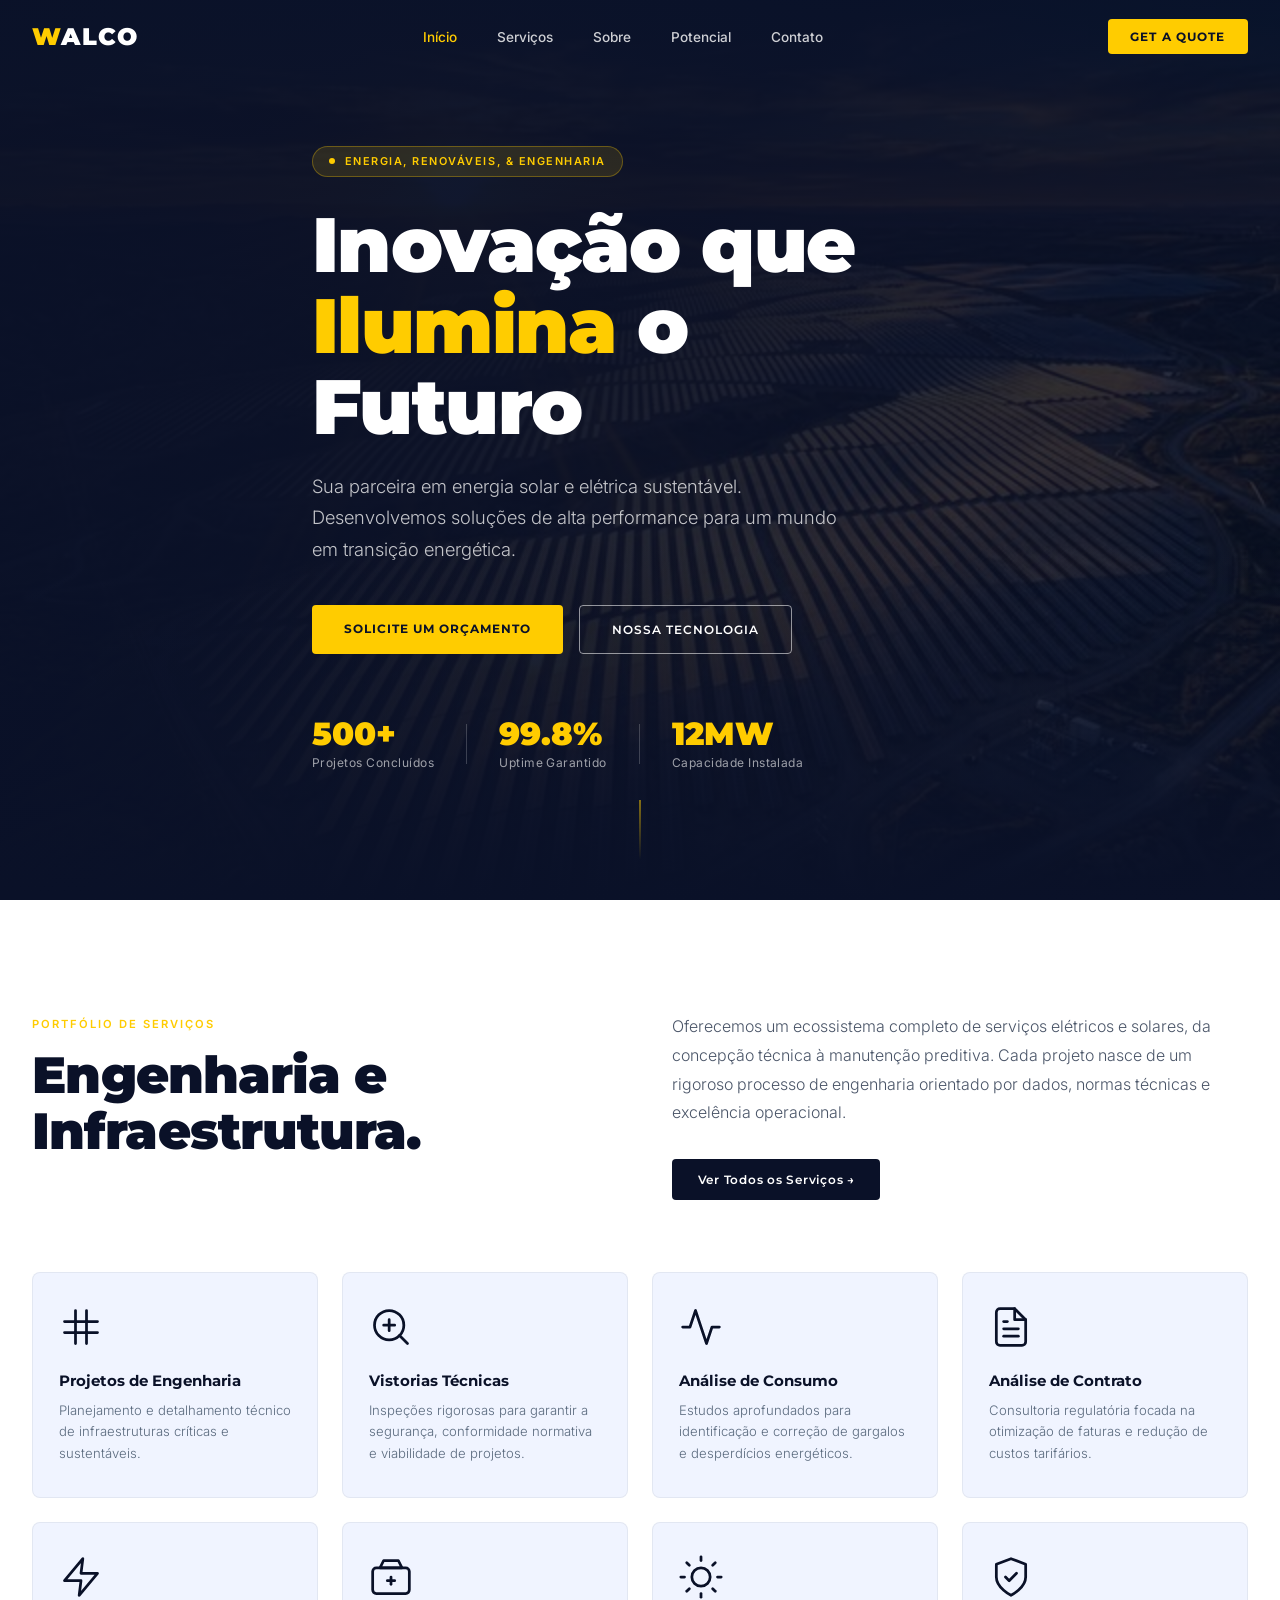
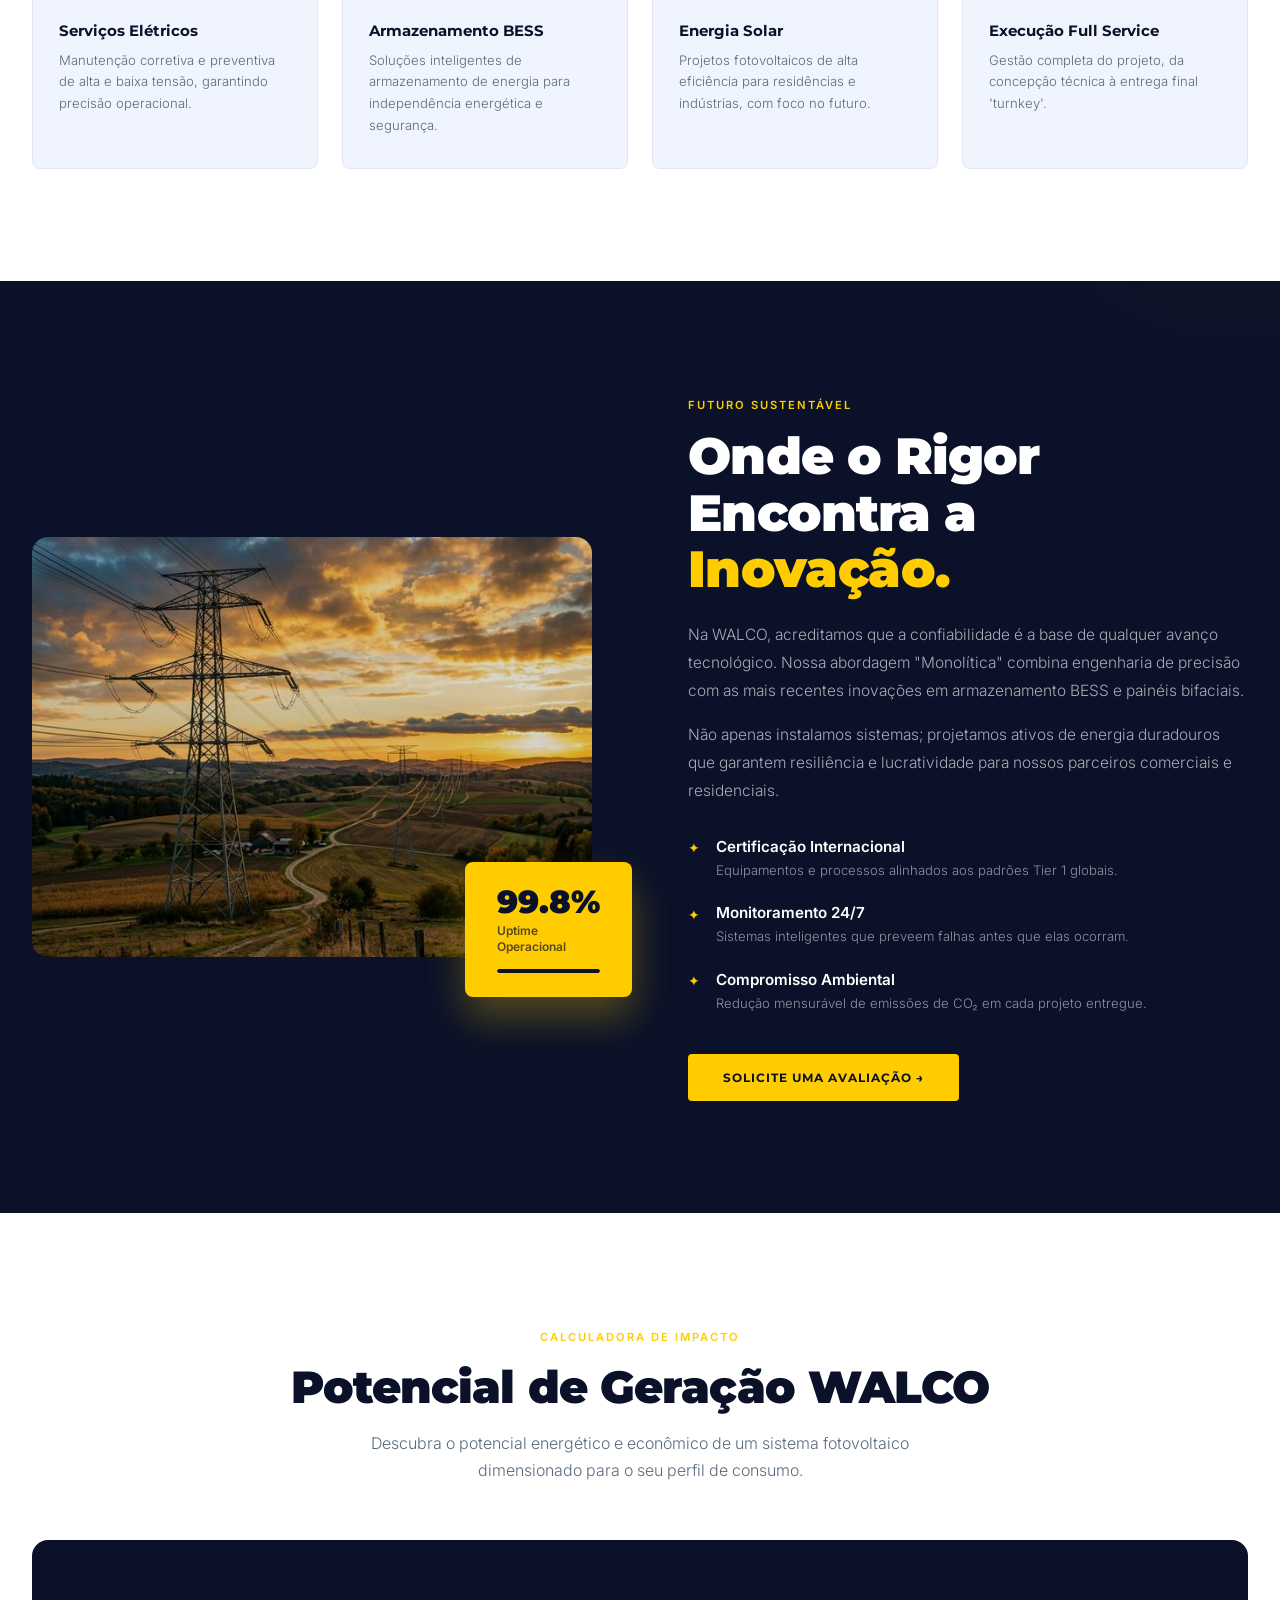
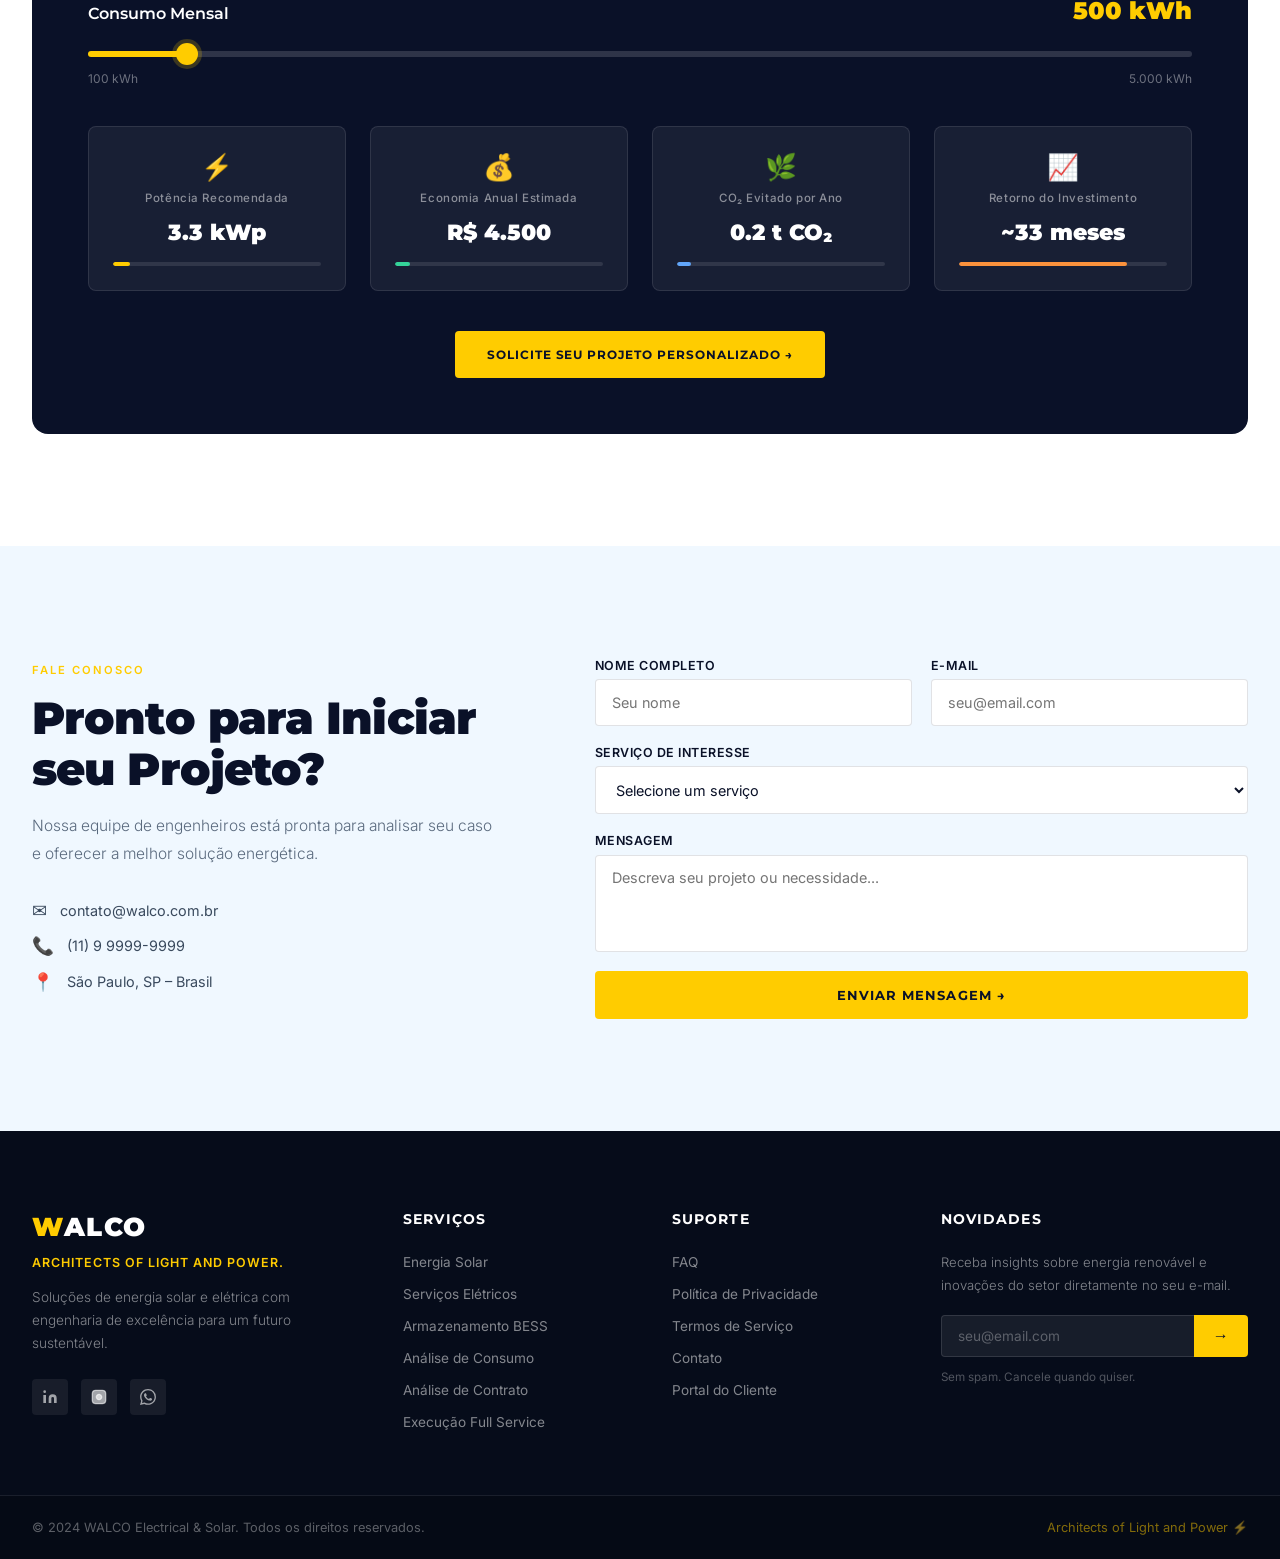
==== index.html @ e60fc3f4 "feat: Add WALCO V2 website - Hero, Engineering, Futuro, Potencial, Footer sections" ====
<!DOCTYPE html>
<html lang="pt-BR">
<head>
  <meta charset="UTF-8" />
  <meta name="viewport" content="width=device-width, initial-scale=1.0" />
  <title>WALCO | Inovação que Ilumina o Futuro</title>
  <meta name="description" content="WALCO – sua parceira em energia solar, elétrica e sustentável. Engenharia de alta performance para residências e indústrias em transição energética." />
  <link rel="preconnect" href="https://fonts.googleapis.com" />
  <link rel="preconnect" href="https://fonts.gstatic.com" crossorigin />
  <link href="https://fonts.googleapis.com/css2?family=Inter:wght@300;400;500;600;700&family=Montserrat:wght@300;400;600;700;900&display=swap" rel="stylesheet" />
  <link rel="stylesheet" href="style.css" />
</head>
<body>

  <!-- ═══════════════════ NAVBAR ═══════════════════ -->
  <header class="navbar" id="navbar">
    <div class="nav-inner container">
      <a href="#" class="nav-logo" id="nav-logo-link">
        <span class="logo-w">W</span><span class="logo-rest">ALCO</span>
      </a>
      <nav class="nav-links" id="nav-links">
        <a href="#hero" id="nav-home">Início</a>
        <a href="#servicos" id="nav-services">Serviços</a>
        <a href="#sobre" id="nav-about">Sobre</a>
        <a href="#potencial" id="nav-potential">Potencial</a>
        <a href="#contato" id="nav-contact">Contato</a>
      </nav>
      <div class="nav-actions">
        <a href="#contato" class="btn-quote" id="btn-get-quote">GET A QUOTE</a>
        <button class="hamburger" id="hamburger-btn" aria-label="Menu">
          <span></span><span></span><span></span>
        </button>
      </div>
    </div>
    <div class="mobile-menu" id="mobile-menu">
      <a href="#hero" id="m-nav-home">Início</a>
      <a href="#servicos" id="m-nav-services">Serviços</a>
      <a href="#sobre" id="m-nav-about">Sobre</a>
      <a href="#potencial" id="m-nav-potential">Potencial</a>
      <a href="#contato" id="m-nav-contact">Contato</a>
    </div>
  </header>

  <!-- ═══════════════════ HERO ═══════════════════ -->
  <section class="hero" id="hero">
    <div class="hero-bg">
      <img src="hero_solar.png" alt="Solar panels" class="hero-img" />
      <div class="hero-mask"></div>
      <div class="hero-overlay"></div>
    </div>
    <div class="hero-content container">
      <div class="hero-tag" id="hero-tag">
        <span class="tag-dot"></span>
        ENERGIA, RENOVÁVEIS, &amp; ENGENHARIA
      </div>
      <h1 class="hero-title" id="hero-title">
        Inovação que<br />
        <span class="hero-title-accent">Ilumina</span> o Futuro
      </h1>
      <p class="hero-desc" id="hero-desc">
        Sua parceira em energia solar e elétrica sustentável.<br />
        Desenvolvemos soluções de alta performance para um mundo<br />
        em transição energética.
      </p>
      <div class="hero-btns">
        <a href="#contato" class="btn-primary" id="btn-solicite">SOLICITE UM ORÇAMENTO</a>
        <a href="#servicos" class="btn-outline" id="btn-tecnologia">NOSSA TECNOLOGIA</a>
      </div>
      <div class="hero-stats">
        <div class="stat-item">
          <span class="stat-number">500+</span>
          <span class="stat-label">Projetos Concluídos</span>
        </div>
        <div class="stat-divider"></div>
        <div class="stat-item">
          <span class="stat-number">99.8%</span>
          <span class="stat-label">Uptime Garantido</span>
        </div>
        <div class="stat-divider"></div>
        <div class="stat-item">
          <span class="stat-number">12MW</span>
          <span class="stat-label">Capacidade Instalada</span>
        </div>
      </div>
    </div>
    <div class="hero-scroll-indicator">
      <div class="scroll-line"></div>
    </div>
  </section>

  <!-- ═══════════════════ ENGINEERING SECTION ═══════════════════ -->
  <section class="engineering" id="servicos">
    <div class="container">
      <div class="eng-header">
        <div class="eng-title-col">
          <span class="section-eyebrow">PORTFÓLIO DE SERVIÇOS</span>
          <h2 class="eng-title" id="eng-title">Engenharia e<br />Infraestrutura.</h2>
        </div>
        <div class="eng-desc-col">
          <p class="eng-desc" id="eng-desc">
            Oferecemos um ecossistema completo de serviços elétricos e solares, da concepção técnica à manutenção preditiva. Cada projeto nasce de um rigoroso processo de engenharia orientado por dados, normas técnicas e excelência operacional.
          </p>
          <a href="#contato" class="btn-dark" id="btn-eng-cta">Ver Todos os Serviços →</a>
        </div>
      </div>

      <div class="services-grid" id="services-grid">
        <!-- Card 1 -->
        <div class="service-card" id="card-engenharia">
          <div class="card-icon">
            <svg viewBox="0 0 24 24" fill="none" stroke="currentColor" stroke-width="1.5" stroke-linecap="round" stroke-linejoin="round"><path d="M3 9h18M3 15h18M9 3v18M15 3v18"/></svg>
          </div>
          <h3 class="card-title">Projetos de Engenharia</h3>
          <p class="card-desc">Planejamento e detalhamento técnico de infraestruturas críticas e sustentáveis.</p>
        </div>
        <!-- Card 2 -->
        <div class="service-card" id="card-vistorias">
          <div class="card-icon">
            <svg viewBox="0 0 24 24" fill="none" stroke="currentColor" stroke-width="1.5" stroke-linecap="round" stroke-linejoin="round"><circle cx="11" cy="11" r="8"/><path d="m21 21-4.35-4.35"/><path d="M11 8v6M8 11h6"/></svg>
          </div>
          <h3 class="card-title">Vistorias Técnicas</h3>
          <p class="card-desc">Inspeções rigorosas para garantir a segurança, conformidade normativa e viabilidade de projetos.</p>
        </div>
        <!-- Card 3 -->
        <div class="service-card" id="card-consumo">
          <div class="card-icon">
            <svg viewBox="0 0 24 24" fill="none" stroke="currentColor" stroke-width="1.5" stroke-linecap="round" stroke-linejoin="round"><polyline points="22 12 18 12 15 21 9 3 6 12 2 12"/></svg>
          </div>
          <h3 class="card-title">Análise de Consumo</h3>
          <p class="card-desc">Estudos aprofundados para identificação e correção de gargalos e desperdícios energéticos.</p>
        </div>
        <!-- Card 4 -->
        <div class="service-card" id="card-contrato">
          <div class="card-icon">
            <svg viewBox="0 0 24 24" fill="none" stroke="currentColor" stroke-width="1.5" stroke-linecap="round" stroke-linejoin="round"><path d="M14 2H6a2 2 0 0 0-2 2v16a2 2 0 0 0 2 2h12a2 2 0 0 0 2-2V8z"/><polyline points="14 2 14 8 20 8"/><line x1="16" y1="13" x2="8" y2="13"/><line x1="16" y1="17" x2="8" y2="17"/><polyline points="10 9 9 9 8 9"/></svg>
          </div>
          <h3 class="card-title">Análise de Contrato</h3>
          <p class="card-desc">Consultoria regulatória focada na otimização de faturas e redução de custos tarifários.</p>
        </div>
        <!-- Card 5 -->
        <div class="service-card" id="card-eletricos">
          <div class="card-icon">
            <svg viewBox="0 0 24 24" fill="none" stroke="currentColor" stroke-width="1.5" stroke-linecap="round" stroke-linejoin="round"><polygon points="13 2 3 14 12 14 11 22 21 10 12 10 13 2"/></svg>
          </div>
          <h3 class="card-title">Serviços Elétricos</h3>
          <p class="card-desc">Manutenção corretiva e preventiva de alta e baixa tensão, garantindo precisão operacional.</p>
        </div>
        <!-- Card 6 -->
        <div class="service-card" id="card-bess">
          <div class="card-icon">
            <svg viewBox="0 0 24 24" fill="none" stroke="currentColor" stroke-width="1.5" stroke-linecap="round" stroke-linejoin="round"><rect x="2" y="7" width="20" height="14" rx="2"/><path d="M16 3H8l-2 4h12l-2-4z"/><line x1="12" y1="12" x2="12" y2="16"/><line x1="10" y1="14" x2="14" y2="14"/></svg>
          </div>
          <h3 class="card-title">Armazenamento BESS</h3>
          <p class="card-desc">Soluções inteligentes de armazenamento de energia para independência energética e segurança.</p>
        </div>
        <!-- Card 7 -->
        <div class="service-card" id="card-solar">
          <div class="card-icon">
            <svg viewBox="0 0 24 24" fill="none" stroke="currentColor" stroke-width="1.5" stroke-linecap="round" stroke-linejoin="round"><circle cx="12" cy="12" r="5"/><line x1="12" y1="1" x2="12" y2="3"/><line x1="12" y1="21" x2="12" y2="23"/><line x1="4.22" y1="4.22" x2="5.64" y2="5.64"/><line x1="18.36" y1="18.36" x2="19.78" y2="19.78"/><line x1="1" y1="12" x2="3" y2="12"/><line x1="21" y1="12" x2="23" y2="12"/><line x1="4.22" y1="19.78" x2="5.64" y2="18.36"/><line x1="18.36" y1="5.64" x2="19.78" y2="4.22"/></svg>
          </div>
          <h3 class="card-title">Energia Solar</h3>
          <p class="card-desc">Projetos fotovoltaicos de alta eficiência para residências e indústrias, com foco no futuro.</p>
        </div>
        <!-- Card 8 -->
        <div class="service-card" id="card-fullservice">
          <div class="card-icon">
            <svg viewBox="0 0 24 24" fill="none" stroke="currentColor" stroke-width="1.5" stroke-linecap="round" stroke-linejoin="round"><path d="M12 22s8-4 8-10V5l-8-3-8 3v7c0 6 8 10 8 10z"/><polyline points="9 12 11 14 15 10"/></svg>
          </div>
          <h3 class="card-title">Execução Full Service</h3>
          <p class="card-desc">Gestão completa do projeto, da concepção técnica à entrega final 'turnkey'.</p>
        </div>
      </div>
    </div>
  </section>

  <!-- ═══════════════════ FUTURO SUSTENTÁVEL ═══════════════════ -->
  <section class="futuro" id="sobre">
    <div class="container futuro-inner">
      <div class="futuro-image-col">
        <div class="futuro-img-wrap">
          <img src="transmission.png" alt="Torres de transmissão" class="futuro-img" id="futuro-img" />
          <div class="futuro-metric-card" id="futuro-metric">
            <span class="metric-number">99.8%</span>
            <span class="metric-label">Uptime<br />Operacional</span>
            <div class="metric-bar">
              <div class="metric-fill" style="width:99.8%"></div>
            </div>
          </div>
        </div>
      </div>
      <div class="futuro-content-col">
        <span class="section-eyebrow light">FUTURO SUSTENTÁVEL</span>
        <h2 class="futuro-title" id="futuro-title">
          Onde o Rigor<br />Encontra a<br />
          <span class="accent-yellow">Inovação.</span>
        </h2>
        <p class="futuro-desc" id="futuro-desc">
          Na WALCO, acreditamos que a confiabilidade é a base de qualquer avanço tecnológico. Nossa abordagem "Monolítica" combina engenharia de precisão com as mais recentes inovações em armazenamento BESS e painéis bifaciais.
        </p>
        <p class="futuro-desc" id="futuro-desc2">
          Não apenas instalamos sistemas; projetamos ativos de energia duradouros que garantem resiliência e lucratividade para nossos parceiros comerciais e residenciais.
        </p>
        <ul class="futuro-checklist" id="futuro-checklist">
          <li id="check-cert">
            <span class="check-icon">✦</span>
            <div>
              <strong>Certificação Internacional</strong>
              <p>Equipamentos e processos alinhados aos padrões Tier 1 globais.</p>
            </div>
          </li>
          <li id="check-monitor">
            <span class="check-icon">✦</span>
            <div>
              <strong>Monitoramento 24/7</strong>
              <p>Sistemas inteligentes que preveem falhas antes que elas ocorram.</p>
            </div>
          </li>
          <li id="check-sustain">
            <span class="check-icon">✦</span>
            <div>
              <strong>Compromisso Ambiental</strong>
              <p>Redução mensurável de emissões de CO₂ em cada projeto entregue.</p>
            </div>
          </li>
        </ul>
        <a href="#contato" class="btn-yellow" id="btn-futuro-cta">SOLICITE UMA AVALIAÇÃO →</a>
      </div>
    </div>
  </section>

  <!-- ═══════════════════ POTENCIAL DE GERAÇÃO ═══════════════════ -->
  <section class="potencial" id="potencial">
    <div class="container">
      <div class="potencial-header">
        <span class="section-eyebrow">CALCULADORA DE IMPACTO</span>
        <h2 class="potencial-title" id="potencial-title">Potencial de Geração WALCO</h2>
        <p class="potencial-subtitle" id="potencial-subtitle">
          Descubra o potencial energético e econômico de um sistema fotovoltaico dimensionado para o seu perfil de consumo.
        </p>
      </div>

      <div class="potencial-widget" id="potencial-widget">
        <div class="slider-section">
          <div class="slider-label-row">
            <span class="slider-label">Consumo Mensal</span>
            <span class="slider-value" id="consumo-value">500 kWh</span>
          </div>
          <div class="slider-track-wrap">
            <input type="range" id="consumo-slider" class="custom-slider" min="100" max="5000" value="500" step="50" />
          </div>
          <div class="slider-range-labels">
            <span>100 kWh</span><span>5.000 kWh</span>
          </div>
        </div>

        <div class="potencial-results">
          <div class="result-card" id="result-potencia">
            <div class="result-icon">⚡</div>
            <span class="result-label">Potência Recomendada</span>
            <span class="result-value" id="val-potencia">3.5 kWp</span>
            <div class="result-bar"><div class="result-fill yellow-fill" id="fill-potencia" style="width:7%"></div></div>
          </div>
          <div class="result-card" id="result-economia">
            <div class="result-icon">💰</div>
            <span class="result-label">Economia Anual Estimada</span>
            <span class="result-value" id="val-economia">R$ 3.600</span>
            <div class="result-bar"><div class="result-fill green-fill" id="fill-economia" style="width:7%"></div></div>
          </div>
          <div class="result-card" id="result-co2">
            <div class="result-icon">🌿</div>
            <span class="result-label">CO₂ Evitado por Ano</span>
            <span class="result-value" id="val-co2">1.8 t CO₂</span>
            <div class="result-bar"><div class="result-fill blue-fill" id="fill-co2" style="width:7%"></div></div>
          </div>
          <div class="result-card" id="result-payback">
            <div class="result-icon">📈</div>
            <span class="result-label">Retorno do Investimento</span>
            <span class="result-value" id="val-payback">~36 meses</span>
            <div class="result-bar"><div class="result-fill orange-fill" id="fill-payback" style="width:70%"></div></div>
          </div>
        </div>

        <div class="potencial-cta-wrap">
          <a href="#contato" class="btn-primary" id="btn-potencial-cta">SOLICITE SEU PROJETO PERSONALIZADO →</a>
        </div>
      </div>
    </div>
  </section>

  <!-- ═══════════════════ CONTACT ═══════════════════ -->
  <section class="contact-section" id="contato">
    <div class="container contact-inner">
      <div class="contact-left">
        <span class="section-eyebrow light">FALE CONOSCO</span>
        <h2 class="contact-title" id="contact-title">Pronto para Iniciar<br />seu Projeto?</h2>
        <p class="contact-desc" id="contact-desc">
          Nossa equipe de engenheiros está pronta para analisar seu caso e oferecer a melhor solução energética.
        </p>
        <div class="contact-info">
          <div class="info-item" id="info-email">
            <span class="info-icon">✉</span>
            <span>contato@walco.com.br</span>
          </div>
          <div class="info-item" id="info-phone">
            <span class="info-icon">📞</span>
            <span>(11) 9 9999-9999</span>
          </div>
          <div class="info-item" id="info-location">
            <span class="info-icon">📍</span>
            <span>São Paulo, SP – Brasil</span>
          </div>
        </div>
      </div>
      <div class="contact-right">
        <form class="contact-form" id="contact-form" onsubmit="handleFormSubmit(event)">
          <div class="form-row">
            <div class="form-group" id="group-name">
              <label for="name-input">Nome Completo</label>
              <input type="text" id="name-input" placeholder="Seu nome" required />
            </div>
            <div class="form-group" id="group-email">
              <label for="email-input">E-mail</label>
              <input type="email" id="email-input" placeholder="seu@email.com" required />
            </div>
          </div>
          <div class="form-group" id="group-service">
            <label for="service-select">Serviço de Interesse</label>
            <select id="service-select">
              <option value="">Selecione um serviço</option>
              <option>Energia Solar</option>
              <option>Serviços Elétricos</option>
              <option>Armazenamento BESS</option>
              <option>Análise de Consumo</option>
              <option>Análise de Contrato</option>
              <option>Projetos de Engenharia</option>
              <option>Execução Full Service</option>
            </select>
          </div>
          <div class="form-group" id="group-message">
            <label for="message-input">Mensagem</label>
            <textarea id="message-input" rows="4" placeholder="Descreva seu projeto ou necessidade..."></textarea>
          </div>
          <button type="submit" class="btn-primary full-width" id="btn-submit-form">ENVIAR MENSAGEM →</button>
          <div class="form-success" id="form-success">✓ Mensagem enviada! Entraremos em contato em breve.</div>
        </form>
      </div>
    </div>
  </section>

  <!-- ═══════════════════ FOOTER ═══════════════════ -->
  <footer class="footer" id="footer">
    <div class="container footer-grid">
      <!-- Col 1: Brand -->
      <div class="footer-col footer-brand" id="footer-brand">
        <div class="footer-logo">
          <span class="logo-w">W</span><span class="logo-rest">ALCO</span>
        </div>
        <p class="footer-tagline">Architects of Light and Power.</p>
        <p class="footer-about">Soluções de energia solar e elétrica com engenharia de excelência para um futuro sustentável.</p>
        <div class="footer-socials">
          <a href="#" class="social-link" id="social-linkedin" aria-label="LinkedIn">
            <svg viewBox="0 0 24 24" fill="currentColor"><path d="M16 8a6 6 0 0 1 6 6v7h-4v-7a2 2 0 0 0-2-2 2 2 0 0 0-2 2v7h-4v-7a6 6 0 0 1 6-6z"/><rect x="2" y="9" width="4" height="12"/><circle cx="4" cy="4" r="2"/></svg>
          </a>
          <a href="#" class="social-link" id="social-instagram" aria-label="Instagram">
            <svg viewBox="0 0 24 24" fill="none" stroke="currentColor" stroke-width="2"><rect x="2" y="2" width="20" height="20" rx="5"/><path d="M16 11.37A4 4 0 1 1 12.63 8 4 4 0 0 1 16 11.37z"/><line x1="17.5" y1="6.5" x2="17.51" y2="6.5"/></svg>
          </a>
          <a href="#" class="social-link" id="social-whatsapp" aria-label="WhatsApp">
            <svg viewBox="0 0 24 24" fill="currentColor"><path d="M17.472 14.382c-.297-.149-1.758-.867-2.03-.967-.273-.099-.471-.148-.67.15-.197.297-.767.966-.94 1.164-.173.199-.347.223-.644.075-.297-.15-1.255-.463-2.39-1.475-.883-.788-1.48-1.761-1.653-2.059-.173-.297-.018-.458.13-.606.134-.133.298-.347.446-.52.149-.174.198-.298.298-.497.099-.198.05-.371-.025-.52-.075-.149-.669-1.612-.916-2.207-.242-.579-.487-.5-.669-.51-.173-.008-.371-.01-.57-.01-.198 0-.52.074-.792.372-.272.297-1.04 1.016-1.04 2.479 0 1.462 1.065 2.875 1.213 3.074.149.198 2.096 3.2 5.077 4.487.709.306 1.262.489 1.694.625.712.227 1.36.195 1.871.118.571-.085 1.758-.719 2.006-1.413.248-.694.248-1.289.173-1.413-.074-.124-.272-.198-.57-.347m-5.421 7.403h-.004a9.87 9.87 0 0 1-5.031-1.378l-.361-.214-3.741.982.998-3.648-.235-.374a9.86 9.86 0 0 1-1.51-5.26c.001-5.45 4.436-9.884 9.888-9.884 2.64 0 5.122 1.03 6.988 2.898a9.825 9.825 0 0 1 2.893 6.994c-.003 5.45-4.437 9.884-9.885 9.884m8.413-18.297A11.815 11.815 0 0 0 12.05 0C5.495 0 .16 5.335.157 11.892c0 2.096.547 4.142 1.588 5.945L.057 24l6.305-1.654a11.882 11.882 0 0 0 5.683 1.448h.005c6.554 0 11.89-5.335 11.893-11.893a11.821 11.821 0 0 0-3.48-8.413Z"/></svg>
          </a>
        </div>
      </div>

      <!-- Col 2: Services -->
      <div class="footer-col" id="footer-services">
        <h4 class="footer-col-title">Serviços</h4>
        <ul class="footer-links">
          <li><a href="#servicos" id="fl-solar">Energia Solar</a></li>
          <li><a href="#servicos" id="fl-eletrico">Serviços Elétricos</a></li>
          <li><a href="#servicos" id="fl-bess">Armazenamento BESS</a></li>
          <li><a href="#servicos" id="fl-consumo">Análise de Consumo</a></li>
          <li><a href="#servicos" id="fl-contrato">Análise de Contrato</a></li>
          <li><a href="#servicos" id="fl-fullservice">Execução Full Service</a></li>
        </ul>
      </div>

      <!-- Col 3: Support -->
      <div class="footer-col" id="footer-support">
        <h4 class="footer-col-title">Suporte</h4>
        <ul class="footer-links">
          <li><a href="#" id="fl-faq">FAQ</a></li>
          <li><a href="#" id="fl-privacy">Política de Privacidade</a></li>
          <li><a href="#" id="fl-terms">Termos de Serviço</a></li>
          <li><a href="#contato" id="fl-contact">Contato</a></li>
          <li><a href="#" id="fl-portal">Portal do Cliente</a></li>
        </ul>
      </div>

      <!-- Col 4: Newsletter -->
      <div class="footer-col footer-newsletter" id="footer-newsletter">
        <h4 class="footer-col-title">Novidades</h4>
        <p class="newsletter-desc">Receba insights sobre energia renovável e inovações do setor diretamente no seu e-mail.</p>
        <form class="newsletter-form" id="newsletter-form" onsubmit="handleNewsletter(event)">
          <div class="newsletter-input-wrap">
            <input type="email" id="newsletter-email" placeholder="seu@email.com" required />
            <button type="submit" id="btn-newsletter">→</button>
          </div>
          <div class="newsletter-success" id="newsletter-success">✓ Inscrito com sucesso!</div>
        </form>
        <p class="newsletter-privacy">Sem spam. Cancele quando quiser.</p>
      </div>
    </div>

    <div class="footer-bottom">
      <div class="container footer-bottom-inner">
        <span id="footer-copyright">© 2024 WALCO Electrical &amp; Solar. Todos os direitos reservados.</span>
        <span class="footer-crafted" id="footer-crafted">Architects of Light and Power ⚡</span>
      </div>
    </div>
  </footer>

  <script src="main.js"></script>
</body>
</html>
---- style.css ----
/* ═══════════════════════════════════════════════
   WALCO – style.css  
   Colors: #0a1128 | #FFFFFF | #ffcc00 | #f0f8ff
   Font: Inter + Montserrat
═══════════════════════════════════════════════ */

/* ─── RESET & BASE ─── */
*, *::before, *::after { box-sizing: border-box; margin: 0; padding: 0; }
html { scroll-behavior: smooth; font-size: 16px; }
body {
  font-family: 'Inter', 'Montserrat', sans-serif;
  background: #fff;
  color: #0a1128;
  overflow-x: hidden;
}
a { text-decoration: none; color: inherit; }
img { max-width: 100%; display: block; }
ul { list-style: none; }

/* ─── TOKENS ─── */
:root {
  --navy:     #0a1128;
  --navy2:    #060c1a;
  --white:    #ffffff;
  --yellow:   #ffcc00;
  --yellow2:  #e6b800;
  --sky:      #f0f8ff;
  --border:   rgba(255,255,255,0.10);
  --radius-sm: 4px;
  --radius-md: 8px;
  --radius-lg: 16px;
  --transition: 0.3s cubic-bezier(0.4,0,0.2,1);
}

/* ─── CONTAINER ─── */
.container {
  width: 100%;
  max-width: 1280px;
  margin: 0 auto;
  padding: 0 2rem;
}

/* ─── TYPOGRAPHY HELPERS ─── */
.section-eyebrow {
  display: inline-block;
  font-family: 'Inter', sans-serif;
  font-size: 0.7rem;
  font-weight: 600;
  letter-spacing: 0.18em;
  text-transform: uppercase;
  color: var(--yellow);
  margin-bottom: 1rem;
}
.section-eyebrow.light { color: var(--yellow); }

/* ─── BUTTONS ─── */
.btn-primary {
  display: inline-block;
  background: var(--yellow);
  color: var(--navy);
  font-family: 'Montserrat', sans-serif;
  font-weight: 700;
  font-size: 0.78rem;
  letter-spacing: 0.08em;
  padding: 1rem 2rem;
  border-radius: var(--radius-sm);
  border: none;
  cursor: pointer;
  transition: var(--transition);
  white-space: nowrap;
}
.btn-primary:hover { background: var(--yellow2); transform: translateY(-2px); box-shadow: 0 8px 24px rgba(255,204,0,0.35); }

.btn-outline {
  display: inline-block;
  background: transparent;
  color: var(--white);
  font-family: 'Montserrat', sans-serif;
  font-weight: 600;
  font-size: 0.78rem;
  letter-spacing: 0.08em;
  padding: 1rem 2rem;
  border-radius: var(--radius-sm);
  border: 1px solid rgba(255,255,255,0.55);
  cursor: pointer;
  transition: var(--transition);
}
.btn-outline:hover { background: rgba(255,255,255,0.1); border-color: var(--white); }

.btn-dark {
  display: inline-block;
  background: var(--navy);
  color: var(--white);
  font-family: 'Montserrat', sans-serif;
  font-weight: 600;
  font-size: 0.78rem;
  letter-spacing: 0.06em;
  padding: 0.8rem 1.6rem;
  border-radius: var(--radius-sm);
  cursor: pointer;
  transition: var(--transition);
}
.btn-dark:hover { background: #11193a; transform: translateY(-2px); }

.btn-yellow {
  display: inline-block;
  background: var(--yellow);
  color: var(--navy);
  font-family: 'Montserrat', sans-serif;
  font-weight: 700;
  font-size: 0.78rem;
  letter-spacing: 0.08em;
  padding: 1rem 2.2rem;
  border-radius: var(--radius-sm);
  cursor: pointer;
  transition: var(--transition);
}
.btn-yellow:hover { background: var(--yellow2); transform: translateY(-2px); box-shadow: 0 8px 24px rgba(255,204,0,0.3); }

.btn-quote {
  display: inline-block;
  background: var(--yellow);
  color: var(--navy);
  font-family: 'Montserrat', sans-serif;
  font-weight: 700;
  font-size: 0.72rem;
  letter-spacing: 0.1em;
  padding: 0.65rem 1.4rem;
  border-radius: var(--radius-sm);
  transition: var(--transition);
}
.btn-quote:hover { background: var(--yellow2); transform: translateY(-1px); }

.full-width { width: 100%; text-align: center; font-size: 0.82rem; }

/* ══════════════════════════
   NAVBAR
══════════════════════════ */
.navbar {
  position: fixed;
  top: 0; left: 0; right: 0;
  z-index: 1000;
  padding: 1.2rem 0;
  transition: var(--transition);
  border-bottom: 1px solid transparent;
}
.navbar.scrolled {
  background: rgba(10,17,40,0.95);
  backdrop-filter: blur(20px);
  -webkit-backdrop-filter: blur(20px);
  border-bottom-color: var(--border);
  padding: 0.8rem 0;
}
.nav-inner {
  display: flex;
  align-items: center;
  justify-content: space-between;
  gap: 2rem;
}
.nav-logo {
  font-family: 'Montserrat', sans-serif;
  font-weight: 900;
  font-size: 1.5rem;
  letter-spacing: 0.06em;
  color: var(--white);
}
.logo-w { color: var(--yellow); }
.nav-links {
  display: flex;
  gap: 2.5rem;
  align-items: center;
}
.nav-links a {
  font-family: 'Inter', sans-serif;
  font-size: 0.85rem;
  font-weight: 500;
  color: rgba(255,255,255,0.8);
  transition: var(--transition);
  position: relative;
}
.nav-links a::after {
  content: '';
  position: absolute;
  bottom: -4px;
  left: 0;
  width: 0;
  height: 2px;
  background: var(--yellow);
  transition: var(--transition);
}
.nav-links a:hover { color: var(--white); }
.nav-links a:hover::after { width: 100%; }
.nav-actions { display: flex; align-items: center; gap: 1rem; }
.hamburger {
  display: none;
  flex-direction: column;
  gap: 5px;
  background: none;
  border: none;
  cursor: pointer;
  padding: 4px;
}
.hamburger span {
  display: block;
  width: 24px;
  height: 2px;
  background: var(--white);
  border-radius: 2px;
  transition: var(--transition);
}
.mobile-menu {
  display: none;
  flex-direction: column;
  background: rgba(10,17,40,0.97);
  backdrop-filter: blur(20px);
  padding: 1.5rem 2rem;
  gap: 1.2rem;
}
.mobile-menu a {
  color: rgba(255,255,255,0.85);
  font-size: 0.95rem;
  font-weight: 500;
  padding: 0.5rem 0;
  border-bottom: 1px solid rgba(255,255,255,0.08);
  transition: color var(--transition);
}
.mobile-menu a:hover { color: var(--yellow); }
.mobile-menu.open { display: flex; }

/* ══════════════════════════
   HERO
══════════════════════════ */
.hero {
  position: relative;
  min-height: 100vh;
  display: flex;
  align-items: center;
  overflow: hidden;
  background: var(--navy);
}
.hero-bg {
  position: absolute;
  inset: 0;
  z-index: 0;
}
.hero-img {
  width: 100%;
  height: 100%;
  object-fit: cover;
  object-position: center;
  opacity: 0.55;
}
.hero-mask {
  position: absolute;
  inset: 0;
  background: linear-gradient(135deg, rgba(10,17,40,0.95) 40%, rgba(10,17,40,0.4) 100%);
}
.hero-overlay {
  position: absolute;
  inset: 0;
  background: linear-gradient(180deg, transparent 60%, var(--navy) 100%);
}
.hero-content {
  position: relative;
  z-index: 2;
  padding-top: 7rem;
  padding-bottom: 6rem;
  max-width: 720px;
}
.hero-tag {
  display: inline-flex;
  align-items: center;
  gap: 0.6rem;
  background: rgba(255,204,0,0.12);
  border: 1px solid rgba(255,204,0,0.3);
  color: var(--yellow);
  font-size: 0.68rem;
  font-weight: 600;
  letter-spacing: 0.14em;
  padding: 0.45rem 1rem;
  border-radius: 100px;
  margin-bottom: 1.8rem;
  animation: fadeInUp 0.8s ease both;
}
.tag-dot {
  width: 6px; height: 6px;
  background: var(--yellow);
  border-radius: 50%;
  animation: pulse 2s infinite;
}
@keyframes pulse {
  0%,100% { opacity: 1; transform: scale(1); }
  50% { opacity: 0.5; transform: scale(1.5); }
}
.hero-title {
  font-family: 'Montserrat', sans-serif;
  font-weight: 900;
  font-size: clamp(3rem, 6vw, 5.5rem);
  line-height: 1.05;
  color: var(--white);
  letter-spacing: -0.02em;
  margin-bottom: 1.5rem;
  animation: fadeInUp 0.9s 0.1s ease both;
}
.hero-title-accent {
  color: var(--yellow);
  position: relative;
}
.hero-desc {
  font-size: clamp(1rem, 1.5vw, 1.15rem);
  color: rgba(255,255,255,0.75);
  line-height: 1.7;
  margin-bottom: 2.5rem;
  font-weight: 300;
  animation: fadeInUp 1s 0.2s ease both;
}
.hero-btns {
  display: flex;
  gap: 1rem;
  flex-wrap: wrap;
  margin-bottom: 4rem;
  animation: fadeInUp 1s 0.3s ease both;
}
.hero-stats {
  display: flex;
  gap: 0;
  align-items: center;
  animation: fadeInUp 1s 0.4s ease both;
}
.stat-item { padding: 0 2rem; }
.stat-item:first-child { padding-left: 0; }
.stat-number {
  display: block;
  font-family: 'Montserrat', sans-serif;
  font-weight: 900;
  font-size: 2rem;
  color: var(--yellow);
  line-height: 1;
  margin-bottom: 0.3rem;
}
.stat-label {
  display: block;
  font-size: 0.75rem;
  color: rgba(255,255,255,0.6);
  letter-spacing: 0.04em;
}
.stat-divider {
  width: 1px;
  height: 40px;
  background: rgba(255,255,255,0.2);
}
.hero-scroll-indicator {
  position: absolute;
  bottom: 2.5rem;
  left: 50%;
  transform: translateX(-50%);
  z-index: 2;
}
.scroll-line {
  width: 1px;
  height: 60px;
  background: linear-gradient(to bottom, var(--yellow), transparent);
  margin: 0 auto;
  animation: scrollDown 2s ease-in-out infinite;
}
@keyframes scrollDown {
  0% { transform: scaleY(0); transform-origin: top; }
  50% { transform: scaleY(1); transform-origin: top; }
  51% { transform: scaleY(1); transform-origin: bottom; }
  100% { transform: scaleY(0); transform-origin: bottom; }
}
@keyframes fadeInUp {
  from { opacity:0; transform: translateY(30px); }
  to   { opacity:1; transform: translateY(0); }
}

/* ══════════════════════════
   ENGINEERING
══════════════════════════ */
.engineering {
  background: var(--white);
  padding: 7rem 0;
}
.eng-header {
  display: grid;
  grid-template-columns: 1fr 1fr;
  gap: 4rem;
  align-items: start;
  margin-bottom: 4.5rem;
}
.eng-title {
  font-family: 'Montserrat', sans-serif;
  font-weight: 900;
  font-size: clamp(2.2rem, 4vw, 3.8rem);
  color: var(--navy);
  line-height: 1.1;
  letter-spacing: -0.02em;
}
.eng-desc {
  font-size: 1rem;
  color: #4a5568;
  line-height: 1.8;
  margin-bottom: 2rem;
  font-weight: 300;
}
.services-grid {
  display: grid;
  grid-template-columns: repeat(4, 1fr);
  gap: 1.5rem;
}
.service-card {
  background: #f0f4ff;
  border-radius: var(--radius-md);
  padding: 2rem 1.6rem;
  cursor: pointer;
  transition: var(--transition);
  position: relative;
  overflow: hidden;
  border: 1px solid rgba(10,17,40,0.06);
}
.service-card::before {
  content: '';
  position: absolute;
  bottom: 0; left: 0;
  width: 100%; height: 3px;
  background: var(--yellow);
  transform: scaleX(0);
  transform-origin: left;
  transition: var(--transition);
}
.service-card:hover {
  background: var(--navy);
  transform: translateY(-6px);
  box-shadow: 0 20px 40px rgba(10,17,40,0.15);
}
.service-card:hover .card-icon svg { stroke: var(--yellow); }
.service-card:hover .card-title { color: var(--white); }
.service-card:hover .card-desc { color: rgba(255,255,255,0.65); }
.service-card:hover::before { transform: scaleX(1); }
.card-icon {
  width: 44px; height: 44px;
  margin-bottom: 1.4rem;
}
.card-icon svg {
  width: 100%; height: 100%;
  stroke: var(--navy);
  transition: var(--transition);
}
.card-title {
  font-family: 'Montserrat', sans-serif;
  font-weight: 700;
  font-size: 0.95rem;
  color: var(--navy);
  margin-bottom: 0.6rem;
  transition: var(--transition);
}
.card-desc {
  font-size: 0.82rem;
  color: #5a6a7e;
  line-height: 1.65;
  font-weight: 300;
  transition: var(--transition);
}

/* ══════════════════════════
   FUTURO SUSTENTÁVEL
══════════════════════════ */
.futuro {
  background: var(--navy);
  padding: 7rem 0;
  position: relative;
  overflow: hidden;
}
.futuro::before {
  content: '';
  position: absolute;
  top: -50%;
  right: -20%;
  width: 600px;
  height: 600px;
  background: radial-gradient(circle, rgba(255,204,0,0.04) 0%, transparent 70%);
  pointer-events: none;
}
.futuro-inner {
  display: grid;
  grid-template-columns: 1fr 1fr;
  gap: 6rem;
  align-items: center;
}
.futuro-img-wrap {
  position: relative;
  border-radius: var(--radius-lg);
  overflow: visible;
}
.futuro-img {
  width: 100%;
  border-radius: var(--radius-lg);
  object-fit: cover;
  aspect-ratio: 4/3;
  filter: brightness(0.85) saturate(1.1);
}
.futuro-metric-card {
  position: absolute;
  bottom: -2.5rem;
  right: -2.5rem;
  background: var(--yellow);
  color: var(--navy);
  border-radius: var(--radius-md);
  padding: 1.5rem 2rem;
  min-width: 160px;
  box-shadow: 0 20px 40px rgba(255,204,0,0.3);
}
.metric-number {
  display: block;
  font-family: 'Montserrat', sans-serif;
  font-weight: 900;
  font-size: 2rem;
  color: var(--navy);
  line-height: 1;
  margin-bottom: 0.3rem;
}
.metric-label {
  display: block;
  font-size: 0.75rem;
  font-weight: 600;
  color: rgba(10,17,40,0.7);
  line-height: 1.4;
  margin-bottom: 0.8rem;
}
.metric-bar {
  width: 100%;
  height: 4px;
  background: rgba(10,17,40,0.15);
  border-radius: 2px;
  overflow: hidden;
}
.metric-fill {
  height: 100%;
  background: var(--navy);
  border-radius: 2px;
}
.futuro-title {
  font-family: 'Montserrat', sans-serif;
  font-weight: 900;
  font-size: clamp(2.2rem, 4vw, 3.5rem);
  color: var(--white);
  line-height: 1.1;
  letter-spacing: -0.02em;
  margin-bottom: 1.5rem;
}
.accent-yellow { color: var(--yellow); }
.futuro-desc {
  font-size: 0.97rem;
  color: rgba(255,255,255,0.65);
  line-height: 1.8;
  font-weight: 300;
  margin-bottom: 1rem;
}
.futuro-checklist {
  display: flex;
  flex-direction: column;
  gap: 1.4rem;
  margin: 2rem 0 2.5rem;
}
.futuro-checklist li {
  display: flex;
  gap: 1rem;
  align-items: flex-start;
}
.check-icon {
  color: var(--yellow);
  font-size: 0.9rem;
  margin-top: 0.15rem;
  flex-shrink: 0;
}
.futuro-checklist li strong {
  display: block;
  color: var(--white);
  font-weight: 600;
  font-size: 0.95rem;
  margin-bottom: 0.25rem;
}
.futuro-checklist li p {
  color: rgba(255,255,255,0.55);
  font-size: 0.82rem;
  line-height: 1.6;
  font-weight: 300;
}

/* ══════════════════════════
   POTENCIAL DE GERAÇÃO
══════════════════════════ */
.potencial {
  background: var(--white);
  padding: 7rem 0;
}
.potencial-header {
  text-align: center;
  margin-bottom: 3.5rem;
}
.potencial-title {
  font-family: 'Montserrat', sans-serif;
  font-weight: 900;
  font-size: clamp(2rem, 3.5vw, 3rem);
  color: var(--navy);
  letter-spacing: -0.02em;
  margin-bottom: 1rem;
}
.potencial-subtitle {
  font-size: 1rem;
  color: #5a6a7e;
  font-weight: 300;
  max-width: 560px;
  margin: 0 auto;
  line-height: 1.7;
}
.potencial-widget {
  background: var(--navy);
  border-radius: var(--radius-lg);
  padding: 3.5rem;
}
.slider-section { margin-bottom: 2.5rem; }
.slider-label-row {
  display: flex;
  justify-content: space-between;
  align-items: baseline;
  margin-bottom: 1rem;
}
.slider-label {
  font-family: 'Montserrat', sans-serif;
  font-weight: 600;
  color: var(--white);
  font-size: 1rem;
}
.slider-value {
  font-family: 'Montserrat', sans-serif;
  font-weight: 900;
  font-size: 1.5rem;
  color: var(--yellow);
}
.slider-track-wrap { position: relative; margin-bottom: 0.6rem; }
.custom-slider {
  width: 100%;
  -webkit-appearance: none;
  appearance: none;
  height: 6px;
  background: rgba(255,255,255,0.15);
  border-radius: 3px;
  outline: none;
  cursor: pointer;
}
.custom-slider::-webkit-slider-thumb {
  -webkit-appearance: none;
  width: 22px; height: 22px;
  background: var(--yellow);
  border-radius: 50%;
  cursor: pointer;
  transition: var(--transition);
  box-shadow: 0 0 0 4px rgba(255,204,0,0.2);
}
.custom-slider::-webkit-slider-thumb:hover { transform: scale(1.2); }
.custom-slider::-moz-range-thumb {
  width: 22px; height: 22px;
  background: var(--yellow);
  border-radius: 50%;
  border: none;
  cursor: pointer;
}
.slider-range-labels {
  display: flex;
  justify-content: space-between;
  font-size: 0.75rem;
  color: rgba(255,255,255,0.4);
}
.potencial-results {
  display: grid;
  grid-template-columns: repeat(4, 1fr);
  gap: 1.5rem;
  margin-bottom: 2.5rem;
}
.result-card {
  background: rgba(255,255,255,0.06);
  border: 1px solid rgba(255,255,255,0.1);
  border-radius: var(--radius-md);
  padding: 1.5rem;
  text-align: center;
  transition: var(--transition);
}
.result-card:hover { background: rgba(255,255,255,0.1); }
.result-icon { font-size: 1.6rem; margin-bottom: 0.6rem; }
.result-label {
  display: block;
  font-size: 0.72rem;
  color: rgba(255,255,255,0.5);
  letter-spacing: 0.05em;
  margin-bottom: 0.8rem;
  font-weight: 500;
}
.result-value {
  display: block;
  font-family: 'Montserrat', sans-serif;
  font-weight: 900;
  font-size: 1.4rem;
  color: var(--white);
  margin-bottom: 1rem;
}
.result-bar {
  width: 100%;
  height: 4px;
  background: rgba(255,255,255,0.1);
  border-radius: 2px;
  overflow: hidden;
}
.result-fill {
  height: 100%;
  border-radius: 2px;
  transition: width 0.6s cubic-bezier(0.4,0,0.2,1);
}
.yellow-fill { background: var(--yellow); }
.green-fill  { background: #34d399; }
.blue-fill   { background: #60a5fa; }
.orange-fill { background: #fb923c; }
.potencial-cta-wrap { text-align: center; }

/* ══════════════════════════
   CONTACT SECTION
══════════════════════════ */
.contact-section {
  background: var(--sky);
  padding: 7rem 0;
}
.contact-inner {
  display: grid;
  grid-template-columns: 1fr 1.4fr;
  gap: 6rem;
  align-items: start;
}
.contact-title {
  font-family: 'Montserrat', sans-serif;
  font-weight: 900;
  font-size: clamp(2rem, 3.5vw, 3rem);
  color: var(--navy);
  line-height: 1.15;
  letter-spacing: -0.02em;
  margin-bottom: 1rem;
}
.contact-desc {
  font-size: 0.97rem;
  color: #5a6a7e;
  line-height: 1.8;
  font-weight: 300;
  margin-bottom: 2rem;
}
.contact-info { display: flex; flex-direction: column; gap: 0.9rem; }
.info-item {
  display: flex;
  align-items: center;
  gap: 0.8rem;
  font-size: 0.9rem;
  color: #3a4a5e;
}
.info-icon { font-size: 1.1rem; }
.contact-form { display: flex; flex-direction: column; gap: 1.2rem; }
.form-row { display: grid; grid-template-columns: 1fr 1fr; gap: 1.2rem; }
.form-group { display: flex; flex-direction: column; gap: 0.4rem; }
.form-group label {
  font-size: 0.78rem;
  font-weight: 600;
  color: var(--navy);
  letter-spacing: 0.04em;
  text-transform: uppercase;
}
.form-group input,
.form-group select,
.form-group textarea {
  background: var(--white);
  border: 1px solid rgba(10,17,40,0.12);
  border-radius: var(--radius-sm);
  padding: 0.85rem 1rem;
  font-family: 'Inter', sans-serif;
  font-size: 0.9rem;
  color: var(--navy);
  outline: none;
  transition: var(--transition);
  resize: none;
}
.form-group input:focus,
.form-group select:focus,
.form-group textarea:focus {
  border-color: var(--yellow);
  box-shadow: 0 0 0 3px rgba(255,204,0,0.15);
}
.form-group textarea { font-family: 'Inter', sans-serif; }
.form-success {
  display: none;
  background: #d1fae5;
  color: #065f46;
  padding: 0.8rem 1rem;
  border-radius: var(--radius-sm);
  font-size: 0.9rem;
  font-weight: 500;
  text-align: center;
}
.form-success.visible { display: block; }

/* ══════════════════════════
   FOOTER
══════════════════════════ */
.footer {
  background: var(--navy2);
  padding: 5rem 0 0;
}
.footer-grid {
  display: grid;
  grid-template-columns: 1.5fr 1fr 1fr 1.5fr;
  gap: 4rem;
  padding-bottom: 4rem;
  border-bottom: 1px solid rgba(255,255,255,0.08);
}
.footer-logo {
  font-family: 'Montserrat', sans-serif;
  font-weight: 900;
  font-size: 1.6rem;
  letter-spacing: 0.06em;
  color: var(--white);
  margin-bottom: 0.8rem;
}
.footer-tagline {
  font-size: 0.78rem;
  color: var(--yellow);
  letter-spacing: 0.08em;
  text-transform: uppercase;
  font-weight: 600;
  margin-bottom: 1rem;
}
.footer-about {
  font-size: 0.85rem;
  color: rgba(255,255,255,0.5);
  line-height: 1.7;
  font-weight: 300;
  margin-bottom: 1.5rem;
}
.footer-socials { display: flex; gap: 0.8rem; }
.social-link {
  width: 36px; height: 36px;
  background: rgba(255,255,255,0.07);
  border-radius: var(--radius-sm);
  display: flex;
  align-items: center;
  justify-content: center;
  color: rgba(255,255,255,0.6);
  transition: var(--transition);
}
.social-link svg { width: 16px; height: 16px; fill: currentColor; }
.social-link:hover { background: var(--yellow); color: var(--navy); }
.footer-col-title {
  font-family: 'Montserrat', sans-serif;
  font-weight: 700;
  font-size: 0.85rem;
  color: var(--white);
  letter-spacing: 0.08em;
  text-transform: uppercase;
  margin-bottom: 1.5rem;
}
.footer-links { display: flex; flex-direction: column; gap: 0.75rem; }
.footer-links a {
  font-size: 0.85rem;
  color: rgba(255,255,255,0.5);
  transition: var(--transition);
}
.footer-links a:hover { color: var(--yellow); padding-left: 4px; }
.newsletter-desc {
  font-size: 0.82rem;
  color: rgba(255,255,255,0.5);
  line-height: 1.7;
  font-weight: 300;
  margin-bottom: 1.2rem;
}
.newsletter-form { margin-bottom: 0.8rem; }
.newsletter-input-wrap {
  display: flex;
  gap: 0;
}
.newsletter-input-wrap input {
  flex: 1;
  background: rgba(255,255,255,0.07);
  border: 1px solid rgba(255,255,255,0.12);
  border-right: none;
  border-radius: var(--radius-sm) 0 0 var(--radius-sm);
  padding: 0.75rem 1rem;
  font-family: 'Inter', sans-serif;
  font-size: 0.85rem;
  color: var(--white);
  outline: none;
  transition: var(--transition);
}
.newsletter-input-wrap input::placeholder { color: rgba(255,255,255,0.3); }
.newsletter-input-wrap input:focus { border-color: var(--yellow); background: rgba(255,255,255,0.1); }
.newsletter-input-wrap button {
  background: var(--yellow);
  color: var(--navy);
  border: none;
  padding: 0.75rem 1.2rem;
  border-radius: 0 var(--radius-sm) var(--radius-sm) 0;
  font-size: 1rem;
  font-weight: 700;
  cursor: pointer;
  transition: var(--transition);
}
.newsletter-input-wrap button:hover { background: var(--yellow2); }
.newsletter-success {
  display: none;
  color: var(--yellow);
  font-size: 0.82rem;
  padding: 0.4rem 0;
}
.newsletter-success.visible { display: block; }
.newsletter-privacy {
  font-size: 0.73rem;
  color: rgba(255,255,255,0.3);
}
.footer-bottom {
  padding: 1.5rem 0;
  background: rgba(0,0,0,0.2);
}
.footer-bottom-inner {
  display: flex;
  justify-content: space-between;
  align-items: center;
  font-size: 0.8rem;
  color: rgba(255,255,255,0.35);
}
.footer-crafted { color: rgba(255,204,0,0.5); }

/* ══════════════════════════
   ANIMATIONS & INTERSECT
══════════════════════════ */
.reveal {
  opacity: 0;
  transform: translateY(30px);
  transition: opacity 0.7s ease, transform 0.7s ease;
}
.reveal.visible {
  opacity: 1;
  transform: translateY(0);
}
.reveal-delay-1 { transition-delay: 0.1s; }
.reveal-delay-2 { transition-delay: 0.2s; }
.reveal-delay-3 { transition-delay: 0.3s; }
.reveal-delay-4 { transition-delay: 0.4s; }

/* ══════════════════════════
   RESPONSIVE
══════════════════════════ */
@media (max-width: 1100px) {
  .services-grid { grid-template-columns: repeat(2, 1fr); }
  .potencial-results { grid-template-columns: repeat(2, 1fr); }
  .footer-grid { grid-template-columns: 1fr 1fr; gap: 3rem; }
}
@media (max-width: 850px) {
  .nav-links { display: none; }
  .hamburger { display: flex; }
  .eng-header { grid-template-columns: 1fr; gap: 1.5rem; }
  .futuro-inner { grid-template-columns: 1fr; gap: 4rem; }
  .futuro-metric-card { bottom: -1.5rem; right: 1rem; }
  .contact-inner { grid-template-columns: 1fr; gap: 3rem; }
  .hero-stats { flex-wrap: wrap; }
  .stat-item { padding: 0 1rem; }
  .potencial-widget { padding: 2rem 1.5rem; }
}
@media (max-width: 600px) {
  .services-grid { grid-template-columns: 1fr; }
  .potencial-results { grid-template-columns: 1fr 1fr; gap: 1rem; }
  .hero-btns { flex-direction: column; }
  .btn-primary, .btn-outline { text-align: center; }
  .form-row { grid-template-columns: 1fr; }
  .footer-grid { grid-template-columns: 1fr; gap: 2.5rem; }
  .footer-bottom-inner { flex-direction: column; gap: 0.4rem; text-align: center; }
  .hero-content { padding-top: 6rem; }
  .engineering, .futuro, .potencial, .contact-section { padding: 4.5rem 0; }
}
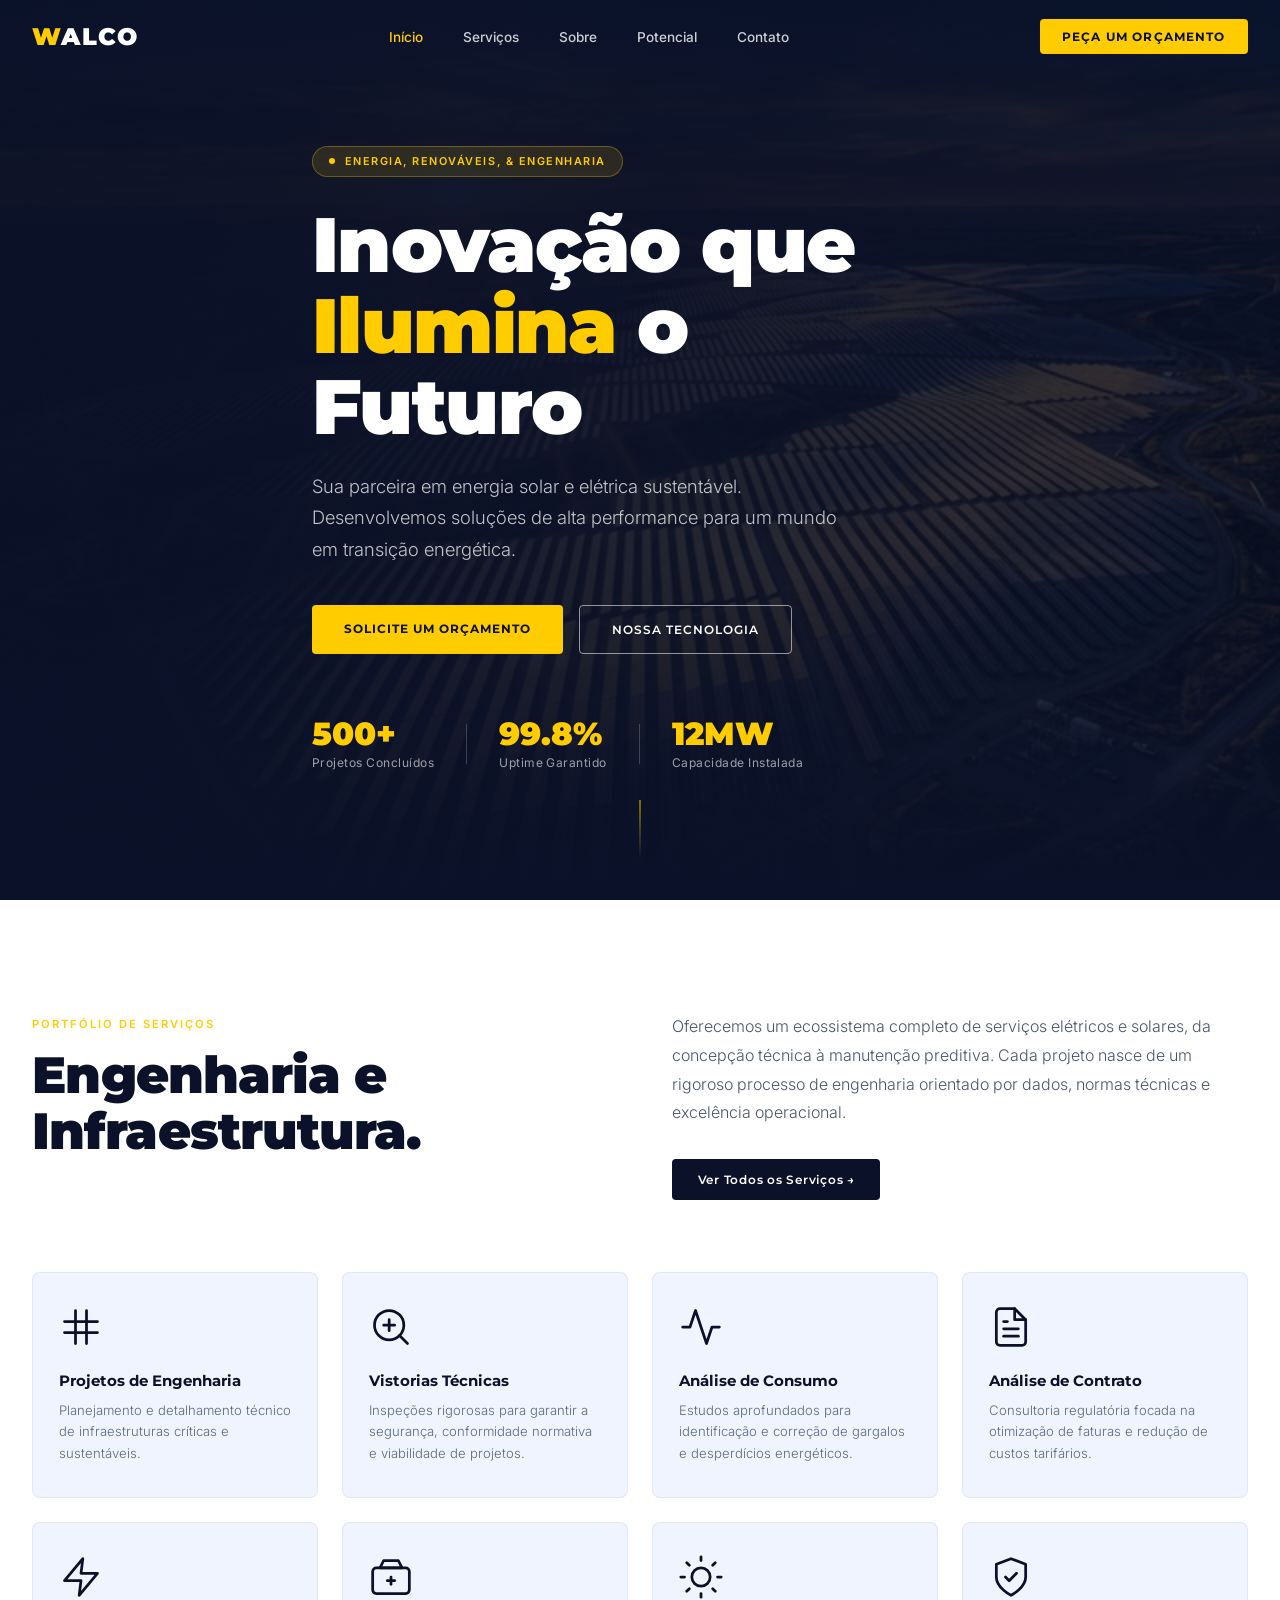
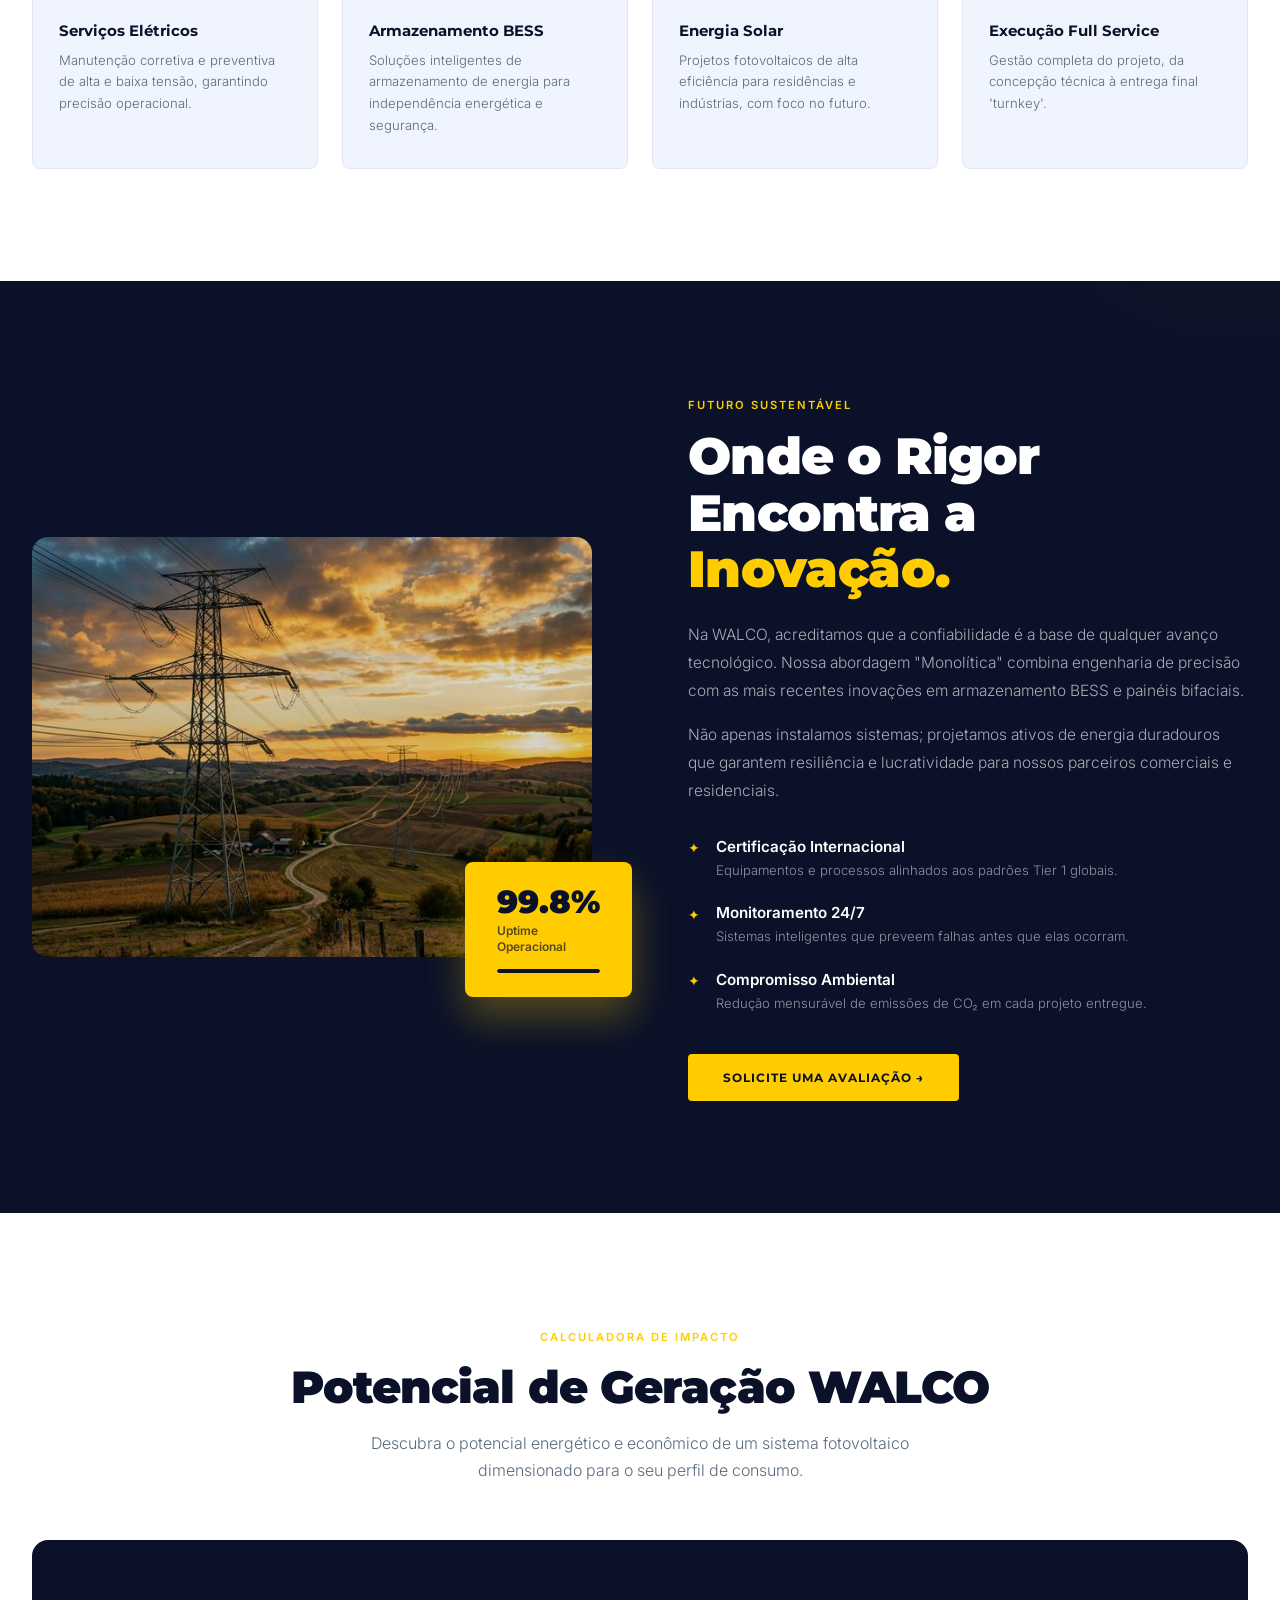
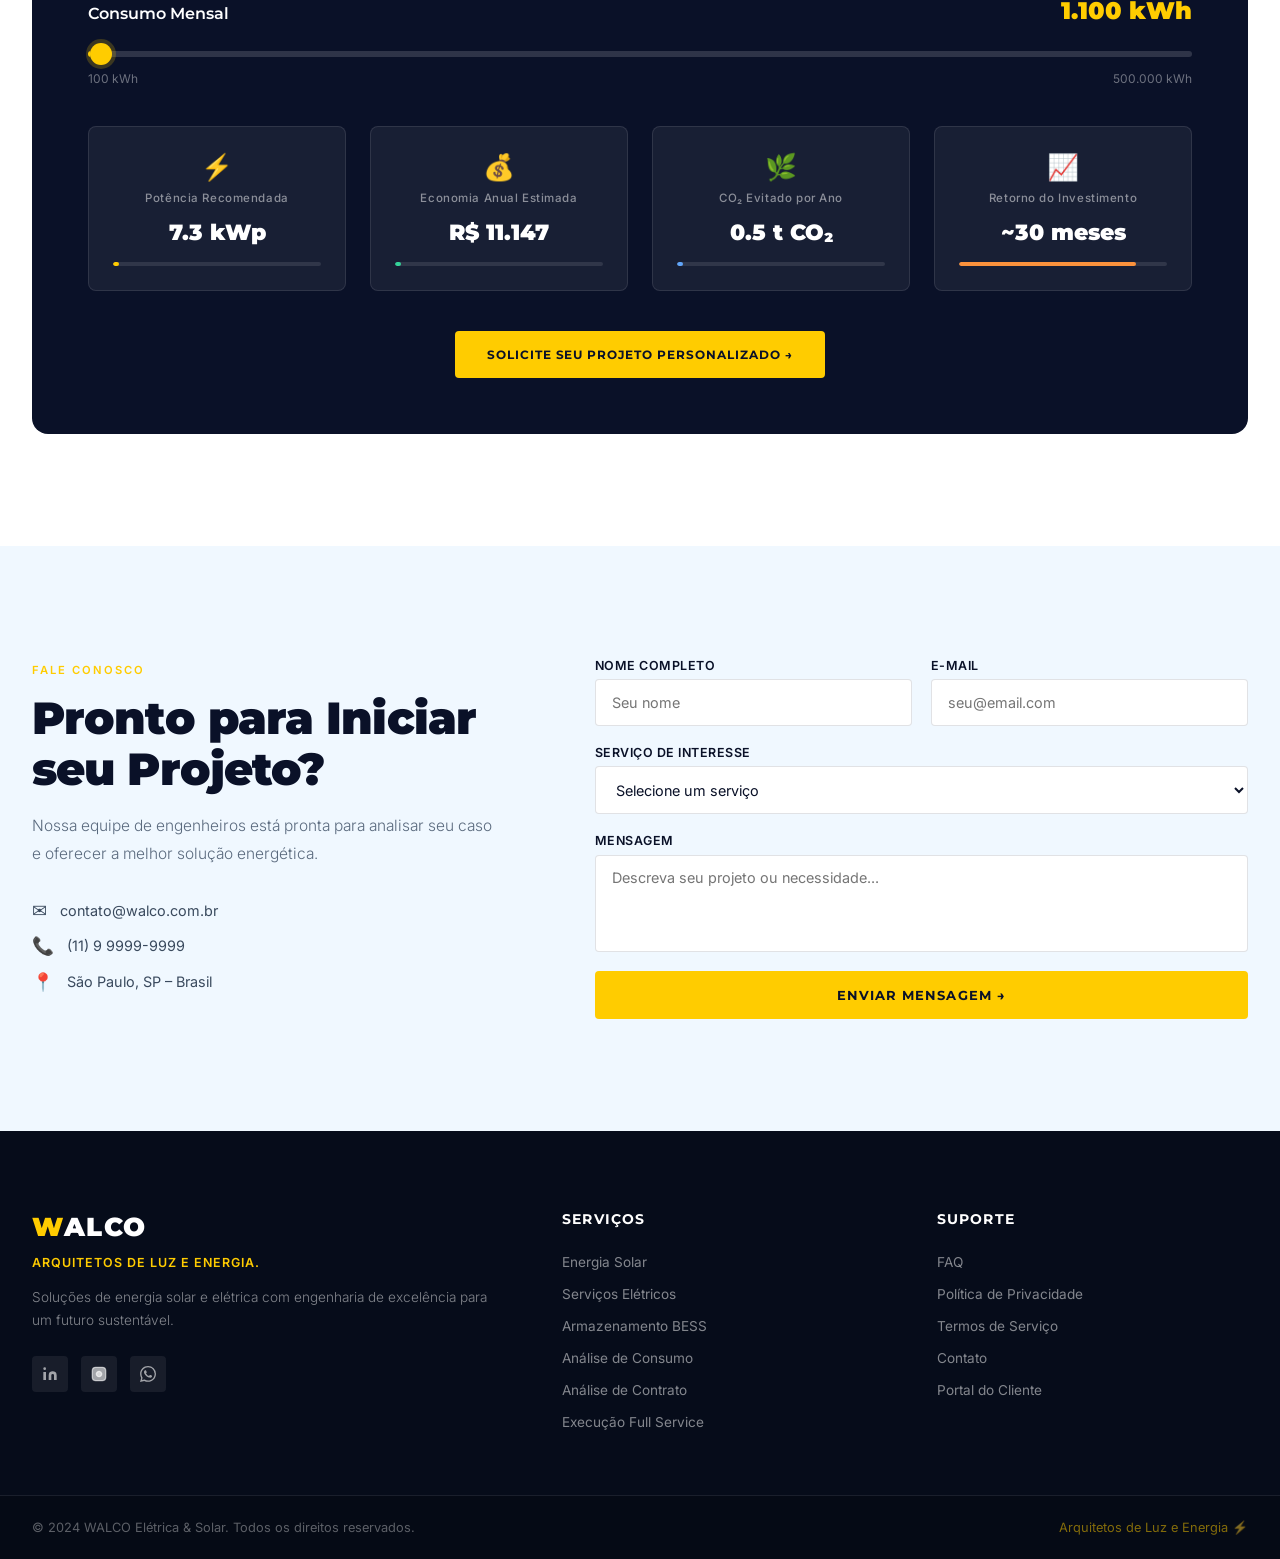
==== commit 38229bf1: "feat: Ajusta slider para 500k, add paginas juridicas e ajustes no footer" ====
--- a/index.html
+++ b/index.html
@@ -26,7 +26,7 @@
         <a href="#contato" id="nav-contact">Contato</a>
       </nav>
       <div class="nav-actions">
-        <a href="#contato" class="btn-quote" id="btn-get-quote">GET A QUOTE</a>
+        <a href="#contato" class="btn-quote" id="btn-get-quote">PEÇA UM ORÇAMENTO</a>
         <button class="hamburger" id="hamburger-btn" aria-label="Menu">
           <span></span><span></span><span></span>
         </button>
@@ -44,7 +44,7 @@
   <!-- ═══════════════════ HERO ═══════════════════ -->
   <section class="hero" id="hero">
     <div class="hero-bg">
-      <img src="hero_solar.png" alt="Solar panels" class="hero-img" />
+      <img src="hero_solar.png" alt="Painéis solares" class="hero-img" />
       <div class="hero-mask"></div>
       <div class="hero-overlay"></div>
     </div>
@@ -246,10 +246,14 @@
             <span class="slider-value" id="consumo-value">500 kWh</span>
           </div>
           <div class="slider-track-wrap">
-            <input type="range" id="consumo-slider" class="custom-slider" min="100" max="5000" value="500" step="50" />
+            <input type="range" id="consumo-slider" class="custom-slider" min="100" max="500000" value="1000" step="500" />
           </div>
           <div class="slider-range-labels">
-            <span>100 kWh</span><span>5.000 kWh</span>
+            <span>100 kWh</span><span>500.000 kWh</span>
+          </div>
+          <div class="slider-contact-msg" id="slider-contact-msg" style="display:none;">
+            ⚡ Para consumos acima de 500.000 kWh, entre em contato com nossos engenheiros para um projeto personalizado.
+            <a href="#contato" class="btn-yellow" style="margin-top:0.8rem;display:inline-block;font-size:0.75rem;padding:0.5rem 1.2rem;">FALE CONOSCO →</a>
           </div>
         </div>
 
@@ -355,7 +359,7 @@
         <div class="footer-logo">
           <span class="logo-w">W</span><span class="logo-rest">ALCO</span>
         </div>
-        <p class="footer-tagline">Architects of Light and Power.</p>
+        <p class="footer-tagline">Arquitetos de Luz e Energia.</p>
         <p class="footer-about">Soluções de energia solar e elétrica com engenharia de excelência para um futuro sustentável.</p>
         <div class="footer-socials">
           <a href="#" class="social-link" id="social-linkedin" aria-label="LinkedIn">
@@ -388,32 +392,19 @@
         <h4 class="footer-col-title">Suporte</h4>
         <ul class="footer-links">
           <li><a href="#" id="fl-faq">FAQ</a></li>
-          <li><a href="#" id="fl-privacy">Política de Privacidade</a></li>
-          <li><a href="#" id="fl-terms">Termos de Serviço</a></li>
+          <li><a href="privacidade.html" id="fl-privacy">Política de Privacidade</a></li>
+          <li><a href="termos.html" id="fl-terms">Termos de Serviço</a></li>
           <li><a href="#contato" id="fl-contact">Contato</a></li>
           <li><a href="#" id="fl-portal">Portal do Cliente</a></li>
         </ul>
       </div>
 
-      <!-- Col 4: Newsletter -->
-      <div class="footer-col footer-newsletter" id="footer-newsletter">
-        <h4 class="footer-col-title">Novidades</h4>
-        <p class="newsletter-desc">Receba insights sobre energia renovável e inovações do setor diretamente no seu e-mail.</p>
-        <form class="newsletter-form" id="newsletter-form" onsubmit="handleNewsletter(event)">
-          <div class="newsletter-input-wrap">
-            <input type="email" id="newsletter-email" placeholder="seu@email.com" required />
-            <button type="submit" id="btn-newsletter">→</button>
-          </div>
-          <div class="newsletter-success" id="newsletter-success">✓ Inscrito com sucesso!</div>
-        </form>
-        <p class="newsletter-privacy">Sem spam. Cancele quando quiser.</p>
-      </div>
     </div>
 
     <div class="footer-bottom">
       <div class="container footer-bottom-inner">
-        <span id="footer-copyright">© 2024 WALCO Electrical &amp; Solar. Todos os direitos reservados.</span>
-        <span class="footer-crafted" id="footer-crafted">Architects of Light and Power ⚡</span>
+        <span id="footer-copyright">© 2024 WALCO Elétrica &amp; Solar. Todos os direitos reservados.</span>
+        <span class="footer-crafted" id="footer-crafted">Arquitetos de Luz e Energia ⚡</span>
       </div>
     </div>
   </footer>
--- a/style.css
+++ b/style.css
@@ -812,7 +812,7 @@
 }
 .footer-grid {
   display: grid;
-  grid-template-columns: 1.5fr 1fr 1fr 1.5fr;
+  grid-template-columns: 1.5fr 1fr 1fr;
   gap: 4rem;
   padding-bottom: 4rem;
   border-bottom: 1px solid rgba(255,255,255,0.08);
@@ -931,6 +931,20 @@
   color: rgba(255,255,255,0.35);
 }
 .footer-crafted { color: rgba(255,204,0,0.5); }
+
+/* ── Slider Contact Message ── */
+.slider-contact-msg {
+  background: rgba(255,204,0,0.12);
+  border: 1px solid rgba(255,204,0,0.3);
+  color: var(--yellow);
+  font-size: 0.85rem;
+  padding: 1rem 1.5rem;
+  border-radius: var(--radius-md);
+  margin-top: 1.2rem;
+  text-align: center;
+  line-height: 1.6;
+  animation: fadeInUp 0.4s ease both;
+}
 
 /* ══════════════════════════
    ANIMATIONS & INTERSECT
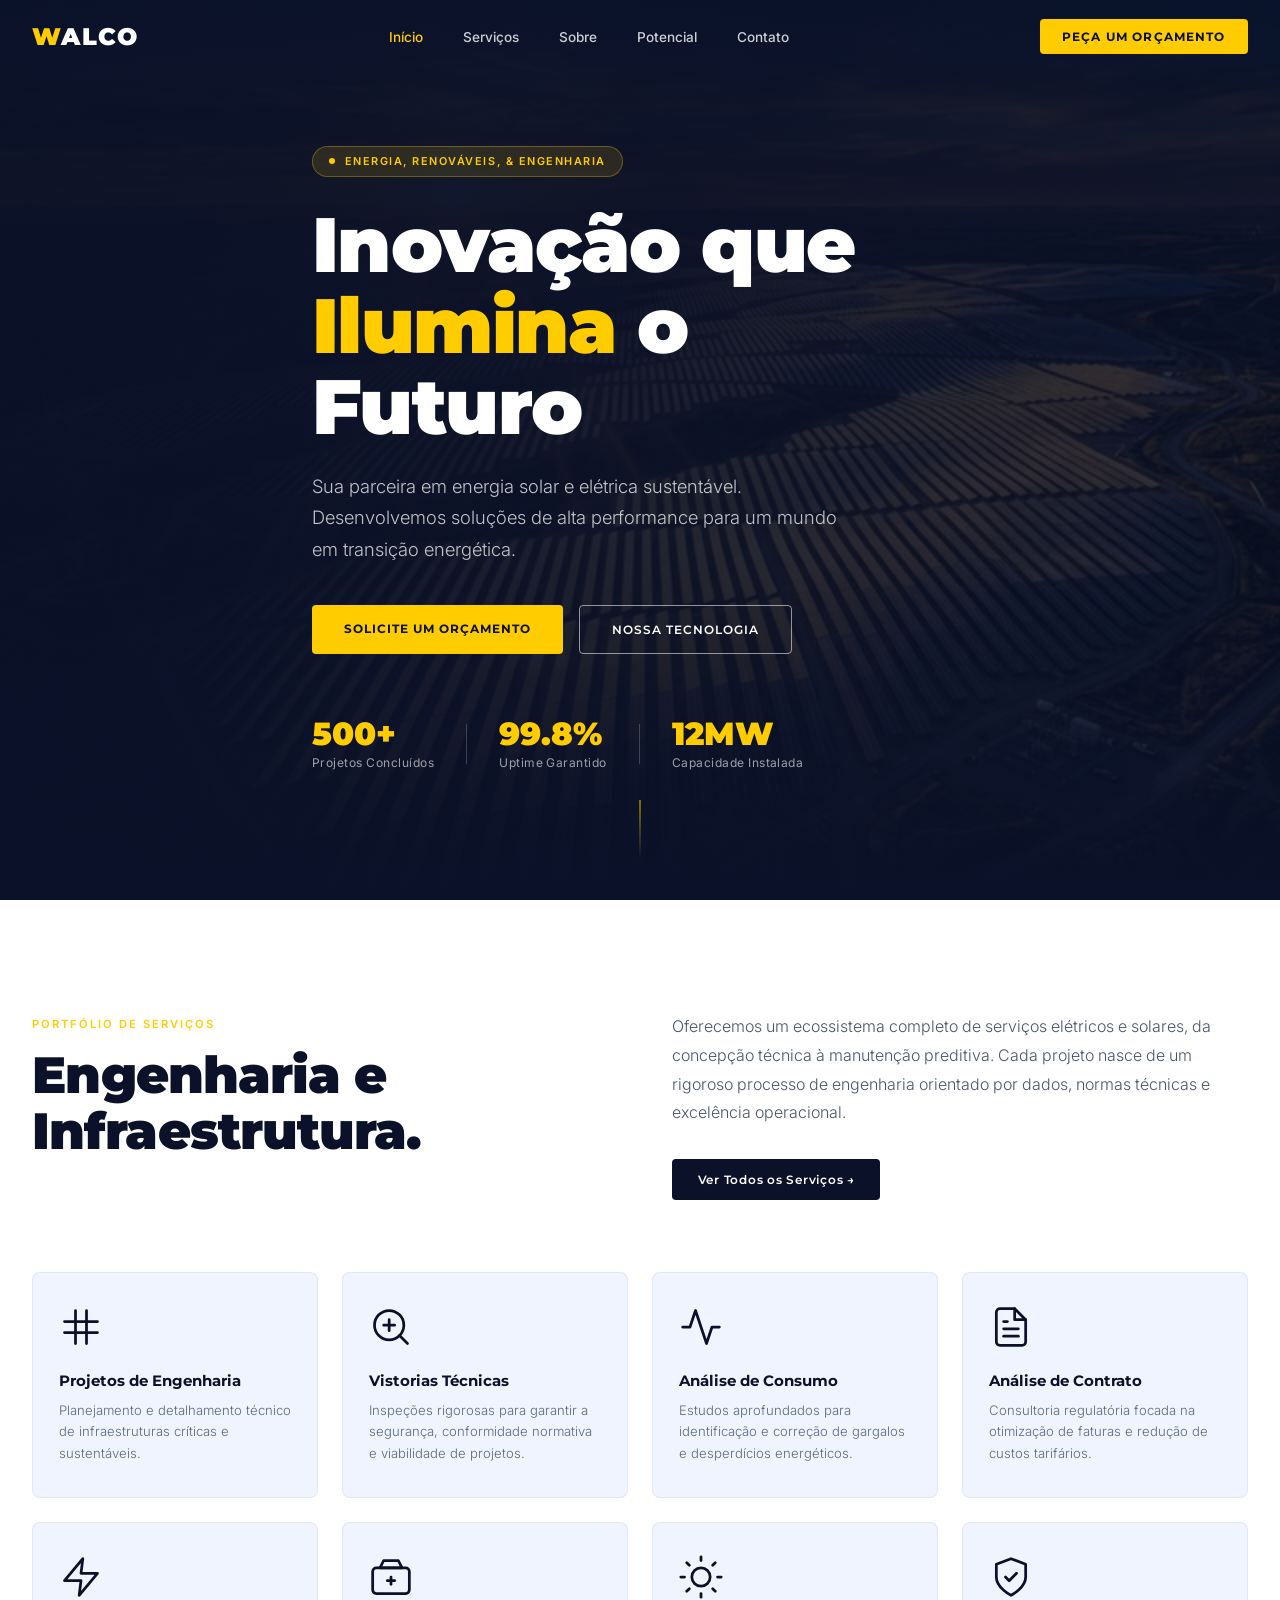
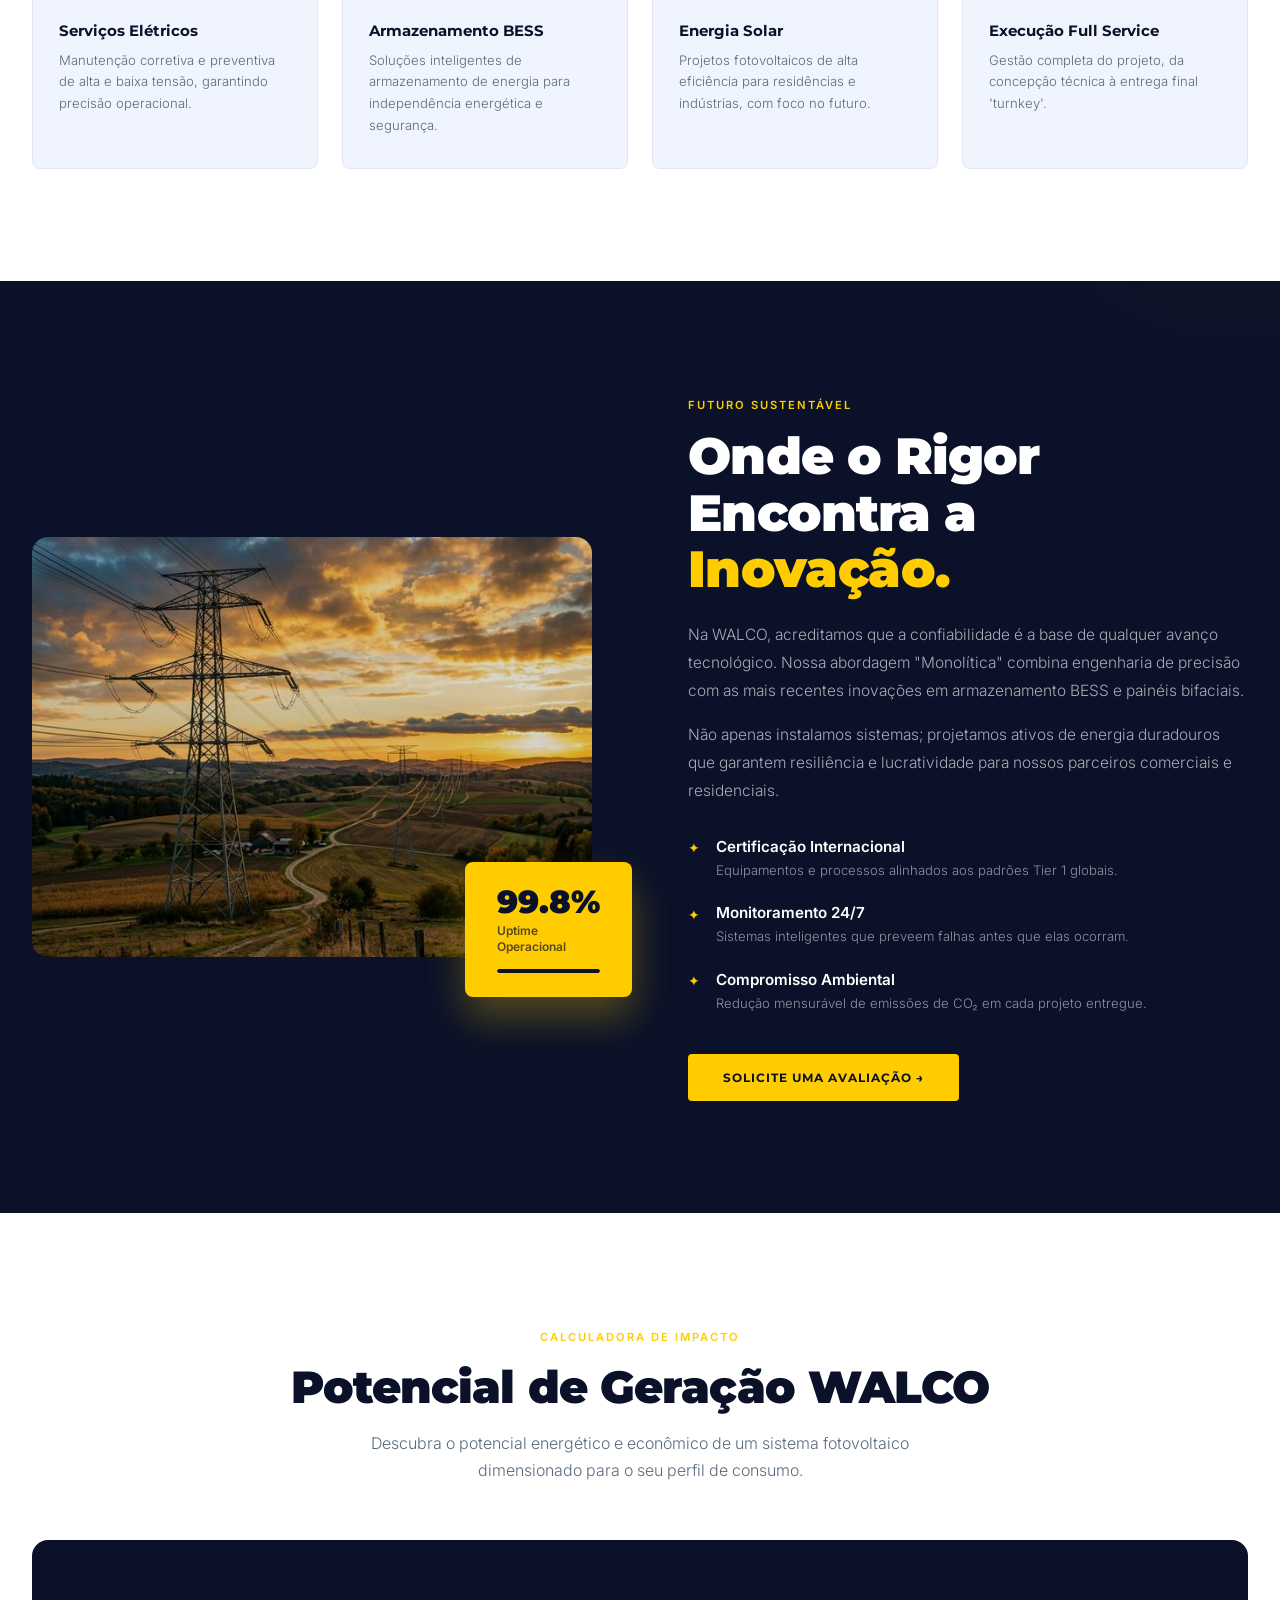
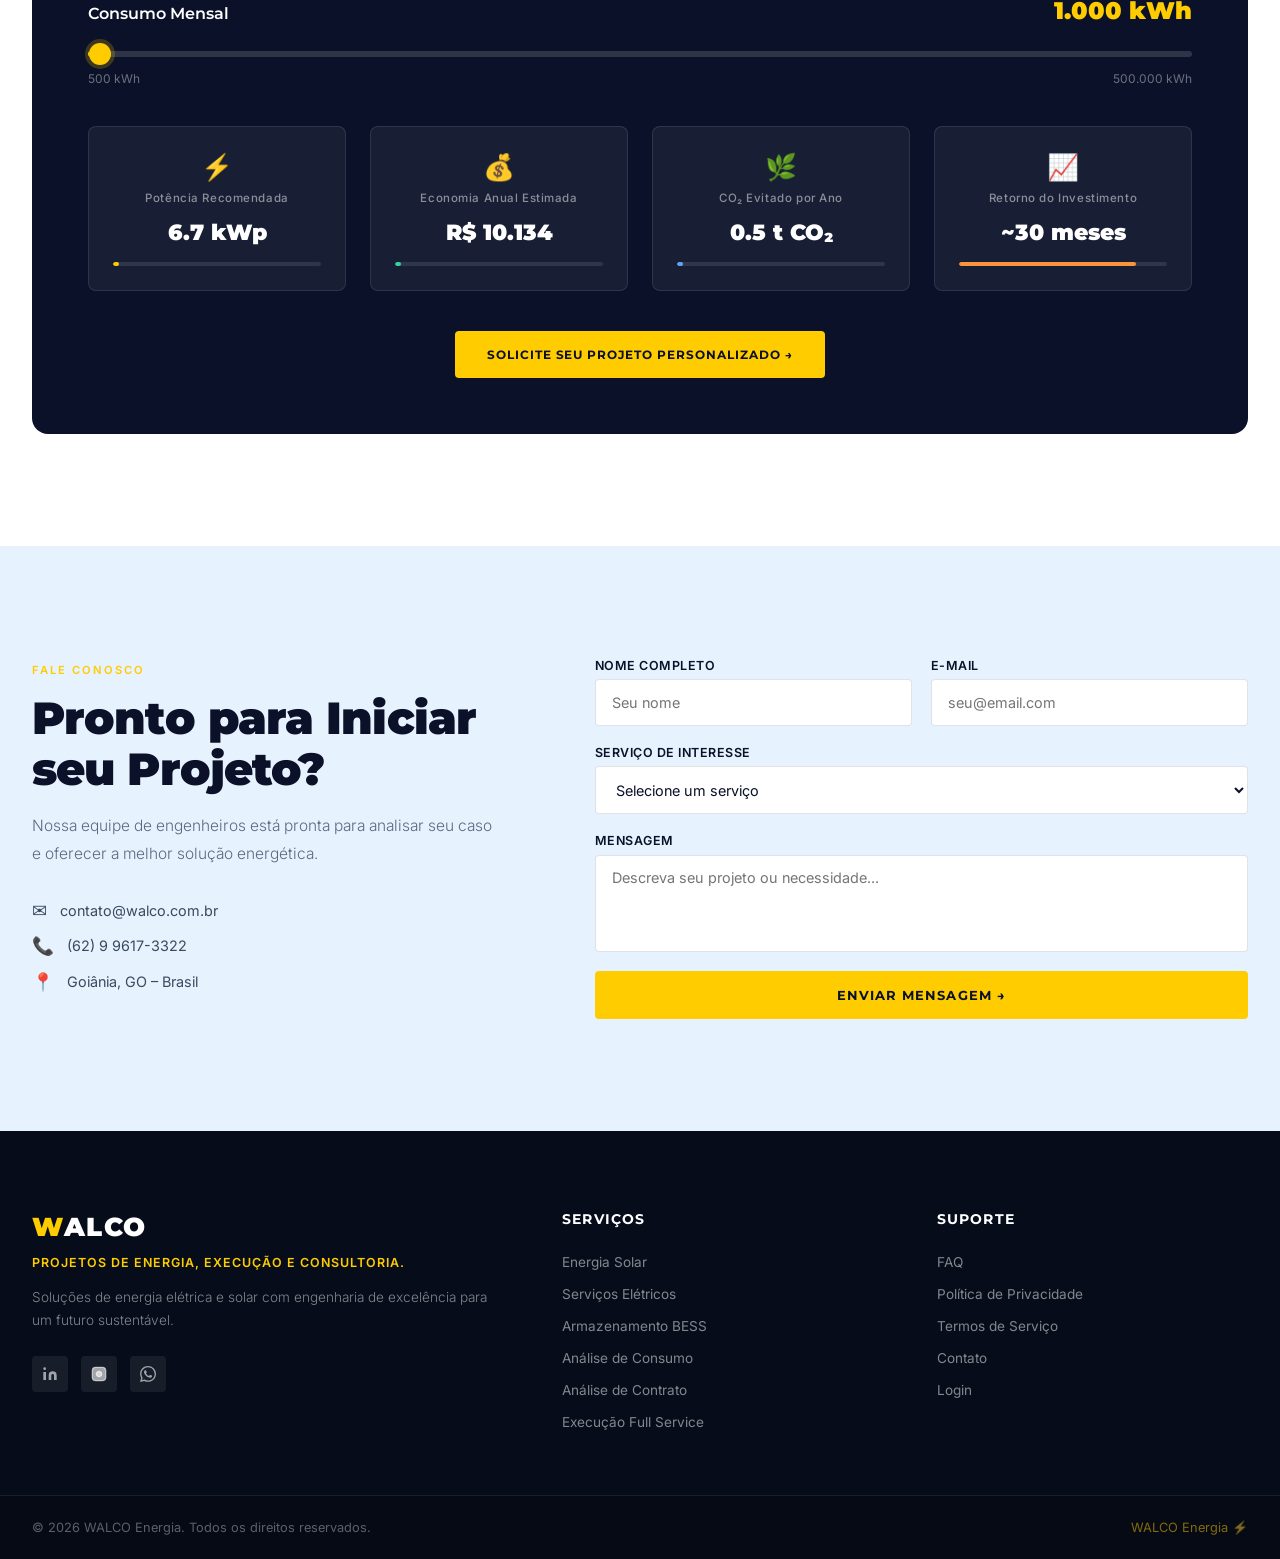
==== commit aa4ec6a3: "feat: ajusta slider para 500k, atualiza link do portal e refinamentos de UI" ====
--- a/index.html
+++ b/index.html
@@ -1,15 +1,20 @@
 <!DOCTYPE html>
 <html lang="pt-BR">
+
 <head>
   <meta charset="UTF-8" />
   <meta name="viewport" content="width=device-width, initial-scale=1.0" />
   <title>WALCO | Inovação que Ilumina o Futuro</title>
-  <meta name="description" content="WALCO – sua parceira em energia solar, elétrica e sustentável. Engenharia de alta performance para residências e indústrias em transição energética." />
+  <meta name="description"
+    content="WALCO – sua parceira em energia solar, elétrica e sustentável. Engenharia de alta performance para residências e indústrias em transição energética." />
   <link rel="preconnect" href="https://fonts.googleapis.com" />
   <link rel="preconnect" href="https://fonts.gstatic.com" crossorigin />
-  <link href="https://fonts.googleapis.com/css2?family=Inter:wght@300;400;500;600;700&family=Montserrat:wght@300;400;600;700;900&display=swap" rel="stylesheet" />
+  <link
+    href="https://fonts.googleapis.com/css2?family=Inter:wght@300;400;500;600;700&family=Montserrat:wght@300;400;600;700;900&display=swap"
+    rel="stylesheet" />
   <link rel="stylesheet" href="style.css" />
 </head>
+
 <body>
 
   <!-- ═══════════════════ NAVBAR ═══════════════════ -->
@@ -98,7 +103,9 @@
         </div>
         <div class="eng-desc-col">
           <p class="eng-desc" id="eng-desc">
-            Oferecemos um ecossistema completo de serviços elétricos e solares, da concepção técnica à manutenção preditiva. Cada projeto nasce de um rigoroso processo de engenharia orientado por dados, normas técnicas e excelência operacional.
+            Oferecemos um ecossistema completo de serviços elétricos e solares, da concepção técnica à manutenção
+            preditiva. Cada projeto nasce de um rigoroso processo de engenharia orientado por dados, normas técnicas e
+            excelência operacional.
           </p>
           <a href="#contato" class="btn-dark" id="btn-eng-cta">Ver Todos os Serviços →</a>
         </div>
@@ -108,7 +115,10 @@
         <!-- Card 1 -->
         <div class="service-card" id="card-engenharia">
           <div class="card-icon">
-            <svg viewBox="0 0 24 24" fill="none" stroke="currentColor" stroke-width="1.5" stroke-linecap="round" stroke-linejoin="round"><path d="M3 9h18M3 15h18M9 3v18M15 3v18"/></svg>
+            <svg viewBox="0 0 24 24" fill="none" stroke="currentColor" stroke-width="1.5" stroke-linecap="round"
+              stroke-linejoin="round">
+              <path d="M3 9h18M3 15h18M9 3v18M15 3v18" />
+            </svg>
           </div>
           <h3 class="card-title">Projetos de Engenharia</h3>
           <p class="card-desc">Planejamento e detalhamento técnico de infraestruturas críticas e sustentáveis.</p>
@@ -116,55 +126,100 @@
         <!-- Card 2 -->
         <div class="service-card" id="card-vistorias">
           <div class="card-icon">
-            <svg viewBox="0 0 24 24" fill="none" stroke="currentColor" stroke-width="1.5" stroke-linecap="round" stroke-linejoin="round"><circle cx="11" cy="11" r="8"/><path d="m21 21-4.35-4.35"/><path d="M11 8v6M8 11h6"/></svg>
+            <svg viewBox="0 0 24 24" fill="none" stroke="currentColor" stroke-width="1.5" stroke-linecap="round"
+              stroke-linejoin="round">
+              <circle cx="11" cy="11" r="8" />
+              <path d="m21 21-4.35-4.35" />
+              <path d="M11 8v6M8 11h6" />
+            </svg>
           </div>
           <h3 class="card-title">Vistorias Técnicas</h3>
-          <p class="card-desc">Inspeções rigorosas para garantir a segurança, conformidade normativa e viabilidade de projetos.</p>
+          <p class="card-desc">Inspeções rigorosas para garantir a segurança, conformidade normativa e viabilidade de
+            projetos.</p>
         </div>
         <!-- Card 3 -->
         <div class="service-card" id="card-consumo">
           <div class="card-icon">
-            <svg viewBox="0 0 24 24" fill="none" stroke="currentColor" stroke-width="1.5" stroke-linecap="round" stroke-linejoin="round"><polyline points="22 12 18 12 15 21 9 3 6 12 2 12"/></svg>
+            <svg viewBox="0 0 24 24" fill="none" stroke="currentColor" stroke-width="1.5" stroke-linecap="round"
+              stroke-linejoin="round">
+              <polyline points="22 12 18 12 15 21 9 3 6 12 2 12" />
+            </svg>
           </div>
           <h3 class="card-title">Análise de Consumo</h3>
-          <p class="card-desc">Estudos aprofundados para identificação e correção de gargalos e desperdícios energéticos.</p>
+          <p class="card-desc">Estudos aprofundados para identificação e correção de gargalos e desperdícios
+            energéticos.</p>
         </div>
         <!-- Card 4 -->
         <div class="service-card" id="card-contrato">
           <div class="card-icon">
-            <svg viewBox="0 0 24 24" fill="none" stroke="currentColor" stroke-width="1.5" stroke-linecap="round" stroke-linejoin="round"><path d="M14 2H6a2 2 0 0 0-2 2v16a2 2 0 0 0 2 2h12a2 2 0 0 0 2-2V8z"/><polyline points="14 2 14 8 20 8"/><line x1="16" y1="13" x2="8" y2="13"/><line x1="16" y1="17" x2="8" y2="17"/><polyline points="10 9 9 9 8 9"/></svg>
+            <svg viewBox="0 0 24 24" fill="none" stroke="currentColor" stroke-width="1.5" stroke-linecap="round"
+              stroke-linejoin="round">
+              <path d="M14 2H6a2 2 0 0 0-2 2v16a2 2 0 0 0 2 2h12a2 2 0 0 0 2-2V8z" />
+              <polyline points="14 2 14 8 20 8" />
+              <line x1="16" y1="13" x2="8" y2="13" />
+              <line x1="16" y1="17" x2="8" y2="17" />
+              <polyline points="10 9 9 9 8 9" />
+            </svg>
           </div>
           <h3 class="card-title">Análise de Contrato</h3>
-          <p class="card-desc">Consultoria regulatória focada na otimização de faturas e redução de custos tarifários.</p>
+          <p class="card-desc">Consultoria regulatória focada na otimização de faturas e redução de custos tarifários.
+          </p>
         </div>
         <!-- Card 5 -->
         <div class="service-card" id="card-eletricos">
           <div class="card-icon">
-            <svg viewBox="0 0 24 24" fill="none" stroke="currentColor" stroke-width="1.5" stroke-linecap="round" stroke-linejoin="round"><polygon points="13 2 3 14 12 14 11 22 21 10 12 10 13 2"/></svg>
+            <svg viewBox="0 0 24 24" fill="none" stroke="currentColor" stroke-width="1.5" stroke-linecap="round"
+              stroke-linejoin="round">
+              <polygon points="13 2 3 14 12 14 11 22 21 10 12 10 13 2" />
+            </svg>
           </div>
           <h3 class="card-title">Serviços Elétricos</h3>
-          <p class="card-desc">Manutenção corretiva e preventiva de alta e baixa tensão, garantindo precisão operacional.</p>
+          <p class="card-desc">Manutenção corretiva e preventiva de alta e baixa tensão, garantindo precisão
+            operacional.</p>
         </div>
         <!-- Card 6 -->
         <div class="service-card" id="card-bess">
           <div class="card-icon">
-            <svg viewBox="0 0 24 24" fill="none" stroke="currentColor" stroke-width="1.5" stroke-linecap="round" stroke-linejoin="round"><rect x="2" y="7" width="20" height="14" rx="2"/><path d="M16 3H8l-2 4h12l-2-4z"/><line x1="12" y1="12" x2="12" y2="16"/><line x1="10" y1="14" x2="14" y2="14"/></svg>
+            <svg viewBox="0 0 24 24" fill="none" stroke="currentColor" stroke-width="1.5" stroke-linecap="round"
+              stroke-linejoin="round">
+              <rect x="2" y="7" width="20" height="14" rx="2" />
+              <path d="M16 3H8l-2 4h12l-2-4z" />
+              <line x1="12" y1="12" x2="12" y2="16" />
+              <line x1="10" y1="14" x2="14" y2="14" />
+            </svg>
           </div>
           <h3 class="card-title">Armazenamento BESS</h3>
-          <p class="card-desc">Soluções inteligentes de armazenamento de energia para independência energética e segurança.</p>
+          <p class="card-desc">Soluções inteligentes de armazenamento de energia para independência energética e
+            segurança.</p>
         </div>
         <!-- Card 7 -->
         <div class="service-card" id="card-solar">
           <div class="card-icon">
-            <svg viewBox="0 0 24 24" fill="none" stroke="currentColor" stroke-width="1.5" stroke-linecap="round" stroke-linejoin="round"><circle cx="12" cy="12" r="5"/><line x1="12" y1="1" x2="12" y2="3"/><line x1="12" y1="21" x2="12" y2="23"/><line x1="4.22" y1="4.22" x2="5.64" y2="5.64"/><line x1="18.36" y1="18.36" x2="19.78" y2="19.78"/><line x1="1" y1="12" x2="3" y2="12"/><line x1="21" y1="12" x2="23" y2="12"/><line x1="4.22" y1="19.78" x2="5.64" y2="18.36"/><line x1="18.36" y1="5.64" x2="19.78" y2="4.22"/></svg>
+            <svg viewBox="0 0 24 24" fill="none" stroke="currentColor" stroke-width="1.5" stroke-linecap="round"
+              stroke-linejoin="round">
+              <circle cx="12" cy="12" r="5" />
+              <line x1="12" y1="1" x2="12" y2="3" />
+              <line x1="12" y1="21" x2="12" y2="23" />
+              <line x1="4.22" y1="4.22" x2="5.64" y2="5.64" />
+              <line x1="18.36" y1="18.36" x2="19.78" y2="19.78" />
+              <line x1="1" y1="12" x2="3" y2="12" />
+              <line x1="21" y1="12" x2="23" y2="12" />
+              <line x1="4.22" y1="19.78" x2="5.64" y2="18.36" />
+              <line x1="18.36" y1="5.64" x2="19.78" y2="4.22" />
+            </svg>
           </div>
           <h3 class="card-title">Energia Solar</h3>
-          <p class="card-desc">Projetos fotovoltaicos de alta eficiência para residências e indústrias, com foco no futuro.</p>
+          <p class="card-desc">Projetos fotovoltaicos de alta eficiência para residências e indústrias, com foco no
+            futuro.</p>
         </div>
         <!-- Card 8 -->
         <div class="service-card" id="card-fullservice">
           <div class="card-icon">
-            <svg viewBox="0 0 24 24" fill="none" stroke="currentColor" stroke-width="1.5" stroke-linecap="round" stroke-linejoin="round"><path d="M12 22s8-4 8-10V5l-8-3-8 3v7c0 6 8 10 8 10z"/><polyline points="9 12 11 14 15 10"/></svg>
+            <svg viewBox="0 0 24 24" fill="none" stroke="currentColor" stroke-width="1.5" stroke-linecap="round"
+              stroke-linejoin="round">
+              <path d="M12 22s8-4 8-10V5l-8-3-8 3v7c0 6 8 10 8 10z" />
+              <polyline points="9 12 11 14 15 10" />
+            </svg>
           </div>
           <h3 class="card-title">Execução Full Service</h3>
           <p class="card-desc">Gestão completa do projeto, da concepção técnica à entrega final 'turnkey'.</p>
@@ -195,10 +250,13 @@
           <span class="accent-yellow">Inovação.</span>
         </h2>
         <p class="futuro-desc" id="futuro-desc">
-          Na WALCO, acreditamos que a confiabilidade é a base de qualquer avanço tecnológico. Nossa abordagem "Monolítica" combina engenharia de precisão com as mais recentes inovações em armazenamento BESS e painéis bifaciais.
+          Na WALCO, acreditamos que a confiabilidade é a base de qualquer avanço tecnológico. Nossa abordagem
+          "Monolítica" combina engenharia de precisão com as mais recentes inovações em armazenamento BESS e painéis
+          bifaciais.
         </p>
         <p class="futuro-desc" id="futuro-desc2">
-          Não apenas instalamos sistemas; projetamos ativos de energia duradouros que garantem resiliência e lucratividade para nossos parceiros comerciais e residenciais.
+          Não apenas instalamos sistemas; projetamos ativos de energia duradouros que garantem resiliência e
+          lucratividade para nossos parceiros comerciais e residenciais.
         </p>
         <ul class="futuro-checklist" id="futuro-checklist">
           <li id="check-cert">
@@ -235,7 +293,8 @@
         <span class="section-eyebrow">CALCULADORA DE IMPACTO</span>
         <h2 class="potencial-title" id="potencial-title">Potencial de Geração WALCO</h2>
         <p class="potencial-subtitle" id="potencial-subtitle">
-          Descubra o potencial energético e econômico de um sistema fotovoltaico dimensionado para o seu perfil de consumo.
+          Descubra o potencial energético e econômico de um sistema fotovoltaico dimensionado para o seu perfil de
+          consumo.
         </p>
       </div>
 
@@ -246,14 +305,16 @@
             <span class="slider-value" id="consumo-value">500 kWh</span>
           </div>
           <div class="slider-track-wrap">
-            <input type="range" id="consumo-slider" class="custom-slider" min="100" max="500000" value="1000" step="500" />
+            <input type="range" id="consumo-slider" class="custom-slider" min="500" max="500000" value="1000"
+              step="500" />
           </div>
           <div class="slider-range-labels">
-            <span>100 kWh</span><span>500.000 kWh</span>
+            <span>500 kWh</span><span>500.000 kWh</span>
           </div>
           <div class="slider-contact-msg" id="slider-contact-msg" style="display:none;">
             ⚡ Para consumos acima de 500.000 kWh, entre em contato com nossos engenheiros para um projeto personalizado.
-            <a href="#contato" class="btn-yellow" style="margin-top:0.8rem;display:inline-block;font-size:0.75rem;padding:0.5rem 1.2rem;">FALE CONOSCO →</a>
+            <a href="#contato" class="btn-yellow"
+              style="margin-top:0.8rem;display:inline-block;font-size:0.75rem;padding:0.5rem 1.2rem;">FALE CONOSCO →</a>
           </div>
         </div>
 
@@ -262,25 +323,33 @@
             <div class="result-icon">⚡</div>
             <span class="result-label">Potência Recomendada</span>
             <span class="result-value" id="val-potencia">3.5 kWp</span>
-            <div class="result-bar"><div class="result-fill yellow-fill" id="fill-potencia" style="width:7%"></div></div>
+            <div class="result-bar">
+              <div class="result-fill yellow-fill" id="fill-potencia" style="width:7%"></div>
+            </div>
           </div>
           <div class="result-card" id="result-economia">
             <div class="result-icon">💰</div>
             <span class="result-label">Economia Anual Estimada</span>
             <span class="result-value" id="val-economia">R$ 3.600</span>
-            <div class="result-bar"><div class="result-fill green-fill" id="fill-economia" style="width:7%"></div></div>
+            <div class="result-bar">
+              <div class="result-fill green-fill" id="fill-economia" style="width:7%"></div>
+            </div>
           </div>
           <div class="result-card" id="result-co2">
             <div class="result-icon">🌿</div>
             <span class="result-label">CO₂ Evitado por Ano</span>
             <span class="result-value" id="val-co2">1.8 t CO₂</span>
-            <div class="result-bar"><div class="result-fill blue-fill" id="fill-co2" style="width:7%"></div></div>
+            <div class="result-bar">
+              <div class="result-fill blue-fill" id="fill-co2" style="width:7%"></div>
+            </div>
           </div>
           <div class="result-card" id="result-payback">
             <div class="result-icon">📈</div>
             <span class="result-label">Retorno do Investimento</span>
             <span class="result-value" id="val-payback">~36 meses</span>
-            <div class="result-bar"><div class="result-fill orange-fill" id="fill-payback" style="width:70%"></div></div>
+            <div class="result-bar">
+              <div class="result-fill orange-fill" id="fill-payback" style="width:70%"></div>
+            </div>
           </div>
         </div>
 
@@ -307,11 +376,11 @@
           </div>
           <div class="info-item" id="info-phone">
             <span class="info-icon">📞</span>
-            <span>(11) 9 9999-9999</span>
+            <span>(62) 9 9617-3322</span>
           </div>
           <div class="info-item" id="info-location">
             <span class="info-icon">📍</span>
-            <span>São Paulo, SP – Brasil</span>
+            <span>Goiânia, GO – Brasil</span>
           </div>
         </div>
       </div>
@@ -359,17 +428,29 @@
         <div class="footer-logo">
           <span class="logo-w">W</span><span class="logo-rest">ALCO</span>
         </div>
-        <p class="footer-tagline">Arquitetos de Luz e Energia.</p>
-        <p class="footer-about">Soluções de energia solar e elétrica com engenharia de excelência para um futuro sustentável.</p>
+        <p class="footer-tagline">Projetos de Energia, Execução e Consultoria.</p>
+        <p class="footer-about">Soluções de energia elétrica e solar com engenharia de excelência para um futuro
+          sustentável.</p>
         <div class="footer-socials">
           <a href="#" class="social-link" id="social-linkedin" aria-label="LinkedIn">
-            <svg viewBox="0 0 24 24" fill="currentColor"><path d="M16 8a6 6 0 0 1 6 6v7h-4v-7a2 2 0 0 0-2-2 2 2 0 0 0-2 2v7h-4v-7a6 6 0 0 1 6-6z"/><rect x="2" y="9" width="4" height="12"/><circle cx="4" cy="4" r="2"/></svg>
+            <svg viewBox="0 0 24 24" fill="currentColor">
+              <path d="M16 8a6 6 0 0 1 6 6v7h-4v-7a2 2 0 0 0-2-2 2 2 0 0 0-2 2v7h-4v-7a6 6 0 0 1 6-6z" />
+              <rect x="2" y="9" width="4" height="12" />
+              <circle cx="4" cy="4" r="2" />
+            </svg>
           </a>
           <a href="#" class="social-link" id="social-instagram" aria-label="Instagram">
-            <svg viewBox="0 0 24 24" fill="none" stroke="currentColor" stroke-width="2"><rect x="2" y="2" width="20" height="20" rx="5"/><path d="M16 11.37A4 4 0 1 1 12.63 8 4 4 0 0 1 16 11.37z"/><line x1="17.5" y1="6.5" x2="17.51" y2="6.5"/></svg>
+            <svg viewBox="0 0 24 24" fill="none" stroke="currentColor" stroke-width="2">
+              <rect x="2" y="2" width="20" height="20" rx="5" />
+              <path d="M16 11.37A4 4 0 1 1 12.63 8 4 4 0 0 1 16 11.37z" />
+              <line x1="17.5" y1="6.5" x2="17.51" y2="6.5" />
+            </svg>
           </a>
           <a href="#" class="social-link" id="social-whatsapp" aria-label="WhatsApp">
-            <svg viewBox="0 0 24 24" fill="currentColor"><path d="M17.472 14.382c-.297-.149-1.758-.867-2.03-.967-.273-.099-.471-.148-.67.15-.197.297-.767.966-.94 1.164-.173.199-.347.223-.644.075-.297-.15-1.255-.463-2.39-1.475-.883-.788-1.48-1.761-1.653-2.059-.173-.297-.018-.458.13-.606.134-.133.298-.347.446-.52.149-.174.198-.298.298-.497.099-.198.05-.371-.025-.52-.075-.149-.669-1.612-.916-2.207-.242-.579-.487-.5-.669-.51-.173-.008-.371-.01-.57-.01-.198 0-.52.074-.792.372-.272.297-1.04 1.016-1.04 2.479 0 1.462 1.065 2.875 1.213 3.074.149.198 2.096 3.2 5.077 4.487.709.306 1.262.489 1.694.625.712.227 1.36.195 1.871.118.571-.085 1.758-.719 2.006-1.413.248-.694.248-1.289.173-1.413-.074-.124-.272-.198-.57-.347m-5.421 7.403h-.004a9.87 9.87 0 0 1-5.031-1.378l-.361-.214-3.741.982.998-3.648-.235-.374a9.86 9.86 0 0 1-1.51-5.26c.001-5.45 4.436-9.884 9.888-9.884 2.64 0 5.122 1.03 6.988 2.898a9.825 9.825 0 0 1 2.893 6.994c-.003 5.45-4.437 9.884-9.885 9.884m8.413-18.297A11.815 11.815 0 0 0 12.05 0C5.495 0 .16 5.335.157 11.892c0 2.096.547 4.142 1.588 5.945L.057 24l6.305-1.654a11.882 11.882 0 0 0 5.683 1.448h.005c6.554 0 11.89-5.335 11.893-11.893a11.821 11.821 0 0 0-3.48-8.413Z"/></svg>
+            <svg viewBox="0 0 24 24" fill="currentColor">
+              <path
+                d="M17.472 14.382c-.297-.149-1.758-.867-2.03-.967-.273-.099-.471-.148-.67.15-.197.297-.767.966-.94 1.164-.173.199-.347.223-.644.075-.297-.15-1.255-.463-2.39-1.475-.883-.788-1.48-1.761-1.653-2.059-.173-.297-.018-.458.13-.606.134-.133.298-.347.446-.52.149-.174.198-.298.298-.497.099-.198.05-.371-.025-.52-.075-.149-.669-1.612-.916-2.207-.242-.579-.487-.5-.669-.51-.173-.008-.371-.01-.57-.01-.198 0-.52.074-.792.372-.272.297-1.04 1.016-1.04 2.479 0 1.462 1.065 2.875 1.213 3.074.149.198 2.096 3.2 5.077 4.487.709.306 1.262.489 1.694.625.712.227 1.36.195 1.871.118.571-.085 1.758-.719 2.006-1.413.248-.694.248-1.289.173-1.413-.074-.124-.272-.198-.57-.347m-5.421 7.403h-.004a9.87 9.87 0 0 1-5.031-1.378l-.361-.214-3.741.982.998-3.648-.235-.374a9.86 9.86 0 0 1-1.51-5.26c.001-5.45 4.436-9.884 9.888-9.884 2.64 0 5.122 1.03 6.988 2.898a9.825 9.825 0 0 1 2.893 6.994c-.003 5.45-4.437 9.884-9.885 9.884m8.413-18.297A11.815 11.815 0 0 0 12.05 0C5.495 0 .16 5.335.157 11.892c0 2.096.547 4.142 1.588 5.945L.057 24l6.305-1.654a11.882 11.882 0 0 0 5.683 1.448h.005c6.554 0 11.89-5.335 11.893-11.893a11.821 11.821 0 0 0-3.48-8.413Z" />
+            </svg>
           </a>
         </div>
       </div>
@@ -395,7 +476,7 @@
           <li><a href="privacidade.html" id="fl-privacy">Política de Privacidade</a></li>
           <li><a href="termos.html" id="fl-terms">Termos de Serviço</a></li>
           <li><a href="#contato" id="fl-contact">Contato</a></li>
-          <li><a href="#" id="fl-portal">Portal do Cliente</a></li>
+          <li><a href="https://finance.walco.com.br" id="fl-portal">Login</a></li>
         </ul>
       </div>
 
@@ -403,12 +484,13 @@
 
     <div class="footer-bottom">
       <div class="container footer-bottom-inner">
-        <span id="footer-copyright">© 2024 WALCO Elétrica &amp; Solar. Todos os direitos reservados.</span>
-        <span class="footer-crafted" id="footer-crafted">Arquitetos de Luz e Energia ⚡</span>
+        <span id="footer-copyright">© 2026 WALCO Energia. Todos os direitos reservados.</span>
+        <span class="footer-crafted" id="footer-crafted">WALCO Energia ⚡</span>
       </div>
     </div>
   </footer>
 
   <script src="main.js"></script>
 </body>
-</html>
+
+</html>
--- a/style.css
+++ b/style.css
@@ -5,31 +5,53 @@
 ═══════════════════════════════════════════════ */
 
 /* ─── RESET & BASE ─── */
-*, *::before, *::after { box-sizing: border-box; margin: 0; padding: 0; }
-html { scroll-behavior: smooth; font-size: 16px; }
+*,
+*::before,
+*::after {
+  box-sizing: border-box;
+  margin: 0;
+  padding: 0;
+}
+
+html {
+  scroll-behavior: smooth;
+  font-size: 16px;
+}
+
 body {
   font-family: 'Inter', 'Montserrat', sans-serif;
   background: #fff;
   color: #0a1128;
   overflow-x: hidden;
 }
-a { text-decoration: none; color: inherit; }
-img { max-width: 100%; display: block; }
-ul { list-style: none; }
+
+a {
+  text-decoration: none;
+  color: inherit;
+}
+
+img {
+  max-width: 100%;
+  display: block;
+}
+
+ul {
+  list-style: none;
+}
 
 /* ─── TOKENS ─── */
 :root {
-  --navy:     #0a1128;
-  --navy2:    #060c1a;
-  --white:    #ffffff;
-  --yellow:   #ffcc00;
-  --yellow2:  #e6b800;
-  --sky:      #f0f8ff;
-  --border:   rgba(255,255,255,0.10);
+  --navy: #0a1128;
+  --navy2: #060c1a;
+  --white: #ffffff;
+  --yellow: #ffcc00;
+  --yellow2: #e6b800;
+  --sky: #E7F2FF;
+  --border: rgba(255, 255, 255, 0.10);
   --radius-sm: 4px;
   --radius-md: 8px;
   --radius-lg: 16px;
-  --transition: 0.3s cubic-bezier(0.4,0,0.2,1);
+  --transition: 0.3s cubic-bezier(0.4, 0, 0.2, 1);
 }
 
 /* ─── CONTAINER ─── */
@@ -51,7 +73,10 @@
   color: var(--yellow);
   margin-bottom: 1rem;
 }
-.section-eyebrow.light { color: var(--yellow); }
+
+.section-eyebrow.light {
+  color: var(--yellow);
+}
 
 /* ─── BUTTONS ─── */
 .btn-primary {
@@ -69,7 +94,12 @@
   transition: var(--transition);
   white-space: nowrap;
 }
-.btn-primary:hover { background: var(--yellow2); transform: translateY(-2px); box-shadow: 0 8px 24px rgba(255,204,0,0.35); }
+
+.btn-primary:hover {
+  background: var(--yellow2);
+  transform: translateY(-2px);
+  box-shadow: 0 8px 24px rgba(255, 204, 0, 0.35);
+}
 
 .btn-outline {
   display: inline-block;
@@ -81,11 +111,15 @@
   letter-spacing: 0.08em;
   padding: 1rem 2rem;
   border-radius: var(--radius-sm);
-  border: 1px solid rgba(255,255,255,0.55);
+  border: 1px solid rgba(255, 255, 255, 0.55);
   cursor: pointer;
   transition: var(--transition);
 }
-.btn-outline:hover { background: rgba(255,255,255,0.1); border-color: var(--white); }
+
+.btn-outline:hover {
+  background: rgba(255, 255, 255, 0.1);
+  border-color: var(--white);
+}
 
 .btn-dark {
   display: inline-block;
@@ -100,7 +134,11 @@
   cursor: pointer;
   transition: var(--transition);
 }
-.btn-dark:hover { background: #11193a; transform: translateY(-2px); }
+
+.btn-dark:hover {
+  background: #11193a;
+  transform: translateY(-2px);
+}
 
 .btn-yellow {
   display: inline-block;
@@ -115,7 +153,12 @@
   cursor: pointer;
   transition: var(--transition);
 }
-.btn-yellow:hover { background: var(--yellow2); transform: translateY(-2px); box-shadow: 0 8px 24px rgba(255,204,0,0.3); }
+
+.btn-yellow:hover {
+  background: var(--yellow2);
+  transform: translateY(-2px);
+  box-shadow: 0 8px 24px rgba(255, 204, 0, 0.3);
+}
 
 .btn-quote {
   display: inline-block;
@@ -129,34 +172,47 @@
   border-radius: var(--radius-sm);
   transition: var(--transition);
 }
-.btn-quote:hover { background: var(--yellow2); transform: translateY(-1px); }
-
-.full-width { width: 100%; text-align: center; font-size: 0.82rem; }
+
+.btn-quote:hover {
+  background: var(--yellow2);
+  transform: translateY(-1px);
+}
+
+.full-width {
+  width: 100%;
+  text-align: center;
+  font-size: 0.82rem;
+}
 
 /* ══════════════════════════
    NAVBAR
 ══════════════════════════ */
 .navbar {
   position: fixed;
-  top: 0; left: 0; right: 0;
+  top: 0;
+  left: 0;
+  right: 0;
   z-index: 1000;
   padding: 1.2rem 0;
   transition: var(--transition);
   border-bottom: 1px solid transparent;
 }
+
 .navbar.scrolled {
-  background: rgba(10,17,40,0.95);
+  background: rgba(10, 17, 40, 0.95);
   backdrop-filter: blur(20px);
   -webkit-backdrop-filter: blur(20px);
   border-bottom-color: var(--border);
   padding: 0.8rem 0;
 }
+
 .nav-inner {
   display: flex;
   align-items: center;
   justify-content: space-between;
   gap: 2rem;
 }
+
 .nav-logo {
   font-family: 'Montserrat', sans-serif;
   font-weight: 900;
@@ -164,20 +220,26 @@
   letter-spacing: 0.06em;
   color: var(--white);
 }
-.logo-w { color: var(--yellow); }
+
+.logo-w {
+  color: var(--yellow);
+}
+
 .nav-links {
   display: flex;
   gap: 2.5rem;
   align-items: center;
 }
+
 .nav-links a {
   font-family: 'Inter', sans-serif;
   font-size: 0.85rem;
   font-weight: 500;
-  color: rgba(255,255,255,0.8);
+  color: rgba(255, 255, 255, 0.8);
   transition: var(--transition);
   position: relative;
 }
+
 .nav-links a::after {
   content: '';
   position: absolute;
@@ -188,9 +250,21 @@
   background: var(--yellow);
   transition: var(--transition);
 }
-.nav-links a:hover { color: var(--white); }
-.nav-links a:hover::after { width: 100%; }
-.nav-actions { display: flex; align-items: center; gap: 1rem; }
+
+.nav-links a:hover {
+  color: var(--white);
+}
+
+.nav-links a:hover::after {
+  width: 100%;
+}
+
+.nav-actions {
+  display: flex;
+  align-items: center;
+  gap: 1rem;
+}
+
 .hamburger {
   display: none;
   flex-direction: column;
@@ -200,6 +274,7 @@
   cursor: pointer;
   padding: 4px;
 }
+
 .hamburger span {
   display: block;
   width: 24px;
@@ -208,24 +283,32 @@
   border-radius: 2px;
   transition: var(--transition);
 }
+
 .mobile-menu {
   display: none;
   flex-direction: column;
-  background: rgba(10,17,40,0.97);
+  background: rgba(10, 17, 40, 0.97);
   backdrop-filter: blur(20px);
   padding: 1.5rem 2rem;
   gap: 1.2rem;
 }
+
 .mobile-menu a {
-  color: rgba(255,255,255,0.85);
+  color: rgba(255, 255, 255, 0.85);
   font-size: 0.95rem;
   font-weight: 500;
   padding: 0.5rem 0;
-  border-bottom: 1px solid rgba(255,255,255,0.08);
+  border-bottom: 1px solid rgba(255, 255, 255, 0.08);
   transition: color var(--transition);
 }
-.mobile-menu a:hover { color: var(--yellow); }
-.mobile-menu.open { display: flex; }
+
+.mobile-menu a:hover {
+  color: var(--yellow);
+}
+
+.mobile-menu.open {
+  display: flex;
+}
 
 /* ══════════════════════════
    HERO
@@ -238,11 +321,13 @@
   overflow: hidden;
   background: var(--navy);
 }
+
 .hero-bg {
   position: absolute;
   inset: 0;
   z-index: 0;
 }
+
 .hero-img {
   width: 100%;
   height: 100%;
@@ -250,16 +335,19 @@
   object-position: center;
   opacity: 0.55;
 }
+
 .hero-mask {
   position: absolute;
   inset: 0;
-  background: linear-gradient(135deg, rgba(10,17,40,0.95) 40%, rgba(10,17,40,0.4) 100%);
-}
+  background: linear-gradient(135deg, rgba(10, 17, 40, 0.95) 40%, rgba(10, 17, 40, 0.4) 100%);
+}
+
 .hero-overlay {
   position: absolute;
   inset: 0;
   background: linear-gradient(180deg, transparent 60%, var(--navy) 100%);
 }
+
 .hero-content {
   position: relative;
   z-index: 2;
@@ -267,12 +355,13 @@
   padding-bottom: 6rem;
   max-width: 720px;
 }
+
 .hero-tag {
   display: inline-flex;
   align-items: center;
   gap: 0.6rem;
-  background: rgba(255,204,0,0.12);
-  border: 1px solid rgba(255,204,0,0.3);
+  background: rgba(255, 204, 0, 0.12);
+  border: 1px solid rgba(255, 204, 0, 0.3);
   color: var(--yellow);
   font-size: 0.68rem;
   font-weight: 600;
@@ -282,16 +371,29 @@
   margin-bottom: 1.8rem;
   animation: fadeInUp 0.8s ease both;
 }
+
 .tag-dot {
-  width: 6px; height: 6px;
+  width: 6px;
+  height: 6px;
   background: var(--yellow);
   border-radius: 50%;
   animation: pulse 2s infinite;
 }
+
 @keyframes pulse {
-  0%,100% { opacity: 1; transform: scale(1); }
-  50% { opacity: 0.5; transform: scale(1.5); }
-}
+
+  0%,
+  100% {
+    opacity: 1;
+    transform: scale(1);
+  }
+
+  50% {
+    opacity: 0.5;
+    transform: scale(1.5);
+  }
+}
+
 .hero-title {
   font-family: 'Montserrat', sans-serif;
   font-weight: 900;
@@ -302,18 +404,21 @@
   margin-bottom: 1.5rem;
   animation: fadeInUp 0.9s 0.1s ease both;
 }
+
 .hero-title-accent {
   color: var(--yellow);
   position: relative;
 }
+
 .hero-desc {
   font-size: clamp(1rem, 1.5vw, 1.15rem);
-  color: rgba(255,255,255,0.75);
+  color: rgba(255, 255, 255, 0.75);
   line-height: 1.7;
   margin-bottom: 2.5rem;
   font-weight: 300;
   animation: fadeInUp 1s 0.2s ease both;
 }
+
 .hero-btns {
   display: flex;
   gap: 1rem;
@@ -321,14 +426,22 @@
   margin-bottom: 4rem;
   animation: fadeInUp 1s 0.3s ease both;
 }
+
 .hero-stats {
   display: flex;
   gap: 0;
   align-items: center;
   animation: fadeInUp 1s 0.4s ease both;
 }
-.stat-item { padding: 0 2rem; }
-.stat-item:first-child { padding-left: 0; }
+
+.stat-item {
+  padding: 0 2rem;
+}
+
+.stat-item:first-child {
+  padding-left: 0;
+}
+
 .stat-number {
   display: block;
   font-family: 'Montserrat', sans-serif;
@@ -338,17 +451,20 @@
   line-height: 1;
   margin-bottom: 0.3rem;
 }
+
 .stat-label {
   display: block;
   font-size: 0.75rem;
-  color: rgba(255,255,255,0.6);
+  color: rgba(255, 255, 255, 0.6);
   letter-spacing: 0.04em;
 }
+
 .stat-divider {
   width: 1px;
   height: 40px;
-  background: rgba(255,255,255,0.2);
-}
+  background: rgba(255, 255, 255, 0.2);
+}
+
 .hero-scroll-indicator {
   position: absolute;
   bottom: 2.5rem;
@@ -356,6 +472,7 @@
   transform: translateX(-50%);
   z-index: 2;
 }
+
 .scroll-line {
   width: 1px;
   height: 60px;
@@ -363,15 +480,39 @@
   margin: 0 auto;
   animation: scrollDown 2s ease-in-out infinite;
 }
+
 @keyframes scrollDown {
-  0% { transform: scaleY(0); transform-origin: top; }
-  50% { transform: scaleY(1); transform-origin: top; }
-  51% { transform: scaleY(1); transform-origin: bottom; }
-  100% { transform: scaleY(0); transform-origin: bottom; }
-}
+  0% {
+    transform: scaleY(0);
+    transform-origin: top;
+  }
+
+  50% {
+    transform: scaleY(1);
+    transform-origin: top;
+  }
+
+  51% {
+    transform: scaleY(1);
+    transform-origin: bottom;
+  }
+
+  100% {
+    transform: scaleY(0);
+    transform-origin: bottom;
+  }
+}
+
 @keyframes fadeInUp {
-  from { opacity:0; transform: translateY(30px); }
-  to   { opacity:1; transform: translateY(0); }
+  from {
+    opacity: 0;
+    transform: translateY(30px);
+  }
+
+  to {
+    opacity: 1;
+    transform: translateY(0);
+  }
 }
 
 /* ══════════════════════════
@@ -381,6 +522,7 @@
   background: var(--white);
   padding: 7rem 0;
 }
+
 .eng-header {
   display: grid;
   grid-template-columns: 1fr 1fr;
@@ -388,6 +530,7 @@
   align-items: start;
   margin-bottom: 4.5rem;
 }
+
 .eng-title {
   font-family: 'Montserrat', sans-serif;
   font-weight: 900;
@@ -396,6 +539,7 @@
   line-height: 1.1;
   letter-spacing: -0.02em;
 }
+
 .eng-desc {
   font-size: 1rem;
   color: #4a5568;
@@ -403,11 +547,13 @@
   margin-bottom: 2rem;
   font-weight: 300;
 }
+
 .services-grid {
   display: grid;
   grid-template-columns: repeat(4, 1fr);
   gap: 1.5rem;
 }
+
 .service-card {
   background: #f0f4ff;
   border-radius: var(--radius-md);
@@ -416,36 +562,57 @@
   transition: var(--transition);
   position: relative;
   overflow: hidden;
-  border: 1px solid rgba(10,17,40,0.06);
-}
+  border: 1px solid rgba(10, 17, 40, 0.06);
+}
+
 .service-card::before {
   content: '';
   position: absolute;
-  bottom: 0; left: 0;
-  width: 100%; height: 3px;
+  bottom: 0;
+  left: 0;
+  width: 100%;
+  height: 3px;
   background: var(--yellow);
   transform: scaleX(0);
   transform-origin: left;
   transition: var(--transition);
 }
+
 .service-card:hover {
   background: var(--navy);
   transform: translateY(-6px);
-  box-shadow: 0 20px 40px rgba(10,17,40,0.15);
-}
-.service-card:hover .card-icon svg { stroke: var(--yellow); }
-.service-card:hover .card-title { color: var(--white); }
-.service-card:hover .card-desc { color: rgba(255,255,255,0.65); }
-.service-card:hover::before { transform: scaleX(1); }
+  box-shadow: 0 20px 40px rgba(10, 17, 40, 0.15);
+}
+
+.service-card:hover .card-icon svg {
+  stroke: var(--yellow);
+}
+
+.service-card:hover .card-title {
+  color: var(--white);
+}
+
+.service-card:hover .card-desc {
+  color: rgba(255, 255, 255, 0.65);
+}
+
+.service-card:hover::before {
+  transform: scaleX(1);
+}
+
 .card-icon {
-  width: 44px; height: 44px;
+  width: 44px;
+  height: 44px;
   margin-bottom: 1.4rem;
 }
+
 .card-icon svg {
-  width: 100%; height: 100%;
+  width: 100%;
+  height: 100%;
   stroke: var(--navy);
   transition: var(--transition);
 }
+
 .card-title {
   font-family: 'Montserrat', sans-serif;
   font-weight: 700;
@@ -454,6 +621,7 @@
   margin-bottom: 0.6rem;
   transition: var(--transition);
 }
+
 .card-desc {
   font-size: 0.82rem;
   color: #5a6a7e;
@@ -471,6 +639,7 @@
   position: relative;
   overflow: hidden;
 }
+
 .futuro::before {
   content: '';
   position: absolute;
@@ -478,20 +647,23 @@
   right: -20%;
   width: 600px;
   height: 600px;
-  background: radial-gradient(circle, rgba(255,204,0,0.04) 0%, transparent 70%);
+  background: radial-gradient(circle, rgba(255, 204, 0, 0.04) 0%, transparent 70%);
   pointer-events: none;
 }
+
 .futuro-inner {
   display: grid;
   grid-template-columns: 1fr 1fr;
   gap: 6rem;
   align-items: center;
 }
+
 .futuro-img-wrap {
   position: relative;
   border-radius: var(--radius-lg);
   overflow: visible;
 }
+
 .futuro-img {
   width: 100%;
   border-radius: var(--radius-lg);
@@ -499,6 +671,7 @@
   aspect-ratio: 4/3;
   filter: brightness(0.85) saturate(1.1);
 }
+
 .futuro-metric-card {
   position: absolute;
   bottom: -2.5rem;
@@ -508,8 +681,9 @@
   border-radius: var(--radius-md);
   padding: 1.5rem 2rem;
   min-width: 160px;
-  box-shadow: 0 20px 40px rgba(255,204,0,0.3);
-}
+  box-shadow: 0 20px 40px rgba(255, 204, 0, 0.3);
+}
+
 .metric-number {
   display: block;
   font-family: 'Montserrat', sans-serif;
@@ -519,26 +693,30 @@
   line-height: 1;
   margin-bottom: 0.3rem;
 }
+
 .metric-label {
   display: block;
   font-size: 0.75rem;
   font-weight: 600;
-  color: rgba(10,17,40,0.7);
+  color: rgba(10, 17, 40, 0.7);
   line-height: 1.4;
   margin-bottom: 0.8rem;
 }
+
 .metric-bar {
   width: 100%;
   height: 4px;
-  background: rgba(10,17,40,0.15);
+  background: rgba(10, 17, 40, 0.15);
   border-radius: 2px;
   overflow: hidden;
 }
+
 .metric-fill {
   height: 100%;
   background: var(--navy);
   border-radius: 2px;
 }
+
 .futuro-title {
   font-family: 'Montserrat', sans-serif;
   font-weight: 900;
@@ -548,31 +726,39 @@
   letter-spacing: -0.02em;
   margin-bottom: 1.5rem;
 }
-.accent-yellow { color: var(--yellow); }
+
+.accent-yellow {
+  color: var(--yellow);
+}
+
 .futuro-desc {
   font-size: 0.97rem;
-  color: rgba(255,255,255,0.65);
+  color: rgba(255, 255, 255, 0.65);
   line-height: 1.8;
   font-weight: 300;
   margin-bottom: 1rem;
 }
+
 .futuro-checklist {
   display: flex;
   flex-direction: column;
   gap: 1.4rem;
   margin: 2rem 0 2.5rem;
 }
+
 .futuro-checklist li {
   display: flex;
   gap: 1rem;
   align-items: flex-start;
 }
+
 .check-icon {
   color: var(--yellow);
   font-size: 0.9rem;
   margin-top: 0.15rem;
   flex-shrink: 0;
 }
+
 .futuro-checklist li strong {
   display: block;
   color: var(--white);
@@ -580,8 +766,9 @@
   font-size: 0.95rem;
   margin-bottom: 0.25rem;
 }
+
 .futuro-checklist li p {
-  color: rgba(255,255,255,0.55);
+  color: rgba(255, 255, 255, 0.55);
   font-size: 0.82rem;
   line-height: 1.6;
   font-weight: 300;
@@ -594,10 +781,12 @@
   background: var(--white);
   padding: 7rem 0;
 }
+
 .potencial-header {
   text-align: center;
   margin-bottom: 3.5rem;
 }
+
 .potencial-title {
   font-family: 'Montserrat', sans-serif;
   font-weight: 900;
@@ -606,6 +795,7 @@
   letter-spacing: -0.02em;
   margin-bottom: 1rem;
 }
+
 .potencial-subtitle {
   font-size: 1rem;
   color: #5a6a7e;
@@ -614,88 +804,119 @@
   margin: 0 auto;
   line-height: 1.7;
 }
+
 .potencial-widget {
   background: var(--navy);
   border-radius: var(--radius-lg);
   padding: 3.5rem;
 }
-.slider-section { margin-bottom: 2.5rem; }
+
+.slider-section {
+  margin-bottom: 2.5rem;
+}
+
 .slider-label-row {
   display: flex;
   justify-content: space-between;
   align-items: baseline;
   margin-bottom: 1rem;
 }
+
 .slider-label {
   font-family: 'Montserrat', sans-serif;
   font-weight: 600;
   color: var(--white);
   font-size: 1rem;
 }
+
 .slider-value {
   font-family: 'Montserrat', sans-serif;
   font-weight: 900;
   font-size: 1.5rem;
   color: var(--yellow);
 }
-.slider-track-wrap { position: relative; margin-bottom: 0.6rem; }
+
+.slider-track-wrap {
+  position: relative;
+  margin-bottom: 0.6rem;
+}
+
 .custom-slider {
   width: 100%;
   -webkit-appearance: none;
   appearance: none;
   height: 6px;
-  background: rgba(255,255,255,0.15);
+  background: rgba(255, 255, 255, 0.15);
   border-radius: 3px;
   outline: none;
   cursor: pointer;
 }
+
 .custom-slider::-webkit-slider-thumb {
   -webkit-appearance: none;
-  width: 22px; height: 22px;
+  width: 22px;
+  height: 22px;
   background: var(--yellow);
   border-radius: 50%;
   cursor: pointer;
   transition: var(--transition);
-  box-shadow: 0 0 0 4px rgba(255,204,0,0.2);
-}
-.custom-slider::-webkit-slider-thumb:hover { transform: scale(1.2); }
+  box-shadow: 0 0 0 4px rgba(255, 204, 0, 0.2);
+}
+
+.custom-slider::-webkit-slider-thumb:hover {
+  transform: scale(1.2);
+}
+
 .custom-slider::-moz-range-thumb {
-  width: 22px; height: 22px;
+  width: 22px;
+  height: 22px;
   background: var(--yellow);
   border-radius: 50%;
   border: none;
   cursor: pointer;
 }
+
 .slider-range-labels {
   display: flex;
   justify-content: space-between;
   font-size: 0.75rem;
-  color: rgba(255,255,255,0.4);
-}
+  color: rgba(255, 255, 255, 0.4);
+}
+
 .potencial-results {
   display: grid;
   grid-template-columns: repeat(4, 1fr);
   gap: 1.5rem;
   margin-bottom: 2.5rem;
 }
+
 .result-card {
-  background: rgba(255,255,255,0.06);
-  border: 1px solid rgba(255,255,255,0.1);
+  background: rgba(255, 255, 255, 0.06);
+  border: 1px solid rgba(255, 255, 255, 0.1);
   border-radius: var(--radius-md);
   padding: 1.5rem;
   text-align: center;
   transition: var(--transition);
 }
-.result-card:hover { background: rgba(255,255,255,0.1); }
-.result-icon { font-size: 1.6rem; margin-bottom: 0.6rem; }
+
+.result-card:hover {
+  background: rgba(255, 255, 255, 0.1);
+}
+
+.result-icon {
+  font-size: 1.6rem;
+  margin-bottom: 0.6rem;
+}
+
 .result-label {
   display: block;
   font-size: 0.72rem;
-  color: rgba(255,255,255,0.5);
+  color: rgba(255, 255, 255, 0.5);
   letter-spacing: 0.05em;
   margin-bottom: 0.8rem;
   font-weight: 500;
 }
+
 .result-value {
   display: block;
   font-family: 'Montserrat', sans-serif;
@@ -704,23 +925,40 @@
   color: var(--white);
   margin-bottom: 1rem;
 }
+
 .result-bar {
   width: 100%;
   height: 4px;
-  background: rgba(255,255,255,0.1);
+  background: rgba(255, 255, 255, 0.1);
   border-radius: 2px;
   overflow: hidden;
 }
+
 .result-fill {
   height: 100%;
   border-radius: 2px;
-  transition: width 0.6s cubic-bezier(0.4,0,0.2,1);
-}
-.yellow-fill { background: var(--yellow); }
-.green-fill  { background: #34d399; }
-.blue-fill   { background: #60a5fa; }
-.orange-fill { background: #fb923c; }
-.potencial-cta-wrap { text-align: center; }
+  transition: width 0.6s cubic-bezier(0.4, 0, 0.2, 1);
+}
+
+.yellow-fill {
+  background: var(--yellow);
+}
+
+.green-fill {
+  background: #34d399;
+}
+
+.blue-fill {
+  background: #60a5fa;
+}
+
+.orange-fill {
+  background: #fb923c;
+}
+
+.potencial-cta-wrap {
+  text-align: center;
+}
 
 /* ══════════════════════════
    CONTACT SECTION
@@ -729,12 +967,14 @@
   background: var(--sky);
   padding: 7rem 0;
 }
+
 .contact-inner {
   display: grid;
   grid-template-columns: 1fr 1.4fr;
   gap: 6rem;
   align-items: start;
 }
+
 .contact-title {
   font-family: 'Montserrat', sans-serif;
   font-weight: 900;
@@ -744,6 +984,7 @@
   letter-spacing: -0.02em;
   margin-bottom: 1rem;
 }
+
 .contact-desc {
   font-size: 0.97rem;
   color: #5a6a7e;
@@ -751,7 +992,13 @@
   font-weight: 300;
   margin-bottom: 2rem;
 }
-.contact-info { display: flex; flex-direction: column; gap: 0.9rem; }
+
+.contact-info {
+  display: flex;
+  flex-direction: column;
+  gap: 0.9rem;
+}
+
 .info-item {
   display: flex;
   align-items: center;
@@ -759,10 +1006,29 @@
   font-size: 0.9rem;
   color: #3a4a5e;
 }
-.info-icon { font-size: 1.1rem; }
-.contact-form { display: flex; flex-direction: column; gap: 1.2rem; }
-.form-row { display: grid; grid-template-columns: 1fr 1fr; gap: 1.2rem; }
-.form-group { display: flex; flex-direction: column; gap: 0.4rem; }
+
+.info-icon {
+  font-size: 1.1rem;
+}
+
+.contact-form {
+  display: flex;
+  flex-direction: column;
+  gap: 1.2rem;
+}
+
+.form-row {
+  display: grid;
+  grid-template-columns: 1fr 1fr;
+  gap: 1.2rem;
+}
+
+.form-group {
+  display: flex;
+  flex-direction: column;
+  gap: 0.4rem;
+}
+
 .form-group label {
   font-size: 0.78rem;
   font-weight: 600;
@@ -770,11 +1036,12 @@
   letter-spacing: 0.04em;
   text-transform: uppercase;
 }
+
 .form-group input,
 .form-group select,
 .form-group textarea {
   background: var(--white);
-  border: 1px solid rgba(10,17,40,0.12);
+  border: 1px solid rgba(10, 17, 40, 0.12);
   border-radius: var(--radius-sm);
   padding: 0.85rem 1rem;
   font-family: 'Inter', sans-serif;
@@ -784,13 +1051,18 @@
   transition: var(--transition);
   resize: none;
 }
+
 .form-group input:focus,
 .form-group select:focus,
 .form-group textarea:focus {
   border-color: var(--yellow);
-  box-shadow: 0 0 0 3px rgba(255,204,0,0.15);
-}
-.form-group textarea { font-family: 'Inter', sans-serif; }
+  box-shadow: 0 0 0 3px rgba(255, 204, 0, 0.15);
+}
+
+.form-group textarea {
+  font-family: 'Inter', sans-serif;
+}
+
 .form-success {
   display: none;
   background: #d1fae5;
@@ -801,7 +1073,10 @@
   font-weight: 500;
   text-align: center;
 }
-.form-success.visible { display: block; }
+
+.form-success.visible {
+  display: block;
+}
 
 /* ══════════════════════════
    FOOTER
@@ -810,13 +1085,15 @@
   background: var(--navy2);
   padding: 5rem 0 0;
 }
+
 .footer-grid {
   display: grid;
   grid-template-columns: 1.5fr 1fr 1fr;
   gap: 4rem;
   padding-bottom: 4rem;
-  border-bottom: 1px solid rgba(255,255,255,0.08);
-}
+  border-bottom: 1px solid rgba(255, 255, 255, 0.08);
+}
+
 .footer-logo {
   font-family: 'Montserrat', sans-serif;
   font-weight: 900;
@@ -825,6 +1102,7 @@
   color: var(--white);
   margin-bottom: 0.8rem;
 }
+
 .footer-tagline {
   font-size: 0.78rem;
   color: var(--yellow);
@@ -833,26 +1111,43 @@
   font-weight: 600;
   margin-bottom: 1rem;
 }
+
 .footer-about {
   font-size: 0.85rem;
-  color: rgba(255,255,255,0.5);
+  color: rgba(255, 255, 255, 0.5);
   line-height: 1.7;
   font-weight: 300;
   margin-bottom: 1.5rem;
 }
-.footer-socials { display: flex; gap: 0.8rem; }
+
+.footer-socials {
+  display: flex;
+  gap: 0.8rem;
+}
+
 .social-link {
-  width: 36px; height: 36px;
-  background: rgba(255,255,255,0.07);
+  width: 36px;
+  height: 36px;
+  background: rgba(255, 255, 255, 0.07);
   border-radius: var(--radius-sm);
   display: flex;
   align-items: center;
   justify-content: center;
-  color: rgba(255,255,255,0.6);
-  transition: var(--transition);
-}
-.social-link svg { width: 16px; height: 16px; fill: currentColor; }
-.social-link:hover { background: var(--yellow); color: var(--navy); }
+  color: rgba(255, 255, 255, 0.6);
+  transition: var(--transition);
+}
+
+.social-link svg {
+  width: 16px;
+  height: 16px;
+  fill: currentColor;
+}
+
+.social-link:hover {
+  background: var(--yellow);
+  color: var(--navy);
+}
+
 .footer-col-title {
   font-family: 'Montserrat', sans-serif;
   font-weight: 700;
@@ -862,29 +1157,45 @@
   text-transform: uppercase;
   margin-bottom: 1.5rem;
 }
-.footer-links { display: flex; flex-direction: column; gap: 0.75rem; }
+
+.footer-links {
+  display: flex;
+  flex-direction: column;
+  gap: 0.75rem;
+}
+
 .footer-links a {
   font-size: 0.85rem;
-  color: rgba(255,255,255,0.5);
-  transition: var(--transition);
-}
-.footer-links a:hover { color: var(--yellow); padding-left: 4px; }
+  color: rgba(255, 255, 255, 0.5);
+  transition: var(--transition);
+}
+
+.footer-links a:hover {
+  color: var(--yellow);
+  padding-left: 4px;
+}
+
 .newsletter-desc {
   font-size: 0.82rem;
-  color: rgba(255,255,255,0.5);
+  color: rgba(255, 255, 255, 0.5);
   line-height: 1.7;
   font-weight: 300;
   margin-bottom: 1.2rem;
 }
-.newsletter-form { margin-bottom: 0.8rem; }
+
+.newsletter-form {
+  margin-bottom: 0.8rem;
+}
+
 .newsletter-input-wrap {
   display: flex;
   gap: 0;
 }
+
 .newsletter-input-wrap input {
   flex: 1;
-  background: rgba(255,255,255,0.07);
-  border: 1px solid rgba(255,255,255,0.12);
+  background: rgba(255, 255, 255, 0.07);
+  border: 1px solid rgba(255, 255, 255, 0.12);
   border-right: none;
   border-radius: var(--radius-sm) 0 0 var(--radius-sm);
   padding: 0.75rem 1rem;
@@ -894,8 +1205,16 @@
   outline: none;
   transition: var(--transition);
 }
-.newsletter-input-wrap input::placeholder { color: rgba(255,255,255,0.3); }
-.newsletter-input-wrap input:focus { border-color: var(--yellow); background: rgba(255,255,255,0.1); }
+
+.newsletter-input-wrap input::placeholder {
+  color: rgba(255, 255, 255, 0.3);
+}
+
+.newsletter-input-wrap input:focus {
+  border-color: var(--yellow);
+  background: rgba(255, 255, 255, 0.1);
+}
+
 .newsletter-input-wrap button {
   background: var(--yellow);
   color: var(--navy);
@@ -907,35 +1226,48 @@
   cursor: pointer;
   transition: var(--transition);
 }
-.newsletter-input-wrap button:hover { background: var(--yellow2); }
+
+.newsletter-input-wrap button:hover {
+  background: var(--yellow2);
+}
+
 .newsletter-success {
   display: none;
   color: var(--yellow);
   font-size: 0.82rem;
   padding: 0.4rem 0;
 }
-.newsletter-success.visible { display: block; }
+
+.newsletter-success.visible {
+  display: block;
+}
+
 .newsletter-privacy {
   font-size: 0.73rem;
-  color: rgba(255,255,255,0.3);
-}
+  color: rgba(255, 255, 255, 0.3);
+}
+
 .footer-bottom {
   padding: 1.5rem 0;
-  background: rgba(0,0,0,0.2);
-}
+  background: rgba(0, 0, 0, 0.2);
+}
+
 .footer-bottom-inner {
   display: flex;
   justify-content: space-between;
   align-items: center;
   font-size: 0.8rem;
-  color: rgba(255,255,255,0.35);
-}
-.footer-crafted { color: rgba(255,204,0,0.5); }
+  color: rgba(255, 255, 255, 0.35);
+}
+
+.footer-crafted {
+  color: rgba(255, 204, 0, 0.5);
+}
 
 /* ── Slider Contact Message ── */
 .slider-contact-msg {
-  background: rgba(255,204,0,0.12);
-  border: 1px solid rgba(255,204,0,0.3);
+  background: rgba(255, 204, 0, 0.12);
+  border: 1px solid rgba(255, 204, 0, 0.3);
   color: var(--yellow);
   font-size: 0.85rem;
   padding: 1rem 1.5rem;
@@ -954,42 +1286,130 @@
   transform: translateY(30px);
   transition: opacity 0.7s ease, transform 0.7s ease;
 }
+
 .reveal.visible {
   opacity: 1;
   transform: translateY(0);
 }
-.reveal-delay-1 { transition-delay: 0.1s; }
-.reveal-delay-2 { transition-delay: 0.2s; }
-.reveal-delay-3 { transition-delay: 0.3s; }
-.reveal-delay-4 { transition-delay: 0.4s; }
+
+.reveal-delay-1 {
+  transition-delay: 0.1s;
+}
+
+.reveal-delay-2 {
+  transition-delay: 0.2s;
+}
+
+.reveal-delay-3 {
+  transition-delay: 0.3s;
+}
+
+.reveal-delay-4 {
+  transition-delay: 0.4s;
+}
 
 /* ══════════════════════════
    RESPONSIVE
 ══════════════════════════ */
 @media (max-width: 1100px) {
-  .services-grid { grid-template-columns: repeat(2, 1fr); }
-  .potencial-results { grid-template-columns: repeat(2, 1fr); }
-  .footer-grid { grid-template-columns: 1fr 1fr; gap: 3rem; }
-}
+  .services-grid {
+    grid-template-columns: repeat(2, 1fr);
+  }
+
+  .potencial-results {
+    grid-template-columns: repeat(2, 1fr);
+  }
+
+  .footer-grid {
+    grid-template-columns: 1fr 1fr;
+    gap: 3rem;
+  }
+}
+
 @media (max-width: 850px) {
-  .nav-links { display: none; }
-  .hamburger { display: flex; }
-  .eng-header { grid-template-columns: 1fr; gap: 1.5rem; }
-  .futuro-inner { grid-template-columns: 1fr; gap: 4rem; }
-  .futuro-metric-card { bottom: -1.5rem; right: 1rem; }
-  .contact-inner { grid-template-columns: 1fr; gap: 3rem; }
-  .hero-stats { flex-wrap: wrap; }
-  .stat-item { padding: 0 1rem; }
-  .potencial-widget { padding: 2rem 1.5rem; }
-}
+  .nav-links {
+    display: none;
+  }
+
+  .hamburger {
+    display: flex;
+  }
+
+  .eng-header {
+    grid-template-columns: 1fr;
+    gap: 1.5rem;
+  }
+
+  .futuro-inner {
+    grid-template-columns: 1fr;
+    gap: 4rem;
+  }
+
+  .futuro-metric-card {
+    bottom: -1.5rem;
+    right: 1rem;
+  }
+
+  .contact-inner {
+    grid-template-columns: 1fr;
+    gap: 3rem;
+  }
+
+  .hero-stats {
+    flex-wrap: wrap;
+  }
+
+  .stat-item {
+    padding: 0 1rem;
+  }
+
+  .potencial-widget {
+    padding: 2rem 1.5rem;
+  }
+}
+
 @media (max-width: 600px) {
-  .services-grid { grid-template-columns: 1fr; }
-  .potencial-results { grid-template-columns: 1fr 1fr; gap: 1rem; }
-  .hero-btns { flex-direction: column; }
-  .btn-primary, .btn-outline { text-align: center; }
-  .form-row { grid-template-columns: 1fr; }
-  .footer-grid { grid-template-columns: 1fr; gap: 2.5rem; }
-  .footer-bottom-inner { flex-direction: column; gap: 0.4rem; text-align: center; }
-  .hero-content { padding-top: 6rem; }
-  .engineering, .futuro, .potencial, .contact-section { padding: 4.5rem 0; }
-}
+  .services-grid {
+    grid-template-columns: 1fr;
+  }
+
+  .potencial-results {
+    grid-template-columns: 1fr 1fr;
+    gap: 1rem;
+  }
+
+  .hero-btns {
+    flex-direction: column;
+  }
+
+  .btn-primary,
+  .btn-outline {
+    text-align: center;
+  }
+
+  .form-row {
+    grid-template-columns: 1fr;
+  }
+
+  .footer-grid {
+    grid-template-columns: 1fr;
+    gap: 2.5rem;
+  }
+
+  .footer-bottom-inner {
+    flex-direction: column;
+    gap: 0.4rem;
+    text-align: center;
+  }
+
+  .hero-content {
+    padding-top: 6rem;
+  }
+
+  .engineering,
+  .futuro,
+  .potencial,
+  .contact-section {
+    padding: 4.5rem 0;
+  }
+}
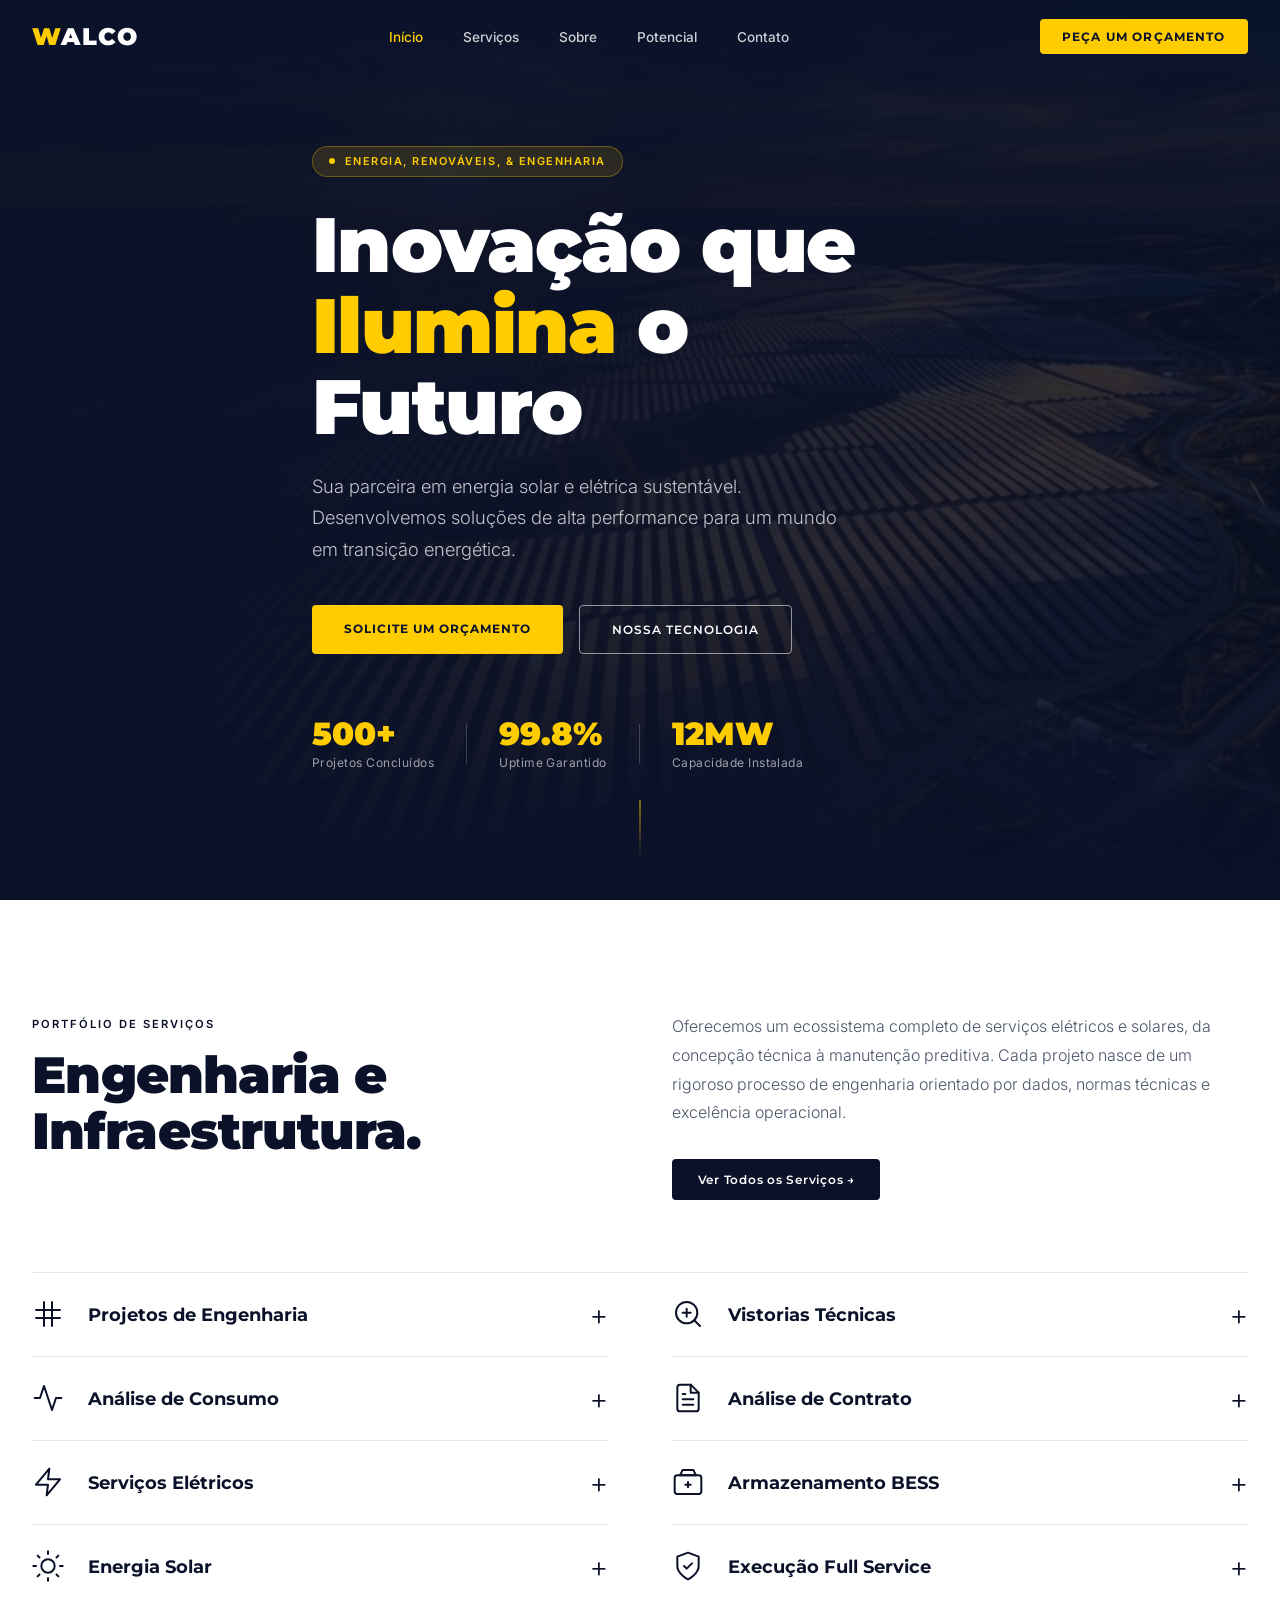
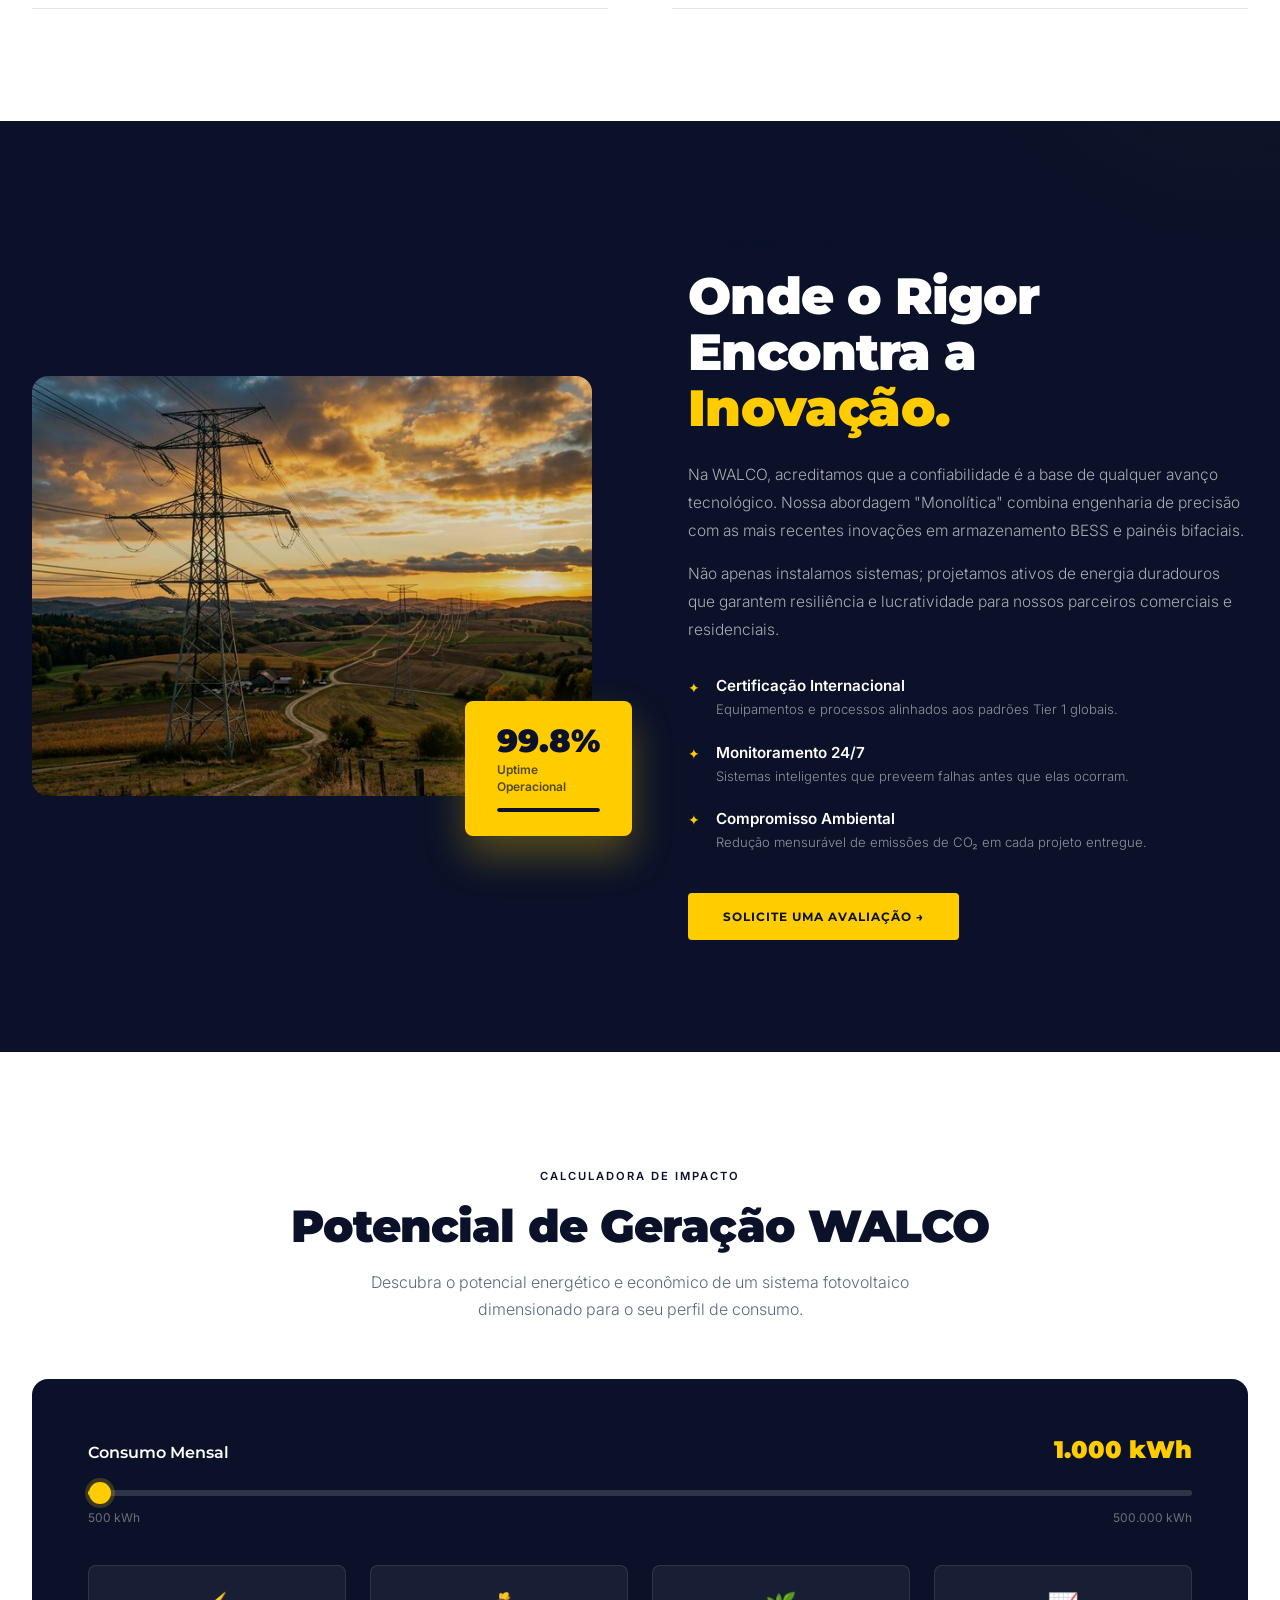
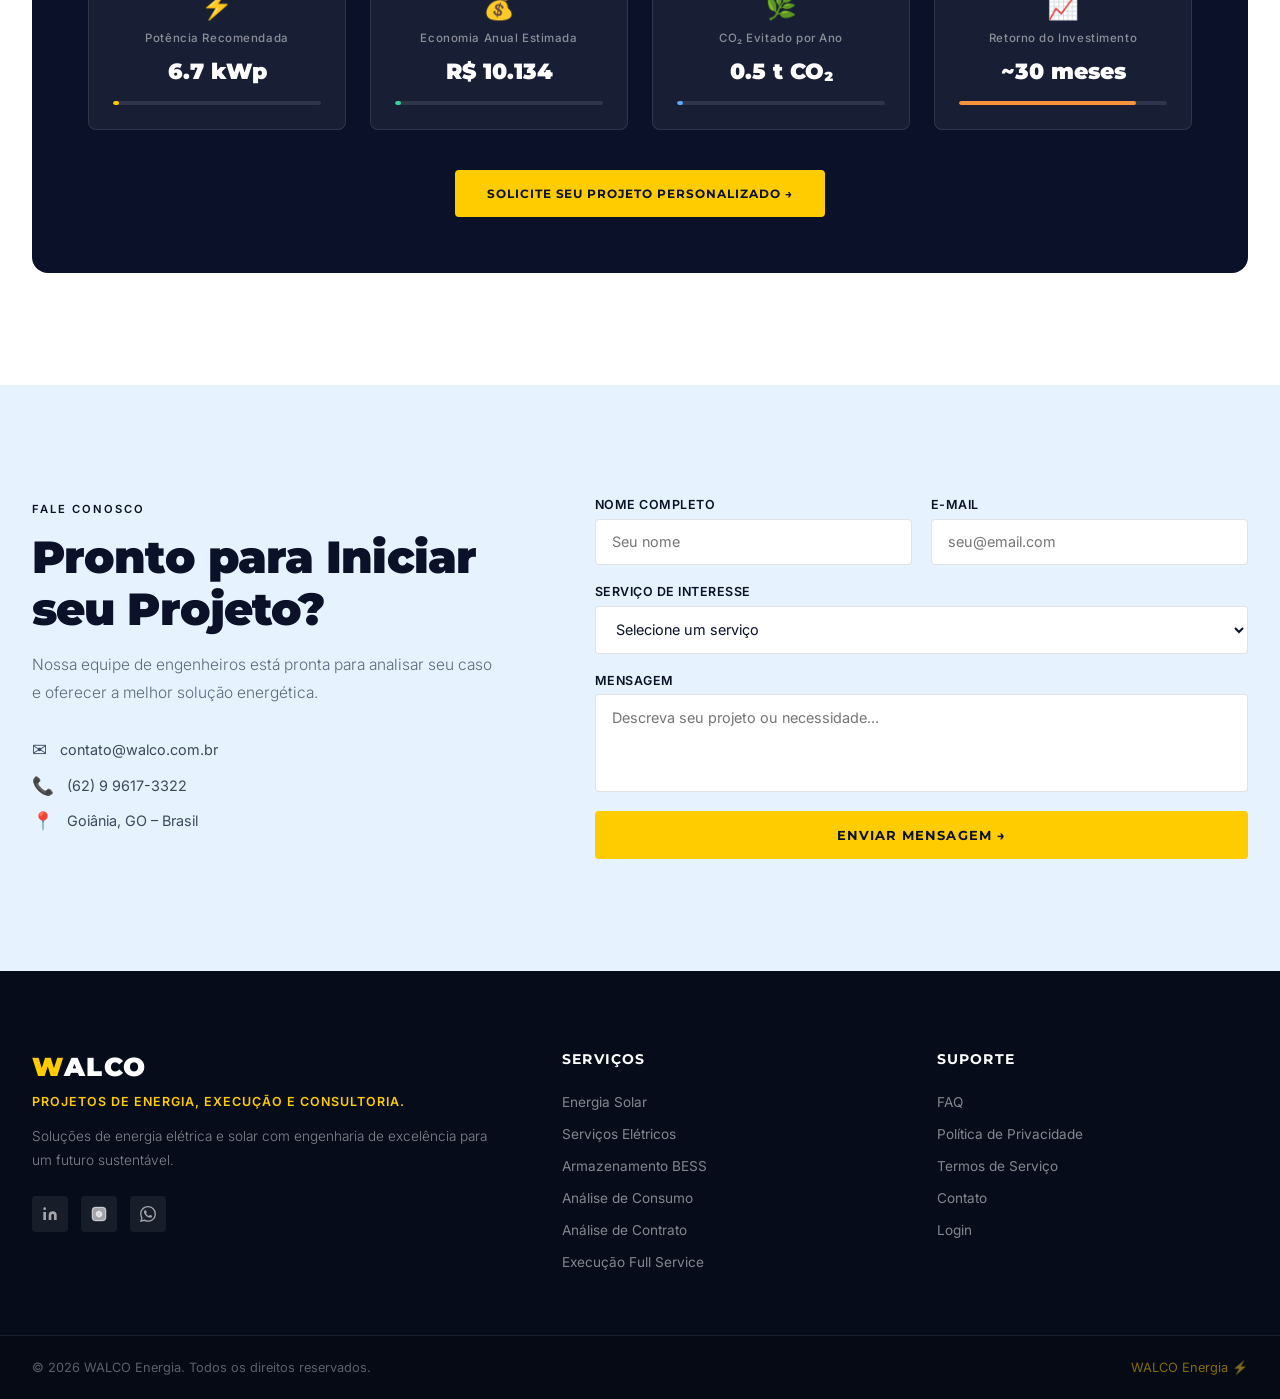
==== commit 5cf7ed31: "style: transforma servicos em acordeao, ajusta tipografia e cores" ====
--- a/index.html
+++ b/index.html
@@ -111,118 +111,160 @@
         </div>
       </div>
 
-      <div class="services-grid" id="services-grid">
-        <!-- Card 1 -->
-        <div class="service-card" id="card-engenharia">
-          <div class="card-icon">
-            <svg viewBox="0 0 24 24" fill="none" stroke="currentColor" stroke-width="1.5" stroke-linecap="round"
-              stroke-linejoin="round">
-              <path d="M3 9h18M3 15h18M9 3v18M15 3v18" />
-            </svg>
-          </div>
-          <h3 class="card-title">Projetos de Engenharia</h3>
-          <p class="card-desc">Planejamento e detalhamento técnico de infraestruturas críticas e sustentáveis.</p>
-        </div>
-        <!-- Card 2 -->
-        <div class="service-card" id="card-vistorias">
-          <div class="card-icon">
-            <svg viewBox="0 0 24 24" fill="none" stroke="currentColor" stroke-width="1.5" stroke-linecap="round"
-              stroke-linejoin="round">
-              <circle cx="11" cy="11" r="8" />
-              <path d="m21 21-4.35-4.35" />
-              <path d="M11 8v6M8 11h6" />
-            </svg>
-          </div>
-          <h3 class="card-title">Vistorias Técnicas</h3>
-          <p class="card-desc">Inspeções rigorosas para garantir a segurança, conformidade normativa e viabilidade de
-            projetos.</p>
-        </div>
-        <!-- Card 3 -->
-        <div class="service-card" id="card-consumo">
-          <div class="card-icon">
-            <svg viewBox="0 0 24 24" fill="none" stroke="currentColor" stroke-width="1.5" stroke-linecap="round"
-              stroke-linejoin="round">
-              <polyline points="22 12 18 12 15 21 9 3 6 12 2 12" />
-            </svg>
-          </div>
-          <h3 class="card-title">Análise de Consumo</h3>
-          <p class="card-desc">Estudos aprofundados para identificação e correção de gargalos e desperdícios
-            energéticos.</p>
-        </div>
-        <!-- Card 4 -->
-        <div class="service-card" id="card-contrato">
-          <div class="card-icon">
-            <svg viewBox="0 0 24 24" fill="none" stroke="currentColor" stroke-width="1.5" stroke-linecap="round"
-              stroke-linejoin="round">
-              <path d="M14 2H6a2 2 0 0 0-2 2v16a2 2 0 0 0 2 2h12a2 2 0 0 0 2-2V8z" />
-              <polyline points="14 2 14 8 20 8" />
-              <line x1="16" y1="13" x2="8" y2="13" />
-              <line x1="16" y1="17" x2="8" y2="17" />
-              <polyline points="10 9 9 9 8 9" />
-            </svg>
-          </div>
-          <h3 class="card-title">Análise de Contrato</h3>
-          <p class="card-desc">Consultoria regulatória focada na otimização de faturas e redução de custos tarifários.
-          </p>
-        </div>
-        <!-- Card 5 -->
-        <div class="service-card" id="card-eletricos">
-          <div class="card-icon">
-            <svg viewBox="0 0 24 24" fill="none" stroke="currentColor" stroke-width="1.5" stroke-linecap="round"
-              stroke-linejoin="round">
-              <polygon points="13 2 3 14 12 14 11 22 21 10 12 10 13 2" />
-            </svg>
-          </div>
-          <h3 class="card-title">Serviços Elétricos</h3>
-          <p class="card-desc">Manutenção corretiva e preventiva de alta e baixa tensão, garantindo precisão
-            operacional.</p>
-        </div>
-        <!-- Card 6 -->
-        <div class="service-card" id="card-bess">
-          <div class="card-icon">
-            <svg viewBox="0 0 24 24" fill="none" stroke="currentColor" stroke-width="1.5" stroke-linecap="round"
-              stroke-linejoin="round">
-              <rect x="2" y="7" width="20" height="14" rx="2" />
-              <path d="M16 3H8l-2 4h12l-2-4z" />
-              <line x1="12" y1="12" x2="12" y2="16" />
-              <line x1="10" y1="14" x2="14" y2="14" />
-            </svg>
-          </div>
-          <h3 class="card-title">Armazenamento BESS</h3>
-          <p class="card-desc">Soluções inteligentes de armazenamento de energia para independência energética e
-            segurança.</p>
-        </div>
-        <!-- Card 7 -->
-        <div class="service-card" id="card-solar">
-          <div class="card-icon">
-            <svg viewBox="0 0 24 24" fill="none" stroke="currentColor" stroke-width="1.5" stroke-linecap="round"
-              stroke-linejoin="round">
-              <circle cx="12" cy="12" r="5" />
-              <line x1="12" y1="1" x2="12" y2="3" />
-              <line x1="12" y1="21" x2="12" y2="23" />
-              <line x1="4.22" y1="4.22" x2="5.64" y2="5.64" />
-              <line x1="18.36" y1="18.36" x2="19.78" y2="19.78" />
-              <line x1="1" y1="12" x2="3" y2="12" />
-              <line x1="21" y1="12" x2="23" y2="12" />
-              <line x1="4.22" y1="19.78" x2="5.64" y2="18.36" />
-              <line x1="18.36" y1="5.64" x2="19.78" y2="4.22" />
-            </svg>
-          </div>
-          <h3 class="card-title">Energia Solar</h3>
-          <p class="card-desc">Projetos fotovoltaicos de alta eficiência para residências e indústrias, com foco no
-            futuro.</p>
-        </div>
-        <!-- Card 8 -->
-        <div class="service-card" id="card-fullservice">
-          <div class="card-icon">
-            <svg viewBox="0 0 24 24" fill="none" stroke="currentColor" stroke-width="1.5" stroke-linecap="round"
-              stroke-linejoin="round">
-              <path d="M12 22s8-4 8-10V5l-8-3-8 3v7c0 6 8 10 8 10z" />
-              <polyline points="9 12 11 14 15 10" />
-            </svg>
-          </div>
-          <h3 class="card-title">Execução Full Service</h3>
-          <p class="card-desc">Gestão completa do projeto, da concepção técnica à entrega final 'turnkey'.</p>
+      <div class="services-accordion" id="services-grid">
+        <!-- Item 1 -->
+        <div class="accordion-item" onclick="this.classList.toggle('active')">
+          <div class="accordion-header">
+            <div class="acc-title-wrap">
+              <div class="card-icon">
+                <svg viewBox="0 0 24 24" fill="none" stroke="currentColor" stroke-width="1.5" stroke-linecap="round" stroke-linejoin="round">
+                  <path d="M3 9h18M3 15h18M9 3v18M15 3v18" />
+                </svg>
+              </div>
+              <h3 class="card-title">Projetos de Engenharia</h3>
+            </div>
+            <span class="acc-icon">+</span>
+          </div>
+          <div class="accordion-content">
+            <p class="card-desc">Planejamento e detalhamento técnico de infraestruturas críticas e sustentáveis.</p>
+          </div>
+        </div>
+        <!-- Item 2 -->
+        <div class="accordion-item" onclick="this.classList.toggle('active')">
+          <div class="accordion-header">
+            <div class="acc-title-wrap">
+              <div class="card-icon">
+                <svg viewBox="0 0 24 24" fill="none" stroke="currentColor" stroke-width="1.5" stroke-linecap="round" stroke-linejoin="round">
+                  <circle cx="11" cy="11" r="8" />
+                  <path d="m21 21-4.35-4.35" />
+                  <path d="M11 8v6M8 11h6" />
+                </svg>
+              </div>
+              <h3 class="card-title">Vistorias Técnicas</h3>
+            </div>
+            <span class="acc-icon">+</span>
+          </div>
+          <div class="accordion-content">
+            <p class="card-desc">Inspeções rigorosas para garantir a segurança, conformidade normativa e viabilidade de projetos.</p>
+          </div>
+        </div>
+        <!-- Item 3 -->
+        <div class="accordion-item" onclick="this.classList.toggle('active')">
+          <div class="accordion-header">
+            <div class="acc-title-wrap">
+              <div class="card-icon">
+                <svg viewBox="0 0 24 24" fill="none" stroke="currentColor" stroke-width="1.5" stroke-linecap="round" stroke-linejoin="round">
+                  <polyline points="22 12 18 12 15 21 9 3 6 12 2 12" />
+                </svg>
+              </div>
+              <h3 class="card-title">Análise de Consumo</h3>
+            </div>
+            <span class="acc-icon">+</span>
+          </div>
+          <div class="accordion-content">
+            <p class="card-desc">Estudos aprofundados para identificação e correção de gargalos e desperdícios energéticos.</p>
+          </div>
+        </div>
+        <!-- Item 4 -->
+        <div class="accordion-item" onclick="this.classList.toggle('active')">
+          <div class="accordion-header">
+            <div class="acc-title-wrap">
+              <div class="card-icon">
+                <svg viewBox="0 0 24 24" fill="none" stroke="currentColor" stroke-width="1.5" stroke-linecap="round" stroke-linejoin="round">
+                  <path d="M14 2H6a2 2 0 0 0-2 2v16a2 2 0 0 0 2 2h12a2 2 0 0 0 2-2V8z" />
+                  <polyline points="14 2 14 8 20 8" />
+                  <line x1="16" y1="13" x2="8" y2="13" />
+                  <line x1="16" y1="17" x2="8" y2="17" />
+                  <polyline points="10 9 9 9 8 9" />
+                </svg>
+              </div>
+              <h3 class="card-title">Análise de Contrato</h3>
+            </div>
+            <span class="acc-icon">+</span>
+          </div>
+          <div class="accordion-content">
+            <p class="card-desc">Consultoria regulatória focada na otimização de faturas e redução de custos tarifários.</p>
+          </div>
+        </div>
+        <!-- Item 5 -->
+        <div class="accordion-item" onclick="this.classList.toggle('active')">
+          <div class="accordion-header">
+            <div class="acc-title-wrap">
+              <div class="card-icon">
+                <svg viewBox="0 0 24 24" fill="none" stroke="currentColor" stroke-width="1.5" stroke-linecap="round" stroke-linejoin="round">
+                  <polygon points="13 2 3 14 12 14 11 22 21 10 12 10 13 2" />
+                </svg>
+              </div>
+              <h3 class="card-title">Serviços Elétricos</h3>
+            </div>
+            <span class="acc-icon">+</span>
+          </div>
+          <div class="accordion-content">
+            <p class="card-desc">Manutenção corretiva e preventiva de alta e baixa tensão, garantindo precisão operacional.</p>
+          </div>
+        </div>
+        <!-- Item 6 -->
+        <div class="accordion-item" onclick="this.classList.toggle('active')">
+          <div class="accordion-header">
+            <div class="acc-title-wrap">
+              <div class="card-icon">
+                <svg viewBox="0 0 24 24" fill="none" stroke="currentColor" stroke-width="1.5" stroke-linecap="round" stroke-linejoin="round">
+                  <rect x="2" y="7" width="20" height="14" rx="2" />
+                  <path d="M16 3H8l-2 4h12l-2-4z" />
+                  <line x1="12" y1="12" x2="12" y2="16" />
+                  <line x1="10" y1="14" x2="14" y2="14" />
+                </svg>
+              </div>
+              <h3 class="card-title">Armazenamento BESS</h3>
+            </div>
+            <span class="acc-icon">+</span>
+          </div>
+          <div class="accordion-content">
+            <p class="card-desc">Soluções inteligentes de armazenamento de energia para independência energética e segurança.</p>
+          </div>
+        </div>
+        <!-- Item 7 -->
+        <div class="accordion-item" onclick="this.classList.toggle('active')">
+          <div class="accordion-header">
+            <div class="acc-title-wrap">
+              <div class="card-icon">
+                <svg viewBox="0 0 24 24" fill="none" stroke="currentColor" stroke-width="1.5" stroke-linecap="round" stroke-linejoin="round">
+                  <circle cx="12" cy="12" r="5" />
+                  <line x1="12" y1="1" x2="12" y2="3" />
+                  <line x1="12" y1="21" x2="12" y2="23" />
+                  <line x1="4.22" y1="4.22" x2="5.64" y2="5.64" />
+                  <line x1="18.36" y1="18.36" x2="19.78" y2="19.78" />
+                  <line x1="1" y1="12" x2="3" y2="12" />
+                  <line x1="21" y1="12" x2="23" y2="12" />
+                  <line x1="4.22" y1="19.78" x2="5.64" y2="18.36" />
+                  <line x1="18.36" y1="5.64" x2="19.78" y2="4.22" />
+                </svg>
+              </div>
+              <h3 class="card-title">Energia Solar</h3>
+            </div>
+            <span class="acc-icon">+</span>
+          </div>
+          <div class="accordion-content">
+            <p class="card-desc">Projetos fotovoltaicos de alta eficiência para residências e indústrias, com foco no futuro.</p>
+          </div>
+        </div>
+        <!-- Item 8 -->
+        <div class="accordion-item" onclick="this.classList.toggle('active')">
+          <div class="accordion-header">
+            <div class="acc-title-wrap">
+              <div class="card-icon">
+                <svg viewBox="0 0 24 24" fill="none" stroke="currentColor" stroke-width="1.5" stroke-linecap="round" stroke-linejoin="round">
+                  <path d="M12 22s8-4 8-10V5l-8-3-8 3v7c0 6 8 10 8 10z" />
+                  <polyline points="9 12 11 14 15 10" />
+                </svg>
+              </div>
+              <h3 class="card-title">Execução Full Service</h3>
+            </div>
+            <span class="acc-icon">+</span>
+          </div>
+          <div class="accordion-content">
+            <p class="card-desc">Gestão completa do projeto, da concepção técnica à entrega final 'turnkey'.</p>
+          </div>
         </div>
       </div>
     </div>
--- a/style.css
+++ b/style.css
@@ -70,12 +70,19 @@
   font-weight: 600;
   letter-spacing: 0.18em;
   text-transform: uppercase;
-  color: var(--yellow);
+  color: var(--navy);
   margin-bottom: 1rem;
+  /*--yellow 
+  text-shadow:
+    -0.5px -0.5px 0 rgba(10, 17, 40, 0.8),
+    0.5px -0.5px 0 rgba(10, 17, 40, 0.8),
+    -0.5px 0.5px 0 rgba(10, 17, 40, 0.8),
+    0.5px 0.5px 0 rgba(10, 17, 40, 0.8);
+    */
 }
 
 .section-eyebrow.light {
-  color: var(--yellow);
+  color: var(--navy);
 }
 
 /* ─── BUTTONS ─── */
@@ -548,62 +555,49 @@
   font-weight: 300;
 }
 
-.services-grid {
+.services-accordion {
   display: grid;
-  grid-template-columns: repeat(4, 1fr);
+  grid-template-columns: 1fr 1fr;
+  column-gap: 4rem;
+  border-top: 1px solid rgba(10, 17, 40, 0.1);
+  width: 100%;
+}
+
+.accordion-item {
+  grid-column: span 1;
+  border-bottom: 1px solid rgba(10, 17, 40, 0.1);
+  overflow: hidden;
+  transition: all 0.4s ease;
+}
+
+.accordion-item.active {
+  grid-column: span 2;
+}
+
+.accordion-header {
+  display: flex;
+  justify-content: space-between;
+  align-items: center;
+  padding: 1.5rem 0;
+  cursor: pointer;
+  transition: var(--transition);
+}
+
+.accordion-item:hover .accordion-header,
+.accordion-item.active .accordion-header {
+  padding-left: 0.8rem;
+  padding-right: 0.8rem;
+}
+
+.acc-title-wrap {
+  display: flex;
+  align-items: center;
   gap: 1.5rem;
 }
 
-.service-card {
-  background: #f0f4ff;
-  border-radius: var(--radius-md);
-  padding: 2rem 1.6rem;
-  cursor: pointer;
-  transition: var(--transition);
-  position: relative;
-  overflow: hidden;
-  border: 1px solid rgba(10, 17, 40, 0.06);
-}
-
-.service-card::before {
-  content: '';
-  position: absolute;
-  bottom: 0;
-  left: 0;
-  width: 100%;
-  height: 3px;
-  background: var(--yellow);
-  transform: scaleX(0);
-  transform-origin: left;
-  transition: var(--transition);
-}
-
-.service-card:hover {
-  background: var(--navy);
-  transform: translateY(-6px);
-  box-shadow: 0 20px 40px rgba(10, 17, 40, 0.15);
-}
-
-.service-card:hover .card-icon svg {
-  stroke: var(--yellow);
-}
-
-.service-card:hover .card-title {
-  color: var(--white);
-}
-
-.service-card:hover .card-desc {
-  color: rgba(255, 255, 255, 0.65);
-}
-
-.service-card:hover::before {
-  transform: scaleX(1);
-}
-
 .card-icon {
-  width: 44px;
-  height: 44px;
-  margin-bottom: 1.4rem;
+  width: 32px;
+  height: 32px;
 }
 
 .card-icon svg {
@@ -616,18 +610,54 @@
 .card-title {
   font-family: 'Montserrat', sans-serif;
   font-weight: 700;
-  font-size: 0.95rem;
-  color: var(--navy);
-  margin-bottom: 0.6rem;
-  transition: var(--transition);
+  font-size: 1.15rem;
+  color: var(--navy);
+  transition: var(--transition);
+}
+
+.acc-icon {
+  font-size: 1.8rem;
+  font-weight: 300;
+  color: var(--navy);
+  transition: transform 0.4s ease, color 0.4s ease;
+}
+
+.accordion-item.active .acc-icon {
+  transform: rotate(45deg);
+  color: var(--yellow);
+}
+
+.accordion-content {
+  max-height: 0;
+  opacity: 0;
+  transition: all 0.4s cubic-bezier(0.4, 0, 0.2, 1);
+  padding-left: 3.5rem;
+}
+
+.accordion-item.active .accordion-content {
+  max-height: 150px;
+  opacity: 1;
+  padding-bottom: 1.8rem;
+  padding-left: 4.3rem;
+  /* Extra indent due to hover header padding */
 }
 
 .card-desc {
-  font-size: 0.82rem;
-  color: #5a6a7e;
-  line-height: 1.65;
-  font-weight: 300;
-  transition: var(--transition);
+  font-size: 1rem;
+  color: #0b0f14;
+  line-height: 1.7;
+  font-weight: 400;
+  max-width: 700px;
+}
+
+.accordion-item:hover .card-icon svg,
+.accordion-item.active .card-icon svg {
+  stroke: var(--yellow);
+}
+
+.accordion-item:hover .card-title,
+.accordion-item.active .card-title {
+  color: var(--yellow2);
 }
 
 /* ══════════════════════════
@@ -1312,8 +1342,8 @@
    RESPONSIVE
 ══════════════════════════ */
 @media (max-width: 1100px) {
-  .services-grid {
-    grid-template-columns: repeat(2, 1fr);
+  .services-accordion {
+    column-gap: 2rem;
   }
 
   .potencial-results {
@@ -1369,8 +1399,13 @@
 }
 
 @media (max-width: 600px) {
-  .services-grid {
+  .services-accordion {
     grid-template-columns: 1fr;
+  }
+
+  .accordion-item,
+  .accordion-item.active {
+    grid-column: span 1;
   }
 
   .potencial-results {
